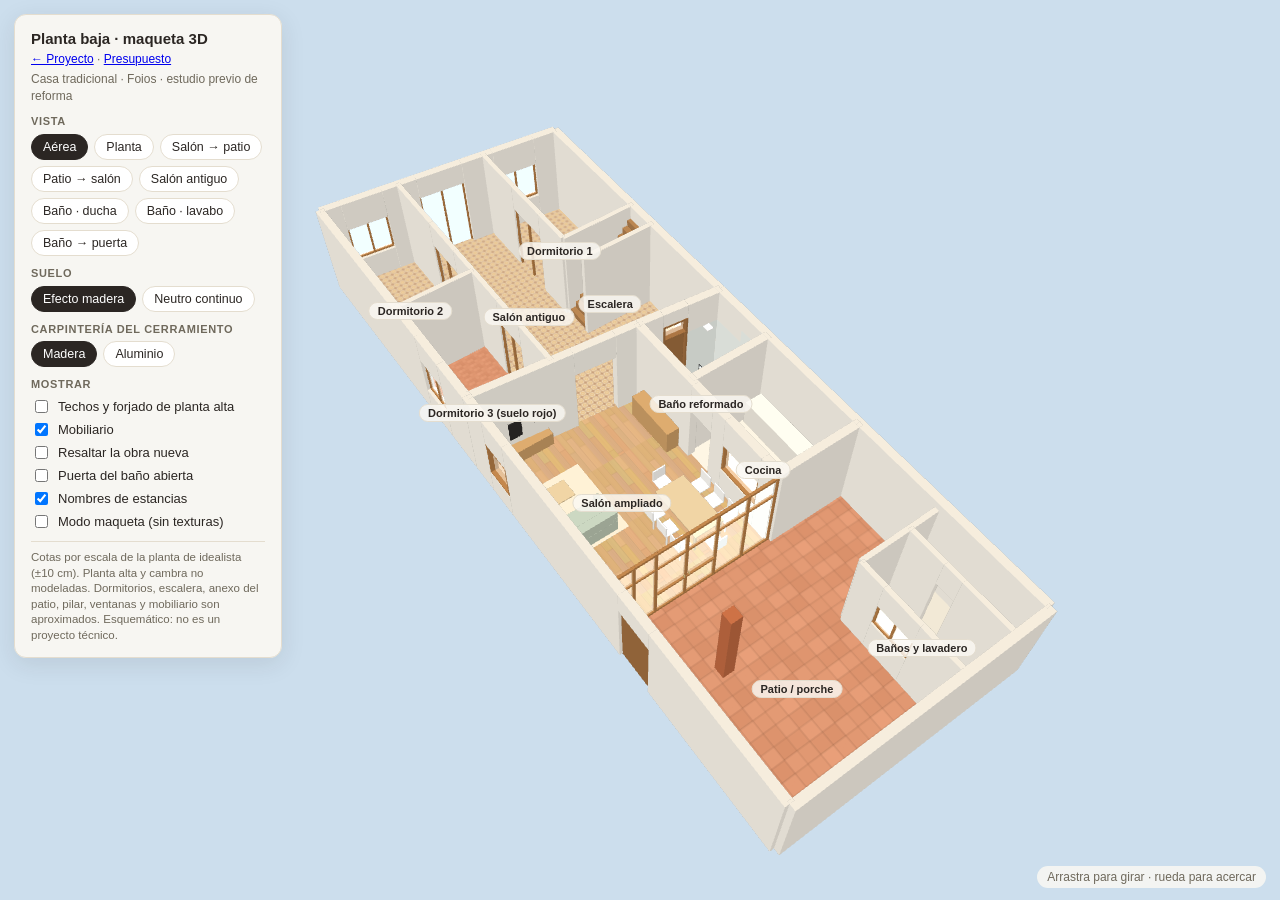
==== maqueta/index.html @ 61ee087b "Web del proyecto: memoria, maqueta 3D de la planta baja, presupuesto; calculadora a /calculadora" ====
<!DOCTYPE html>
<html lang="es">
<head>
<meta charset="utf-8">
<meta name="robots" content="noindex,nofollow">
<meta name="viewport" content="width=device-width, initial-scale=1">
<title>Casa Foios · maqueta 3D de la planta baja</title>
<style>
  :root { --ink:#2b2623; --muted:#6f695c; --paper:#faf8f3; --line:#e4ddcf; --accent:#1f6fb5; }
  * { box-sizing: border-box; }
  html, body { margin:0; height:100%; background:var(--paper); color:var(--ink);
    font-family: -apple-system, "Segoe UI", Helvetica, Arial, sans-serif; }
  .lbl { position:absolute; transform:translate(-50%,-50%); pointer-events:none; font-size:11px; font-weight:600; color:#2b2623; background:rgba(250,248,243,.82); border:1px solid #e4ddcf; border-radius:999px; padding:2px 8px; white-space:nowrap; }
  #app { position:relative; width:100%; height:100vh; min-height:560px; }
  canvas { position:absolute; inset:0; width:100%; height:100%; display:block; cursor:grab; touch-action:none; }
  canvas:active { cursor:grabbing; }
  .panel { position:absolute; top:14px; left:14px; width:268px; background:rgba(250,248,243,.94);
    border:1px solid var(--line); border-radius:12px; padding:14px 16px; font-size:13px; line-height:1.35;
    box-shadow:0 6px 24px rgba(43,38,35,.10); backdrop-filter: blur(4px); }
  .panel h1 { font-size:15px; margin:0 0 2px; }
  .panel p.sub { margin:0 0 10px; color:var(--muted); font-size:12px; }
  .grp { margin:10px 0 0; }
  .grp > b { display:block; font-size:11px; letter-spacing:.06em; text-transform:uppercase; color:var(--muted); margin-bottom:5px; }
  .row { display:flex; flex-wrap:wrap; gap:6px; }
  button.chip, label.chip { border:1px solid var(--line); background:#fff; border-radius:999px; padding:5px 11px;
    font-size:12.5px; cursor:pointer; color:var(--ink); }
  button.chip.on, label.chip.on { background:var(--ink); color:#fff; border-color:var(--ink); }
  label.chk { display:flex; align-items:center; gap:7px; margin:4px 0; cursor:pointer; }
  .note { margin-top:10px; color:var(--muted); font-size:11.5px; border-top:1px solid var(--line); padding-top:8px; }
  .hint { position:absolute; right:14px; bottom:12px; font-size:12px; color:var(--muted);
    background:rgba(250,248,243,.85); padding:4px 10px; border-radius:999px; }
  @media (max-width:640px){ .panel{ width:calc(100% - 28px); } }
</style>
</head>
<body>
<div id="app">
  <canvas id="gl"></canvas>
  <div class="panel">
    <h1>Planta baja · maqueta 3D</h1>
    <p class="sub" style="margin-bottom:4px"><a href="../">← Proyecto</a> · <a href="../presupuesto/">Presupuesto</a></p>
    <p class="sub">Casa tradicional · Foios · estudio previo de reforma</p>

    <div class="grp"><b>Vista</b>
      <div class="row" id="views">
        <button class="chip" data-v="aerea">Aérea</button>
        <button class="chip" data-v="planta">Planta</button>
        <button class="chip" data-v="interior">Salón → patio</button>
        <button class="chip" data-v="patio">Patio → salón</button>
        <button class="chip" data-v="antiguo">Salón antiguo</button>
        <button class="chip" data-v="bano">Baño · ducha</button>
        <button class="chip" data-v="bano2">Baño · lavabo</button>
        <button class="chip" data-v="bano3">Baño → puerta</button>
      </div>
    </div>

    <div class="grp"><b>Suelo</b>
      <div class="row" id="floors">
        <button class="chip" data-f="madera">Efecto madera</button>
        <button class="chip" data-f="neutro">Neutro continuo</button>
      </div>
    </div>

    <div class="grp"><b>Carpintería del cerramiento</b>
      <div class="row" id="frames">
        <button class="chip" data-c="madera">Madera</button>
        <button class="chip" data-c="aluminio">Aluminio</button>
      </div>
    </div>

    <div class="grp"><b>Mostrar</b>
      <label class="chk"><input type="checkbox" id="roof"> Techos y forjado de planta alta</label>
      <label class="chk"><input type="checkbox" id="furn" checked> Mobiliario</label>
      <label class="chk"><input type="checkbox" id="hl"> Resaltar la obra nueva</label>
      <label class="chk"><input type="checkbox" id="bdoor"> Puerta del baño abierta</label>
      <label class="chk"><input type="checkbox" id="labels" checked> Nombres de estancias</label>
      <label class="chk"><input type="checkbox" id="clay"> Modo maqueta (sin texturas)</label>
    </div>

    <div class="note">Cotas por escala de la planta de idealista (±10 cm). Planta alta y cambra no modeladas. Dormitorios, escalera, anexo del patio, pilar, ventanas y mobiliario son aproximados. Esquemático: no es un proyecto técnico.</div>
  </div>
  <div class="hint" id="hint">Arrastra para girar · rueda para acercar</div>
</div>

<script>
"use strict";
/* ============ parámetros de la obra (metros; X = este, Z = sur en planta, Y = altura) ============ */
const H = 2.98;           // altura libre del salón
const SLAB = 0.22;        // canto de forjado
const X_OLD = 4.08, X_NEW = 6.60, Z_S = 5.12, TL = 0.52;
const WT = 0.25;          // grueso de muro
const state = { floor:"madera", frame:"madera", roof:false, furn:true, hl:false, clay:false, view:"aerea", doorOpen:false, labels:true };
const wxFull = z => z>=0 ? TL*(1-z/Z_S) : TL+(0.81-TL)*(z/-2.65);   // eje del muro oblicuo central
const xL = z => -7.87-0.1166*(z+1.85);                                 // eje de la fachada principal (oeste)

/* ============ utilidades de geometría ============ */
const hex = h => [parseInt(h.slice(1,3),16)/255, parseInt(h.slice(3,5),16)/255, parseInt(h.slice(5,7),16)/255];
function sub(a,b){return [a[0]-b[0],a[1]-b[1],a[2]-b[2]];}
function cross(a,b){return [a[1]*b[2]-a[2]*b[1], a[2]*b[0]-a[0]*b[2], a[0]*b[1]-a[1]*b[0]];}
function norm(v){const l=Math.hypot(v[0],v[1],v[2])||1;return [v[0]/l,v[1]/l,v[2]/l];}

class Mesh {
  constructor(){ this.v=[]; }
  tri(p,q,r,col,uv){
    let n = norm(cross(sub(q,p),sub(r,p)));
    const u = uv||[[0,0],[0,0],[0,0]];
    [[p,u[0]],[q,u[1]],[r,u[2]]].forEach(([a,t])=>this.v.push(a[0],a[1],a[2],n[0],n[1],n[2],col[0],col[1],col[2],t[0],t[1]));
  }
  /* cuadrilátero orientado hacia 'toward' (punto exterior) */
  quad(a,b,c,d,col,toward,uvs){
    let n = cross(sub(b,a),sub(c,a));
    let cen=[(a[0]+b[0]+c[0]+d[0])/4,(a[1]+b[1]+c[1]+d[1])/4,(a[2]+b[2]+c[2]+d[2])/4];
    const flip = toward && (n[0]*(toward[0]-cen[0])+n[1]*(toward[1]-cen[1])+n[2]*(toward[2]-cen[2]))<0;
    const u = uvs||[[0,0],[1,0],[1,1],[0,1]];
    if(flip){ this.tri(a,c,b,col,[u[0],u[2],u[1]]); this.tri(a,d,c,col,[u[0],u[3],u[2]]); }
    else    { this.tri(a,b,c,col,[u[0],u[1],u[2]]); this.tri(a,c,d,col,[u[0],u[2],u[3]]); }
  }
  /* prisma sobre cuadrilátero en planta [(x,z)*4], de h0 a h1 */
  prism(P,h0,h1,side,top,bottom){
    const B=P.map(p=>[p[0],h0,p[1]]), T=P.map(p=>[p[0],h1,p[1]]);
    const c=[P.reduce((s,p)=>s+p[0],0)/P.length,(h0+h1)/2,P.reduce((s,p)=>s+p[1],0)/P.length];
    this.quad(T[0],T[1],T[2],T[3],top||side,[c[0],h1+10,c[2]]);
    this.quad(B[0],B[1],B[2],B[3],bottom||side,[c[0],h0-10,c[2]]);
    for(let i=0;i<4;i++){const j=(i+1)%4; const mx=(B[i][0]+B[j][0])/2, mz=(B[i][2]+B[j][2])/2; this.quad(B[i],B[j],T[j],T[i],side,[mx+(mx-c[0]),c[1],mz+(mz-c[2])]);}
  }
  box(x0,x1,h0,h1,z0,z1,side,top){ this.prism([[x0,z0],[x1,z0],[x1,z1],[x0,z1]],h0,h1,side,top); }
  /* tramo de muro entre dos puntos de planta con grueso t */
  wall(ax,az,bx,bz,t,h0,h1,side,top){
    const dx=bx-ax,dz=bz-az,l=Math.hypot(dx,dz)||1, nx=-dz/l*t/2, nz=dx/l*t/2;
    this.prism([[ax+nx,az+nz],[bx+nx,bz+nz],[bx-nx,bz-nz],[ax-nx,az-nz]],h0,h1,side,top);
  }
}

/* ============ construcción de la escena ============ */
function palette(){
  const c = state.clay;
  const P = {
    wall: c?"#e4e1dc":"#f1ece1", wallTop:c?"#d6d2cb":"#ddd5c6",
    roofSide:c?"#e0ddd7":"#f1ece1", roofTop:c?"#cfcac2":"#b9573f", roofTopNew:c?"#cfcac2":"#c9694d",
    brick:c?"#cbc6be":"#b9663f", door:c?"#c9c4bb":"#9a6a3d",
    tableTop:c?"#d9d6d0":"#d8bf94", chair:c?"#e8e6e1":"#f6f4ef", sofa:c?"#d6d3cc":"#b7c2ae", rug:c?"#dedbd4":"#e6d9c0",
    tv:c?"#bdb9b1":"#2c2a28", wood:c?"#d1cdc6":"#c79a64", counter:c?"#e0ddd7":"#e9e4d8",
    floorKitchen:c?"#d9d6d0":"#e4ddcd", floorBath:c?"#d9d6d0":"#d9d1c0",
  };
  if(state.hl && !c){ P.roofTopNew="#ee8a3c"; }
  const out={}; for(const k in P) out[k]=hex(P[k]); return out;
}
function frameColor(){
  if(state.clay) return hex("#8f8b84");
  if(state.hl) return hex("#1f6fb5");
  return state.frame==="madera" ? hex("#b07a45") : hex("#34343a");
}

function build(){
  const C = palette();
  const solid=new Mesh(), roofs=new Mesh(), furn=new Mesh(), floors=new Mesh(), glass=new Mesh(), oldFloor=new Mesh(), redFloor=new Mesh(), bathFloor=new Mesh();
  const TOP=H+SLAB;

  /* ---- suelos ---- */
  const salonFloor=[[0,Z_S],[TL,0],[X_NEW,0],[X_NEW,Z_S]];
  const fc = hex("#ffffff");
  floors.__parts = [];
  // salón (con textura de suelo)
  {
    const m=floors, y=0.0;
    const P=salonFloor.map(p=>[p[0],y,p[1]]);
    const uv=p=>state.floor==="madera"?[p[0]/2.0,p[2]/1.52]:[p[0]/2.0,p[2]/2.0];
    const col = state.clay? hex("#d4d0c9") : fc;
    m.quad(P[0],P[1],P[2],P[3],col,[1,10,1],P.map(uv));
  }
  const patioMesh=new Mesh();
  {
    const y=-0.012, P=[[X_NEW,y,-2.65],[13.04,y,-2.65],[13.04,y,Z_S],[X_NEW,y,Z_S]];
    const col = state.clay? hex("#cfcac2"): fc;
    patioMesh.quad(P[0],P[1],P[2],P[3],col,[1,10,1],P.map(p=>[p[0]/1.6,p[2]/1.6]));
  }
  // cocina y baño
  solid.quad([2.93,0.001,-2.65],[6.6,0.001,-2.65],[6.6,0.001,0],[2.93,0.001,0],C.floorKitchen,[1,10,1]);
  {
    const y=0.002, P=[[0.81,y,-2.65],[2.93,y,-2.65],[2.93,y,0],[TL,y,0]];
    bathFloor.quad(P[0],P[1],P[2],P[3],state.clay?hex("#d4d0c9"):fc,[1,10,1],P.map(p=>[p[0]/0.4,p[2]/0.4]));
  }

  /* ---- muros ---- */
  const wl=(ax,az,bx,bz,h0,h1)=>solid.wall(ax,az,bx,bz,WT,h0,h1,C.wall,C.wallTop);
  // oeste (oblicuo) con paso y 0.75–2.05, altura de paso 2.3
  const wx=y=>TL*(1-y/Z_S);
  wl(wx(0),0,wx(0.75),0.75,0,TOP); wl(wx(0.75),0.75,wx(2.05),2.05,2.3,TOP); wl(wx(2.05),2.05,wx(Z_S),Z_S,0,TOP);
  // sur (fachada lateral): ventana 0.93–1.95 (0.9–2.2), puerta del patio 7.08–8.3 (2.4)
  const zs=Z_S;
  wl(0,zs,0.93,zs,0,TOP);
  wl(0.93,zs,1.95,zs,0,0.9); wl(0.93,zs,1.95,zs,2.2,TOP);
  wl(1.95,zs,7.08,zs,0,TOP);
  wl(7.08,zs,8.3,zs,2.4,TOP);
  wl(8.3,zs,13.04,zs,0,TOP);
  solid.box(7.08,8.3,0,2.4,zs-0.04,zs+0.04,C.door);
  // ventana de la fachada: marco de madera
  const fw = state.clay?hex("#8f8b84"):hex("#b07a45");
  solid.box(0.93,1.95,0.9,0.96,zs-0.12,zs+0.12,fw); solid.box(0.93,1.95,2.14,2.2,zs-0.12,zs+0.12,fw);
  solid.box(0.93,0.99,0.9,2.2,zs-0.12,zs+0.12,fw); solid.box(1.89,1.95,0.9,2.2,zs-0.12,zs+0.12,fw);
  glass.quad([0.99,0.96,zs],[1.89,0.96,zs],[1.89,2.14,zs],[0.99,2.14,zs],hex("#bcd4e2"),[0,1,0]);
  // norte del salón (z=0): puerta cocina 3.15–4.05 (2.1), ventana de conexión 4.56–6.03 (1.0–2.1)
  wl(TL,0,3.15,0,0,TOP); wl(3.15,0,4.05,0,2.1,TOP); wl(4.05,0,4.56,0,0,TOP);
  wl(4.56,0,6.03,0,0,1.0); wl(4.56,0,6.03,0,2.1,TOP); wl(6.03,0,6.6,0,0,TOP);
  // marco de la ventana interior de conexión
  solid.box(4.56,6.03,1.0,1.05,-0.1,0.1,frameColor()); solid.box(4.56,6.03,2.05,2.1,-0.1,0.1,frameColor());
  solid.box(4.56,4.61,1.0,2.1,-0.1,0.1,frameColor()); solid.box(5.98,6.03,1.0,2.1,-0.1,0.1,frameColor());
  glass.quad([4.61,1.05,0],[5.98,1.05,0],[5.98,2.05,0],[4.61,2.05,0],hex("#cfe3ee"),[0,1,0]);
  // cocina / baño (contexto)
  wl(6.6,-2.65,6.6,0,0,TOP); wl(2.93,-2.65,2.93,0,0,TOP);
  wl(0.81,-2.65,6.6,-2.65,0,TOP);
  solid.box(3.1,6.4,0,0.9,-2.52,-1.95,C.counter);
  // patio: muro norte
  wl(6.6,-2.65,13.04,-2.65,0,TOP);

  /* ---- cerramiento acristalado (x = 6.6) ---- */
  const fcol=frameColor(), t=state.frame==="madera"?0.075:0.05, x0=X_NEW-t/2, x1=X_NEW+t/2;
  const bars=(z,w,h0,h1)=>solid.box(x0,x1,h0,h1,z-w/2,z+w/2,fcol);
  const w=t;
  solid.box(x0,x1,0,0.09,0,Z_S,fcol);              // zócalo
  solid.box(x0,x1,H-0.09,H,0,Z_S,fcol);            // dintel
  solid.box(x0,x1,2.2-0.03,2.2+0.03,0,Z_S,fcol);   // montante
  [0.04,0.95,1.9,2.85,3.8,4.46,Z_S-0.04].forEach(z=>bars(z,w,0,H));
  // hojas de la puerta: marcos
  solid.box(x0-0.02,x1+0.02,0.9,0.96,1.93,3.77,fcol);          // peto
  // tiradores
  solid.box(x1,x1+0.05,1.0,1.12,2.76,2.78,state.clay?hex("#6f6b65"):hex("#c9b27a"));
  solid.box(x1,x1+0.05,1.0,1.12,2.92,2.94,state.clay?hex("#6f6b65"):hex("#c9b27a"));
  glass.quad([X_NEW,0.09,0.04],[X_NEW,0.09,Z_S-0.04],[X_NEW,H-0.09,Z_S-0.04],[X_NEW,H-0.09,0.04],state.clay?hex("#cfe0ea"):hex("#bcd8e6"),[0,1,0]);

  /* ---- techos y terraza ---- */
  const roofPoly=[[-0.12,Z_S+0.13],[TL-0.06,-0.13],[X_NEW+0.12,-0.13],[X_NEW+0.12,Z_S+0.13]];
  roofs.prism(roofPoly,H,TOP,C.roofSide,C.roofTop,hex(state.clay?"#e8e6e1":"#f4f0e6"));
  // forjado nuevo que cierra el hueco (x 4.08–6.6, z 0.95–3.5)
  roofs.box(X_OLD,X_NEW+0.12,TOP,TOP+0.012,0.95,3.5,C.roofTopNew,C.roofTopNew);
  // brazos de terraza sobre el porche (norte y sur del hueco que sigue abierto)
  roofs.prism([[X_NEW+0.12,-2.65],[10.5,-2.65],[10.5,0.95],[X_NEW+0.12,0.95]],H,TOP,C.roofSide,C.roofTop,hex(state.clay?"#e8e6e1":"#f4f0e6"));
  roofs.prism([[X_NEW+0.12,3.5],[10.5,3.5],[10.5,Z_S+0.13],[X_NEW+0.12,Z_S+0.13]],H,TOP,C.roofSide,C.roofTop,hex(state.clay?"#e8e6e1":"#f4f0e6"));
  // cocina y baño: cubierta
  roofs.prism([[2.8,-2.78],[6.73,-2.78],[6.73,-0.13],[2.8,-0.13]],H,TOP,C.roofSide,C.roofTop,hex("#f4f0e6"));
  roofs.prism([[TL-0.06,-0.13],[2.8,-0.13],[2.8,-2.78],[0.87,-2.78]],H,TOP,C.roofSide,C.roofTop,hex("#f4f0e6"));
  // pilar de ladrillo (posición aproximada)
  solid.box(8.75,9.1,0,H,3.15,3.5,C.brick);


  /* ============ PLANTA BAJA COMPLETA ============ */
  const PT=0.15, fwood = state.clay?hex("#8f8b84"):hex("#b07a45");
  const wp=(ax,az,bx,bz,h0,h1)=>solid.wall(ax,az,bx,bz,PT,h0,h1,C.wall,C.wallTop);
  /* muro con huecos: ops = [{d0,d1,s,h}] (distancias desde a; s=antepecho, h=dintel) */
  function wallOps(ax,az,bx,bz,t,ops,hTop){
    const dx=bx-ax,dz=bz-az,L=Math.hypot(dx,dz),ux=dx/L,uz=dz/L, P=d=>[ax+ux*d,az+uz*d];
    const seg=(d0,d1,h0,h1)=>{ if(d1-d0<0.001||h1-h0<0.001) return; const a=P(d0),b=P(d1); solid.wall(a[0],a[1],b[0],b[1],t,h0,h1,C.wall,C.wallTop); };
    let cur=0; ops.slice().sort((p,q)=>p.d0-q.d0).forEach(o=>{ seg(cur,o.d0,0,hTop); if(o.s>0) seg(o.d0,o.d1,0,o.s); seg(o.d0,o.d1,o.h,hTop); cur=o.d1; });
    seg(cur,L,0,hTop);
  }
  /* carpintería de un hueco: marco fino + cristal */
  function frameOp(ax,az,bx,bz,o,col,withGlass){
    const dx=bx-ax,dz=bz-az,L=Math.hypot(dx,dz),ux=dx/L,uz=dz/L, P=d=>[ax+ux*d,az+uz*d], f=0.055, ft=0.07;
    const bar=(d0,d1,h0,h1)=>{ const a=P(d0),b=P(d1); solid.wall(a[0],a[1],b[0],b[1],ft,h0,h1,col,col); };
    bar(o.d0,o.d1,o.h-f,o.h);
    if(o.s>0) bar(o.d0,o.d1,o.s,o.s+f);
    bar(o.d0,o.d0+f,o.s,o.h); bar(o.d1-f,o.d1,o.s,o.h);
    if(o.d1-o.d0>1.1){ const m=(o.d0+o.d1)/2; bar(m-f/2,m+f/2,o.s,o.h); }
    if(withGlass){ const a=P(o.d0+f),b=P(o.d1-f); glass.quad([a[0],o.s+(o.s>0?f:0),a[1]],[b[0],o.s+(o.s>0?f:0),b[1]],[b[0],o.h-f,b[1]],[a[0],o.h-f,a[1]],hex("#bcd4e2"),[0,1,0]); }
  }
  const op=(d0,d1,s,h)=>({d0,d1,s,h});
  const TOPH=TOP;

  /* ---- fachada principal (oeste, calle Jutera): muro oblicuo ---- */
  {
    const ax=xL(-2.65), bx=xL(Z_S), L=Math.hypot(bx-ax, Z_S+2.65), k=L/(Z_S+2.65);
    const d=z=>(z+2.65)*k;
    const ops=[op(d(-1.85),d(-0.45),0.9,2.2), op(d(0.60),d(2.10),0,2.45), op(d(3.2),d(4.5),0.9,2.2)];
    wallOps(ax,-2.65,bx,Z_S,WT,ops,TOPH);
    ops.forEach(o=>frameOp(ax,-2.65,bx,Z_S,o,fwood,true));
  }
  /* ---- muro norte (medianera) hacia el oeste ---- */
  wl(xL(-2.65),-2.65,0.81,-2.65,0,TOPH);
  /* ---- fachada lateral (sur) tramo oeste: ventana de dormitorio 3 ---- */
  {
    const ax=xL(Z_S), L=0-ax, d=x=>x-ax;
    const o=op(d(-2.59),d(-1.38),0.9,2.2);
    wallOps(ax,Z_S,0,Z_S,WT,[o],TOPH); frameOp(ax,Z_S,0,Z_S,o,fwood,true);
  }
  /* ---- tabiques interiores de la casa antigua ---- */
  // dormitorio 1 / salón (z=-0.16), puerta de dos hojas -6.25…-4.74
  {
    const ax=xL(-0.16), d=x=>x-ax, o=op(d(-6.25),d(-4.74),0,2.3);
    wallOps(ax,-0.16,-3.48,-0.16,PT,[o],TOPH); frameOp(ax,-0.16,-3.48,-0.16,o,fwood,false);
  }
  // caja de escalera
  wp(-3.48,-2.65,-3.48,-0.16,0,TOPH); wp(-2.46,-2.65,-2.46,-0.16,0,TOPH);
  // salón antiguo / dormitorios 2 y 3 (z=2.66), dos puertas de dos hojas
  {
    const ax=xL(2.66), bx=wxFull(2.66), d=x=>x-ax;
    const o1=op(d(-6.30),d(-4.87),0,2.3), o2=op(d(-2.48),d(-1.29),0,2.3);
    wallOps(ax,2.66,bx,2.66,PT,[o1,o2],TOPH); frameOp(ax,2.66,bx,2.66,o1,fwood,false); frameOp(ax,2.66,bx,2.66,o2,fwood,false);
  }
  // medianil entre dormitorios 2 y 3
  wp(-3.87,2.66,-3.87,Z_S,0,TOPH);

  /* ---- suelos de la casa antigua ---- */
  const hydUV=p=>[p[0]/0.4,p[2]/0.4];
  const oc = state.clay?hex("#d4d0c9"):fc;
  const addQ=(m,Q,y,col)=>{ const P=Q.map(p=>[p[0],y,p[1]]); m.quad(P[0],P[1],P[2],P[3],col,[1,10,1],P.map(hydUV)); };
  addQ(oldFloor,[[xL(-2.65),-2.65],[-3.48,-2.65],[-3.48,-0.16],[xL(-0.16),-0.16]],0.001,oc);                         // dormitorio 1
  addQ(oldFloor,[[xL(-0.16),-0.16],[wxFull(-0.16),-0.16],[wxFull(2.66),2.66],[xL(2.66),2.66]],0.001,oc);             // salón antiguo
  addQ(oldFloor,[[-2.46,-2.65],[0.81,-2.65],[wxFull(-0.16),-0.16],[-2.46,-0.16]],0.001,oc);                           // salón (zona norte)
  addQ(oldFloor,[[-3.48,-2.65],[-2.46,-2.65],[-2.46,-0.16],[-3.48,-0.16]],0.001,oc);                                  // escalera
  addQ(oldFloor,[[xL(2.66),2.66],[-3.87,2.66],[-3.87,Z_S],[xL(Z_S),Z_S]],0.001,oc);                                   // dormitorio 2
  addQ(redFloor,[[-3.87,2.66],[wxFull(2.66),2.66],[wxFull(Z_S),Z_S],[-3.87,Z_S]],0.001,state.clay?hex("#d4d0c9"):fc);  // dormitorio 3 (suelo rojo)
  // escalera: peldaños
  {
    const n=13, run=(2.575-0.2)/n, rise=0.21, sc=state.clay?hex("#c9c4bb"):hex("#a8794a");
    for(let i=0;i<n;i++){ const z1=-0.2-i*run, z0=z1-run; solid.box(-3.405,-2.535,0,(i+1)*rise,z0,z1,sc); }
  }

  /* ---- losas de la planta alta (se muestran con "Techos") ---- */
  {
    const rc=C.roofSide, rt=C.roofTop, rb=hex(state.clay?"#e8e6e1":"#f4f0e6"), pad=0.13;
    roofs.prism([[xL(-2.65)-pad,-2.78],[-3.48,-2.78],[-3.48,Z_S+pad],[xL(Z_S)-pad,Z_S+pad]],H,TOP,rc,rt,rb);
    roofs.prism([[-2.46,-2.78],[0.84,-2.78],[-0.02,Z_S+pad],[-2.46,Z_S+pad]],H,TOP,rc,rt,rb);
    roofs.prism([[-3.48,-0.16],[-2.46,-0.16],[-2.46,Z_S+pad],[-3.48,Z_S+pad]],H,TOP,rc,rt,rb);
  }

  /* ---- anexo del patio: baños y lavadero (aprox.) ---- */
  {
    const XA=9.58, XE=13.1;
    wp(XA,-2.65,XA,-0.04,0,H);
    const o=op(10.43-XA,11.65-XA,1.2,2.1);
    wallOps(XA,-0.04,XE,-0.04,PT,[o],H); frameOp(XA,-0.04,XE,-0.04,o,fwood,true);
    const d=op(10.8-XA,11.4-XA,0,2.05);
    wallOps(XA,-1.63,XE,-1.63,PT,[d],H);
    roofs.prism([[XA-0.13,-2.78],[XE+0.13,-2.78],[XE+0.13,0.11],[XA-0.13,0.11]],H,TOP,C.roofSide,C.roofTop,hex(state.clay?"#e8e6e1":"#f4f0e6"));
    solid.quad([XA,0.002,-2.65],[XE,0.002,-2.65],[XE,0.002,-0.04],[XA,0.002,-0.04],C.floorBath,[1,10,1]);
  }
  /* muro este del patio */
  wl(13.1,-2.65,13.1,Z_S,0,TOPH);

  /* ============ BAÑO REFORMADO (5,16 m², sin ventana, medianera al norte) ============ */
  {
    const k=Math.hypot(0.81-TL,2.65)/2.65;               // longitud/z del muro oblicuo
    const A=[TL,0], B=[0.81,-2.65], d=z=>-z*k;
    const dO=op(d(-0.745),d(-1.54),0,2.7);               // hueco de puerta 0,80 m + montante
    // muro oblicuo con hueco
    {
      const ax=A[0],az=A[1],bx=B[0],bz=B[1], L=Math.hypot(bx-ax,bz-az), ux=(bx-ax)/L, uz=(bz-az)/L, P=q=>[ax+ux*q,az+uz*q];
      const seg=(q0,q1,h0,h1)=>{ const a=P(q0),b=P(q1); solid.wall(a[0],a[1],b[0],b[1],WT,h0,h1,C.wall,C.wallTop); };
      seg(0,dO.d0,0,TOPH); seg(dO.d0,dO.d1,dO.h,TOPH); seg(dO.d1,L,0,TOPH);
      // carpintería: jambas, travesaño (2,10) y montante de vidrio fijo para dar luz al baño
      const dc=C.door, bar=(q0,q1,h0,h1)=>{ const a=P(q0),b=P(q1); solid.wall(a[0],a[1],b[0],b[1],WT+0.03,h0,h1,dc,dc); };
      bar(dO.d0,dO.d0+0.06,0,2.7); bar(dO.d1-0.06,dO.d1,0,2.7); bar(dO.d0,dO.d1,2.10,2.16); bar(dO.d0,dO.d1,2.64,2.70);
      const g0=P(dO.d0+0.06), g1=P(dO.d1-0.06);
      glass.quad([g0[0],2.16,g0[1]],[g1[0],2.16,g1[1]],[g1[0],2.64,g1[1]],[g0[0],2.64,g0[1]],hex("#cfe3ee"),[0,1,0]);
      // hoja de la puerta (madera), abre hacia el salón antiguo
      const wS=0.76, hinge=P(dO.d1-0.06);
      // normal hacia el oeste (salón antiguo)
      let nwx=uz, nwz=-ux; if(nwx>0){ nwx=-nwx; nwz=-nwz; }
      const th=state.doorOpen?1.30:0;                    // ~75º abierta
      const dirx=Math.cos(th)*(-ux)+Math.sin(th)*nwx, dirz=Math.cos(th)*(-uz)+Math.sin(th)*nwz;
      solid.wall(hinge[0],hinge[1],hinge[0]+dirx*wS,hinge[1]+dirz*wS,0.045,0,2.08,dc,dc);
      const hx=hinge[0]+dirx*(wS-0.09), hz=hinge[1]+dirz*(wS-0.09);
      solid.wall(hx,hz,hx+dirx*0.06,hz+dirz*0.06,0.09,0.98,1.02,state.clay?hex("#6f6b65"):hex("#c9b27a"),state.clay?hex("#6f6b65"):hex("#c9b27a"));
    }
    // revestimiento: azulejo hasta 2,10 m (cal por encima)
    const tcol = state.clay?hex("#ddd9d2"):hex("#e8ede6");
    const tile=(ax,az,bx,bz,h0,h1)=>{
      const dx=bx-ax,dz=bz-az,l=Math.hypot(dx,dz); let nx=-dz/l,nz=dx/l; const cx=1.8,cz=-1.3;
      if(((cx-ax)*nx+(cz-az)*nz)<0){nx=-nx;nz=-nz;}
      const o=0.012; solid.quad([ax+nx*o,h0,az+nz*o],[bx+nx*o,h0,bz+nz*o],[bx+nx*o,h1,bz+nz*o],[ax+nx*o,h1,az+nz*o],tcol,[cx,(h0+h1)/2,cz]);
    };
    const fx=z=>wxFull(z)+0.126, zN=-2.525, zS=-0.125, xE=2.805;
    tile(fx(zN),zN,xE,zN,0,2.1);                          // norte
    tile(xE,zN,xE,zS,0,2.1);                              // este
    tile(fx(zS),zS,xE,zS,0,2.1);                          // sur
    tile(fx(-1.54),-1.54,fx(zN),zN,0,2.1);                // oeste (norte de la puerta)
    tile(fx(zS),zS,fx(-0.745),-0.745,0,2.1);              // oeste (sur de la puerta)
    // ducha a ras de suelo en la esquina NE (0,90 × 1,40)
    solid.box(1.90,xE,0,0.03,zN,-1.125,state.clay?hex("#bdb8b0"):hex("#5d625f"));
    tile(2.0,zN,xE,zN,2.1,2.6); tile(xE,zN,xE,-1.125,2.1,2.6);   // azulejo hasta 2,60 en la ducha
    glass.quad([1.90,0.03,-1.125],[xE,0.03,-1.125],[xE,2.0,-1.125],[1.90,2.0,-1.125],hex("#cfe3ee"),[0,1,0]);
    const steel = state.clay?hex("#8f8b84"):hex("#2d2d30");
    solid.box(1.895,1.915,0.03,2.0,-1.13,-1.12,steel); solid.box(1.90,xE,1.99,2.01,-1.13,-1.12,steel);
    solid.box(2.55,2.80,2.08,2.10,-1.82,-1.78,steel); solid.box(2.46,2.62,2.07,2.09,-1.89,-1.71,steel);   // lluvia
    solid.box(2.78,2.805,1.0,1.08,-1.58,-1.42,steel);                                                  // monomando
    // lavabo suspendido sobre mueble de madera + espejo (muro sur)
    solid.box(1.00,1.80,0.42,0.86,-0.55,zS,state.clay?hex("#d1cdc6"):hex("#b88b58"));
    solid.box(1.12,1.68,0.86,0.92,-0.52,zS-0.01,state.clay?hex("#ebe9e4"):hex("#f6f6f2"));
    solid.box(1.38,1.42,0.92,1.10,-0.20,-0.17,steel);
    solid.quad([1.05,1.15,zS+0.014],[1.75,1.15,zS+0.014],[1.75,2.00,zS+0.014],[1.05,2.00,zS+0.014],state.clay?hex("#cfd5d6"):hex("#c4d3d8"),[1.4,1.5,0]);
    solid.box(1.03,1.07,1.18,1.9,zS,zS+0.03,steel); solid.box(1.73,1.77,1.18,1.9,zS,zS+0.03,steel);   // apliques
    // inodoro suspendido + placa de descarga
    solid.box(2.04,2.42,0.34,0.46,-0.62,zS,state.clay?hex("#ebe9e4"):hex("#f6f6f2"));
    solid.box(2.07,2.39,0.46,0.50,-0.58,zS,state.clay?hex("#ebe9e4"):hex("#f6f6f2"));
    solid.box(2.17,2.29,0.95,1.07,zS,zS+0.012,steel);
    // toallero radiador (muro este) y extractor de techo
    solid.box(2.77,2.805,0.35,1.25,-0.85,-0.45,state.clay?hex("#bdb8b0"):hex("#e9e6df"));
    solid.box(1.50,1.72,H-0.035,H,-1.72,-1.50,state.clay?hex("#bdb8b0"):hex("#f0eee8"));
  }

  /* ---- mobiliario ---- */
  // alfombra
  furn.box(1.55,4.1,0.002,0.012,2.85,5.0,C.rug);
  // mesa de comedor y sillas
  furn.box(4.0,5.8,0.72,0.76,0.95,1.9,C.tableTop);
  [[4.08,1.0],[5.72,1.0],[4.08,1.84],[5.72,1.84]].forEach(([x,z])=>furn.box(x-0.03,x+0.03,0,0.72,z-0.03,z+0.03,C.tableTop));
  const chair=(x,z)=>{ furn.box(x,x+0.42,0.44,0.48,z,z+0.42,C.chair); furn.box(x+0.02,x+0.06,0,0.44,z+0.02,z+0.06,C.chair); furn.box(x+0.36,x+0.4,0,0.44,z+0.36,z+0.4,C.chair); };
  [0,1,2].forEach(i=>{ const x=4.18+i*0.6; chair(x,0.45); chair(x,1.98); furn.box(x,x+0.42,0.48,0.9,0.45,0.49,C.chair); furn.box(x,x+0.42,0.48,0.9,2.39,2.43,C.chair); });
  chair(3.5,1.22); chair(5.88,1.22);
  furn.box(3.5,3.54,0.48,0.9,1.22,1.64,C.chair); furn.box(6.26,6.3,0.48,0.9,1.22,1.64,C.chair);
  // sofá de 3 plazas
  furn.box(3.05,4.0,0.0,0.45,3.15,5.0,C.sofa);
  furn.box(3.75,4.0,0.45,0.85,3.15,5.0,C.sofa);
  furn.box(3.05,4.0,0.45,0.62,3.15,3.3,C.sofa); furn.box(3.05,4.0,0.45,0.62,4.85,5.0,C.sofa);
  // mesa baja
  furn.box(2.0,2.6,0.36,0.4,3.6,4.5,C.tableTop); furn.box(2.05,2.09,0,0.36,3.65,3.69,C.tableTop); furn.box(2.51,2.55,0,0.36,4.41,4.45,C.tableTop);
  // mueble de TV y televisor
  furn.box(0.16,0.56,0,0.5,3.0,4.6,C.wood);
  furn.box(0.2,0.26,0.75,1.45,3.4,4.2,C.tv);
  // aparador
  furn.box(1.0,2.7,0,0.85,0.13,0.55,C.wood);

  return {solid,roofs,furn,floors,patioMesh,glass,oldFloor,redFloor,bathFloor};
}

/* ============ texturas procedurales ============ */
function mkTex(gl, draw){
  const c=document.createElement("canvas"); c.width=c.height=512; draw(c.getContext("2d"),512);
  const t=gl.createTexture(); gl.bindTexture(gl.TEXTURE_2D,t);
  gl.pixelStorei(gl.UNPACK_FLIP_Y_WEBGL,false);
  gl.texImage2D(gl.TEXTURE_2D,0,gl.RGBA,gl.RGBA,gl.UNSIGNED_BYTE,c);
  gl.generateMipmap(gl.TEXTURE_2D);
  gl.texParameteri(gl.TEXTURE_2D,gl.TEXTURE_MIN_FILTER,gl.LINEAR_MIPMAP_LINEAR);
  gl.texParameteri(gl.TEXTURE_2D,gl.TEXTURE_MAG_FILTER,gl.LINEAR);
  gl.texParameteri(gl.TEXTURE_2D,gl.TEXTURE_WRAP_S,gl.REPEAT);
  gl.texParameteri(gl.TEXTURE_2D,gl.TEXTURE_WRAP_T,gl.REPEAT);
  return t;
}
function rnd(seed){ let s=seed; return ()=> (s=(s*16807)%2147483647)/2147483647; }
function drawWood(g,S){
  const r=rnd(7), rows=8, ph=S/rows;
  for(let i=0;i<rows;i++){
    let x=-r()*S*0.6;
    while(x<S){
      const len=S*(0.55+r()*0.45), l=Math.round(188+r()*14), a=Math.round(150+r()*14), b=Math.round(108+r()*14);
      g.fillStyle=`rgb(${l+8},${a+6},${b})`; g.fillRect(x,i*ph,len,ph);
      for(let k=0;k<14;k++){ g.strokeStyle=`rgba(120,86,50,${0.04+r()*0.07})`; g.lineWidth=1;
        g.beginPath(); const yy=i*ph+r()*ph; g.moveTo(x,yy); g.lineTo(x+len,yy+(r()-.5)*4); g.stroke(); }
      g.fillStyle="rgba(70,48,28,.35)"; g.fillRect(x,i*ph,1.5,ph);
      x+=len;
    }
    g.fillStyle="rgba(70,48,28,.35)"; g.fillRect(0,i*ph,S,1.5);
  }
}
function drawNeutral(g,S){
  g.fillStyle="#d9cfbc"; g.fillRect(0,0,S,S);
  const r=rnd(11);
  for(let i=0;i<260;i++){ const x=r()*S,y=r()*S,rad=20+r()*70, v=r()>.5?255:150;
    const gr=g.createRadialGradient(x,y,0,x,y,rad); gr.addColorStop(0,`rgba(${v},${v-8},${v-30},.06)`); gr.addColorStop(1,"rgba(0,0,0,0)");
    g.fillStyle=gr; g.fillRect(x-rad,y-rad,rad*2,rad*2); }
}
function drawTile(g,S){
  const n=4, s=S/n, r=rnd(5);
  for(let i=0;i<n;i++)for(let j=0;j<n;j++){ const k=r()*14;
    g.fillStyle=`rgb(${196+k},${130+k},${96+k})`; g.fillRect(i*s,j*s,s,s);
    g.strokeStyle="rgba(90,60,40,.55)"; g.lineWidth=2.5; g.strokeRect(i*s,j*s,s,s); }
  for(let i=0;i<900;i++){ g.fillStyle=`rgba(60,45,30,${r()*0.05})`; g.fillRect(r()*S,r()*S,2,2); }
}
function hyd(pal){ return (g,S)=>{
  const n=2, s=S/n, r=rnd(23);
  for(let i=0;i<n;i++)for(let j=0;j<n;j++){
    const x=i*s,y=j*s,c=s/2, P=(u,v)=>[x+u*s,y+v*s];
    g.fillStyle=pal[1]; g.fillRect(x,y,s,s);
    g.fillStyle=pal[0]; g.fillRect(x+s*0.06,y+s*0.06,s*0.88,s*0.88);
    g.fillStyle=pal[2]; g.beginPath(); [P(.5,.12),P(.88,.5),P(.5,.88),P(.12,.5)].forEach((p,k)=>k?g.lineTo(p[0],p[1]):g.moveTo(p[0],p[1])); g.closePath(); g.fill();
    g.fillStyle=pal[0]; g.beginPath(); [P(.5,.28),P(.72,.5),P(.5,.72),P(.28,.5)].forEach((p,k)=>k?g.lineTo(p[0],p[1]):g.moveTo(p[0],p[1])); g.closePath(); g.fill();
    g.fillStyle=pal[1]; g.beginPath(); g.arc(x+c,y+c,s*0.06,0,6.3); g.fill();
    [[.14,.14],[.86,.14],[.14,.86],[.86,.86]].forEach(([u,v])=>{ g.fillStyle=pal[2]; g.beginPath(); g.arc(x+u*s,y+v*s,s*0.045,0,6.3); g.fill(); });
  }
  for(let i=0;i<1500;i++){ g.fillStyle=`rgba(60,45,30,${r()*0.05})`; g.fillRect(r()*S,r()*S,2,2); }
}; }

/* ============ WebGL ============ */
const canvas=document.getElementById("gl");
const gl=canvas.getContext("webgl",{antialias:true,preserveDrawingBuffer:true});
const VS=`attribute vec3 aPos;attribute vec3 aNor;attribute vec3 aCol;attribute vec2 aUv;
uniform mat4 uVP;varying vec3 vN;varying vec3 vC;varying vec2 vUv;
void main(){vN=aNor;vC=aCol;vUv=aUv;gl_Position=uVP*vec4(aPos,1.0);}`;
const FS=`precision mediump float;varying vec3 vN;varying vec3 vC;varying vec2 vUv;
uniform sampler2D uTex;uniform float uUseTex;uniform float uAlpha;
void main(){
  vec3 n=normalize(vN);
  vec3 base=mix(vC,texture2D(uTex,vUv).rgb*vC,uUseTex);
  vec3 L=normalize(vec3(0.35,0.85,0.4));
  float d=max(dot(n,L),0.0);
  float f=max(dot(n,-normalize(vec3(0.5,0.2,-0.6))),0.0);
  float amb=0.74+0.12*n.y+0.16*max(-n.y,0.0);
  vec3 col=base*(amb+0.30*d+0.10*f);
  col=min(col,vec3(1.0));
  gl_FragColor=vec4(col,uAlpha);
}`;
function sh(type,src){const s=gl.createShader(type);gl.shaderSource(s,src);gl.compileShader(s);if(!gl.getShaderParameter(s,gl.COMPILE_STATUS))console.error(gl.getShaderInfoLog(s));return s;}
const prog=gl.createProgram();gl.attachShader(prog,sh(gl.VERTEX_SHADER,VS));gl.attachShader(prog,sh(gl.FRAGMENT_SHADER,FS));gl.linkProgram(prog);gl.useProgram(prog);
const loc={pos:gl.getAttribLocation(prog,"aPos"),nor:gl.getAttribLocation(prog,"aNor"),col:gl.getAttribLocation(prog,"aCol"),uv:gl.getAttribLocation(prog,"aUv"),
  vp:gl.getUniformLocation(prog,"uVP"),tex:gl.getUniformLocation(prog,"uTex"),useTex:gl.getUniformLocation(prog,"uUseTex"),alpha:gl.getUniformLocation(prog,"uAlpha")};
const TEX={madera:mkTex(gl,drawWood),neutro:mkTex(gl,drawNeutral),patio:mkTex(gl,drawTile),
  hydA:mkTex(gl,hyd(["#e8dcc0","#8c5a3b","#c79a5a"])), hydB:mkTex(gl,hyd(["#f2eee4","#2e6064","#8fb5b0"]))};

let GEO={}, BUF={};
function upload(name,mesh){
  if(!BUF[name]) BUF[name]=gl.createBuffer();
  gl.bindBuffer(gl.ARRAY_BUFFER,BUF[name]);
  gl.bufferData(gl.ARRAY_BUFFER,new Float32Array(mesh.v),gl.STATIC_DRAW);
  BUF[name].n=mesh.v.length/11;
}
function rebuild(){
  const g=build(); GEO=g;
  for(const k of ["solid","roofs","furn","floors","patioMesh","glass","oldFloor","redFloor","bathFloor"]) upload(k,g[k]);
  draw();
}
function bindMesh(name){
  gl.bindBuffer(gl.ARRAY_BUFFER,BUF[name]);
  const S=44;
  gl.enableVertexAttribArray(loc.pos);gl.vertexAttribPointer(loc.pos,3,gl.FLOAT,false,S,0);
  gl.enableVertexAttribArray(loc.nor);gl.vertexAttribPointer(loc.nor,3,gl.FLOAT,false,S,12);
  gl.enableVertexAttribArray(loc.col);gl.vertexAttribPointer(loc.col,3,gl.FLOAT,false,S,24);
  gl.enableVertexAttribArray(loc.uv);gl.vertexAttribPointer(loc.uv,2,gl.FLOAT,false,S,36);
}
function drawMesh(name,useTex,tex,alpha){
  if(!BUF[name]||!BUF[name].n) return;
  bindMesh(name);
  gl.uniform1f(loc.useTex,useTex?1:0); gl.uniform1f(loc.alpha,alpha||1);
  if(useTex){ gl.activeTexture(gl.TEXTURE0); gl.bindTexture(gl.TEXTURE_2D,tex); gl.uniform1i(loc.tex,0); }
  gl.drawArrays(gl.TRIANGLES,0,BUF[name].n);
}

/* ============ matrices y cámara ============ */
function perspective(fovy,asp,n,f){const t=1/Math.tan(fovy/2);return [t/asp,0,0,0, 0,t,0,0, 0,0,(f+n)/(n-f),-1, 0,0,2*f*n/(n-f),0];}
function lookAt(e,c,u){let z=norm(sub(e,c)),x=norm(cross(u,z)),y=cross(z,x);
  return [x[0],y[0],z[0],0, x[1],y[1],z[1],0, x[2],y[2],z[2],0, -(x[0]*e[0]+x[1]*e[1]+x[2]*e[2]),-(y[0]*e[0]+y[1]*e[1]+y[2]*e[2]),-(z[0]*e[0]+z[1]*e[1]+z[2]*e[2]),1];}
function mul(a,b){const o=new Array(16).fill(0);for(let i=0;i<4;i++)for(let j=0;j<4;j++)for(let k=0;k<4;k++)o[j*4+i]+=a[k*4+i]*b[j*4+k];return o;}

const cam={mode:"orbit", target:[5.0,0.9,1.4], dist:15, yaw:-0.55, pitch:0.7, eye:[0,0,0], fov:55*Math.PI/180};
const VIEWS={
  aerea:   {mode:"orbit", target:[2.3,0.2,1.2], dist:31, yaw:0.62, pitch:0.95, fov:45, roof:false},
  planta:  {mode:"orbit", target:[0.6,0,1.2], dist:27, yaw:1.5708, pitch:1.5, fov:40, roof:false},
  interior:{mode:"look", eye:[0.75,1.45,3.35], yaw:-0.18, pitch:0.0, fov:78, roof:true},
  patio:   {mode:"look", eye:[11.6,1.5,4.1], yaw:3.60, pitch:0.03, fov:74, roof:true},
  antiguo: {mode:"look", eye:[-6.9,1.5,1.1], yaw:0.02, pitch:0.0, fov:72, roof:true},
  bano:    {mode:"look", eye:[0.98,1.6,-0.28], yaw:-0.72, pitch:-0.10, fov:88, roof:true},
  bano2:   {mode:"look", eye:[1.1,1.6,-2.38], yaw:1.05, pitch:-0.10, fov:88, roof:true},
  bano3:   {mode:"look", eye:[2.72,1.6,-0.78], yaw:3.25, pitch:-0.05, fov:88, roof:true}
};
function setView(name){
  const v=VIEWS[name]; state.view=name;
  cam.mode=v.mode; cam.fov=v.fov*Math.PI/180; cam.yaw=v.yaw; cam.pitch=v.pitch;
  if(v.mode==="orbit"){cam.target=v.target.slice();cam.dist=v.dist;} else {cam.eye=v.eye.slice();}
  state.roof=v.roof; document.getElementById("roof").checked=v.roof;
  document.querySelectorAll("#views .chip").forEach(b=>b.classList.toggle("on",b.dataset.v===name));
  draw();
}
let lastVP=null;
function viewProj(asp){
  let e,c;
  if(cam.mode==="orbit"){
    const cp=Math.cos(cam.pitch),sp=Math.sin(cam.pitch);
    e=[cam.target[0]+cam.dist*cp*Math.cos(cam.yaw),cam.target[1]+cam.dist*sp,cam.target[2]+cam.dist*cp*Math.sin(cam.yaw)]; c=cam.target;
  } else {
    e=cam.eye; const cp=Math.cos(cam.pitch);
    c=[e[0]+cp*Math.cos(cam.yaw),e[1]+Math.sin(cam.pitch),e[2]+cp*Math.sin(cam.yaw)];
  }
  const up=(cam.mode==="orbit"&&cam.pitch>1.45)?[-Math.cos(cam.yaw),0,-Math.sin(cam.yaw)]:[0,1,0];
  lastVP=mul(perspective(cam.fov,asp,0.05,120),lookAt(e,c,up)); return lastVP;
}

function resize(){
  const r=window.devicePixelRatio||1, w=canvas.clientWidth, h=canvas.clientHeight;
  if(canvas.width!==Math.round(w*r)||canvas.height!==Math.round(h*r)){canvas.width=Math.round(w*r);canvas.height=Math.round(h*r);}
}
function draw(){
  resize();
  gl.viewport(0,0,canvas.width,canvas.height);
  const bg=state.clay?[0.93,0.92,0.90]:[0.80,0.87,0.93];
  gl.clearColor(bg[0],bg[1],bg[2],1); gl.clear(gl.COLOR_BUFFER_BIT|gl.DEPTH_BUFFER_BIT);
  gl.enable(gl.DEPTH_TEST); gl.disable(gl.BLEND); gl.disable(gl.CULL_FACE);
  gl.useProgram(prog);
  gl.uniformMatrix4fv(loc.vp,false,new Float32Array(viewProj(canvas.width/canvas.height)));
  drawMesh("solid",false);
  if(state.roof) drawMesh("roofs",false);
  if(state.furn) drawMesh("furn",false);
  drawMesh("floors",!state.clay,TEX[state.floor]);
  drawMesh("patioMesh",!state.clay,TEX.patio);
  drawMesh("oldFloor",!state.clay,TEX.hydA);
  drawMesh("redFloor",!state.clay,TEX.patio);
  drawMesh("bathFloor",!state.clay,TEX.hydB);
  gl.enable(gl.BLEND); gl.blendFunc(gl.SRC_ALPHA,gl.ONE_MINUS_SRC_ALPHA); gl.depthMask(false);
  drawMesh("glass",false,null,0.28);
  gl.depthMask(true);
  updateLabels();
}

/* ============ etiquetas de estancias ============ */
const LBL=[["Dormitorio 1",-5.9,-1.4],["Escalera",-2.97,-1.4],["Salón antiguo",-4.0,1.0],["Dormitorio 2",-6.4,3.9],["Dormitorio 3 (suelo rojo)",-1.4,3.9],
  ["Baño reformado",1.9,-1.3],["Cocina",4.8,-1.3],["Salón ampliado",3.4,2.6],["Patio / porche",10.4,2.2],["Baños y lavadero",11.4,-1.1]];
const lblEls=LBL.map(l=>{const d=document.createElement("div");d.className="lbl";d.textContent=l[0];document.getElementById("app").appendChild(d);return d;});
function updateLabels(){
  const show=state.labels&&cam.mode==="orbit"&&!window.__hideLabels&&lastVP;
  lblEls.forEach((el,i)=>{
    if(!show){el.style.display="none";return;}
    const p=[LBL[i][1],0.05,LBL[i][2],1], m=lastVP;
    const x=m[0]*p[0]+m[4]*p[1]+m[8]*p[2]+m[12], y=m[1]*p[0]+m[5]*p[1]+m[9]*p[2]+m[13], w=m[3]*p[0]+m[7]*p[1]+m[11]*p[2]+m[15];
    if(w<=0){el.style.display="none";return;}
    el.style.display="block"; el.style.left=((x/w*0.5+0.5)*canvas.clientWidth)+"px"; el.style.top=((1-(y/w*0.5+0.5))*canvas.clientHeight)+"px";
  });
}

/* ============ interacción ============ */
let drag=null;
canvas.addEventListener("pointerdown",e=>{drag={x:e.clientX,y:e.clientY};canvas.setPointerCapture(e.pointerId);});
canvas.addEventListener("pointerup",()=>drag=null);
canvas.addEventListener("pointermove",e=>{
  if(!drag) return;
  const dx=e.clientX-drag.x, dy=e.clientY-drag.y; drag={x:e.clientX,y:e.clientY};
  if(cam.mode==="orbit"){ cam.yaw-=dx*0.006; cam.pitch=Math.max(0.05,Math.min(1.5,cam.pitch+dy*0.006)); }
  else { cam.yaw+=dx*0.004; cam.pitch=Math.max(-1.2,Math.min(1.2,cam.pitch-dy*0.004)); }
  draw();
});
canvas.addEventListener("wheel",e=>{
  e.preventDefault();
  if(cam.mode==="orbit") cam.dist=Math.max(4,Math.min(60,cam.dist*(1+e.deltaY*0.001)));
  else cam.fov=Math.max(30,Math.min(100,cam.fov*180/Math.PI+e.deltaY*0.04))*Math.PI/180;
  draw();
},{passive:false});
window.addEventListener("resize",draw);

document.querySelectorAll("#views .chip").forEach(b=>b.onclick=()=>setView(b.dataset.v));
document.querySelectorAll("#floors .chip").forEach(b=>b.onclick=()=>{state.floor=b.dataset.f;sync();rebuild();});
document.querySelectorAll("#frames .chip").forEach(b=>b.onclick=()=>{state.frame=b.dataset.c;sync();rebuild();});
document.getElementById("roof").onchange=e=>{state.roof=e.target.checked;draw();};
document.getElementById("furn").onchange=e=>{state.furn=e.target.checked;draw();};
document.getElementById("hl").onchange=e=>{state.hl=e.target.checked;rebuild();};
document.getElementById("bdoor").onchange=e=>{state.doorOpen=e.target.checked;rebuild();};
document.getElementById("labels").onchange=e=>{state.labels=e.target.checked;draw();};
document.getElementById("clay").onchange=e=>{state.clay=e.target.checked;rebuild();};
function sync(){
  document.querySelectorAll("#floors .chip").forEach(b=>b.classList.toggle("on",b.dataset.f===state.floor));
  document.querySelectorAll("#frames .chip").forEach(b=>b.classList.toggle("on",b.dataset.c===state.frame));
}
/* API para exportar vistas */
window.api={hideUI:(h)=>{window.__hideLabels=h;document.querySelector('.panel').style.display=h?'none':'';document.getElementById('hint').style.display=h?'none':'';draw();}, setView, set:(o)=>{Object.assign(state,o);document.getElementById("roof").checked=state.roof;document.getElementById("clay").checked=state.clay;document.getElementById("bdoor").checked=state.doorOpen;document.getElementById("furn").checked=state.furn;sync();rebuild();}, cam, state};
sync(); setView("aerea"); rebuild();
</script>
</body>
</html>
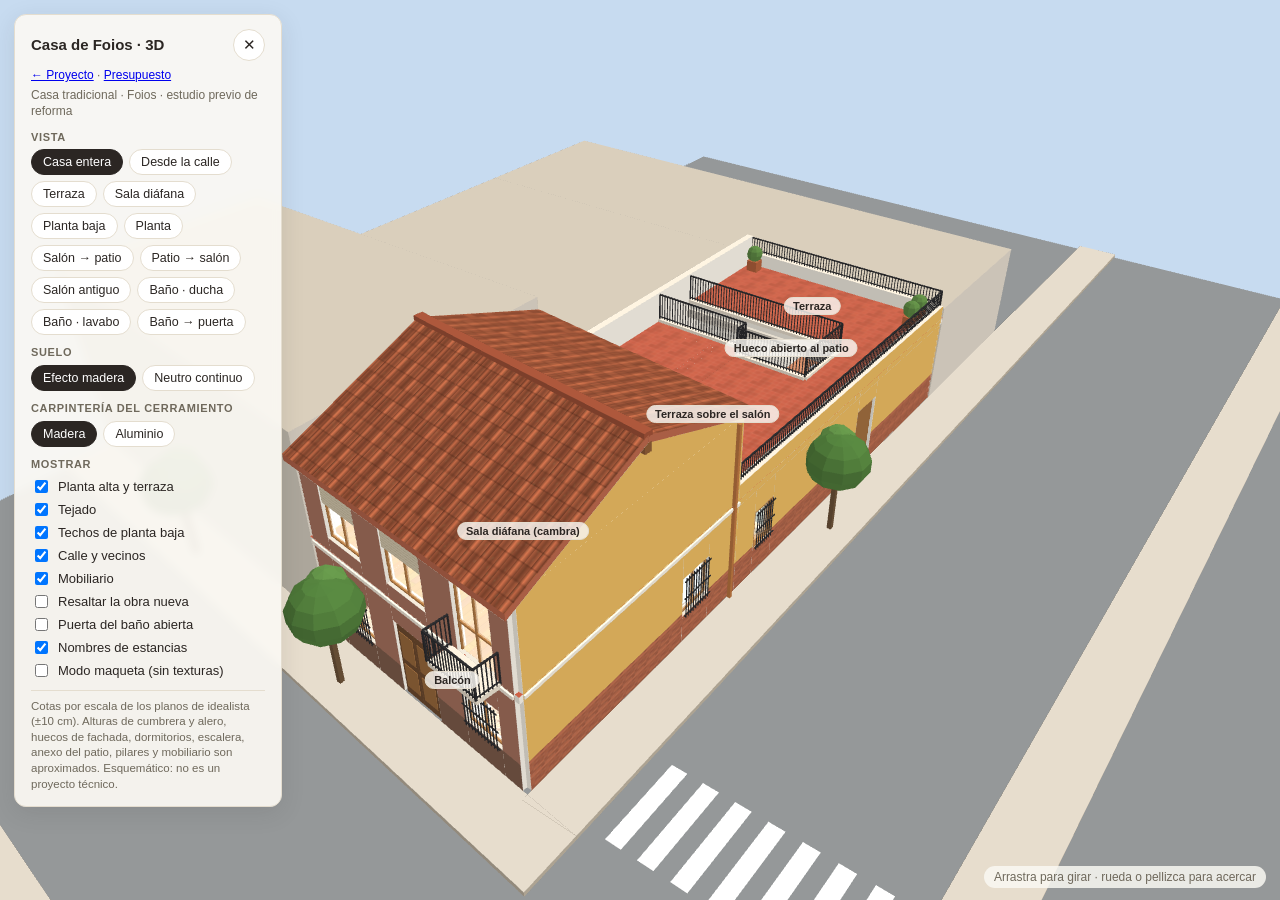
==== commit 6598368e: "Maqueta: planta alta, tejado, terraza, entorno y más detalle; panel plegable en móvil; sin tabique e" ====
--- a/maqueta/index.html
+++ b/maqueta/index.html
@@ -4,7 +4,7 @@
 <meta charset="utf-8">
 <meta name="robots" content="noindex,nofollow">
 <meta name="viewport" content="width=device-width, initial-scale=1">
-<title>Casa Foios · maqueta 3D de la planta baja</title>
+<title>Casa Foios · maqueta 3D</title>
 <style>
   :root { --ink:#2b2623; --muted:#6f695c; --paper:#faf8f3; --line:#e4ddcf; --accent:#1f6fb5; }
   * { box-sizing: border-box; }
@@ -29,20 +29,38 @@
   .note { margin-top:10px; color:var(--muted); font-size:11.5px; border-top:1px solid var(--line); padding-top:8px; }
   .hint { position:absolute; right:14px; bottom:12px; font-size:12px; color:var(--muted);
     background:rgba(250,248,243,.85); padding:4px 10px; border-radius:999px; }
-  @media (max-width:640px){ .panel{ width:calc(100% - 28px); } }
+  .panel { max-height:calc(100% - 28px); overflow:auto; z-index:5; }
+  .lbl { z-index:1; }
+  .head { display:flex; align-items:center; justify-content:space-between; gap:10px; }
+  .head h1 { margin:0; }
+  .tog { flex:none; width:32px; height:32px; border:1px solid var(--line); background:#fff; border-radius:999px; font-size:15px; cursor:pointer; color:var(--ink); }
+  .panel.closed { width:auto; padding:8px 8px 8px 14px; }
+  .panel.closed .body { display:none; }
+  .body { margin-top:6px; }
+  @media (max-width:700px){
+    .panel{ width:calc(100% - 20px); left:10px; top:10px; max-height:58vh; padding:10px 12px; }
+    .panel.closed{ width:auto; }
+    .lbl{ font-size:10px; padding:1px 6px; }
+    .hint{ font-size:11px; right:8px; bottom:8px; }
+  }
 </style>
 </head>
 <body>
 <div id="app">
   <canvas id="gl"></canvas>
-  <div class="panel">
-    <h1>Planta baja · maqueta 3D</h1>
+  <div class="panel" id="panel">
+    <div class="head"><h1>Casa de Foios · 3D</h1><button class="tog" id="tog" aria-label="Ocultar opciones">✕</button></div>
+    <div class="body">
     <p class="sub" style="margin-bottom:4px"><a href="../">← Proyecto</a> · <a href="../presupuesto/">Presupuesto</a></p>
     <p class="sub">Casa tradicional · Foios · estudio previo de reforma</p>
 
     <div class="grp"><b>Vista</b>
       <div class="row" id="views">
-        <button class="chip" data-v="aerea">Aérea</button>
+        <button class="chip" data-v="aerea">Casa entera</button>
+        <button class="chip" data-v="calle">Desde la calle</button>
+        <button class="chip" data-v="terraza">Terraza</button>
+        <button class="chip" data-v="sala">Sala diáfana</button>
+        <button class="chip" data-v="baja">Planta baja</button>
         <button class="chip" data-v="planta">Planta</button>
         <button class="chip" data-v="interior">Salón → patio</button>
         <button class="chip" data-v="patio">Patio → salón</button>
@@ -68,7 +86,10 @@
     </div>
 
     <div class="grp"><b>Mostrar</b>
-      <label class="chk"><input type="checkbox" id="roof"> Techos y forjado de planta alta</label>
+      <label class="chk"><input type="checkbox" id="upper" checked> Planta alta y terraza</label>
+      <label class="chk"><input type="checkbox" id="teja" checked> Tejado</label>
+      <label class="chk"><input type="checkbox" id="roof"> Techos de planta baja</label>
+      <label class="chk"><input type="checkbox" id="env" checked> Calle y vecinos</label>
       <label class="chk"><input type="checkbox" id="furn" checked> Mobiliario</label>
       <label class="chk"><input type="checkbox" id="hl"> Resaltar la obra nueva</label>
       <label class="chk"><input type="checkbox" id="bdoor"> Puerta del baño abierta</label>
@@ -76,9 +97,10 @@
       <label class="chk"><input type="checkbox" id="clay"> Modo maqueta (sin texturas)</label>
     </div>
 
-    <div class="note">Cotas por escala de la planta de idealista (±10 cm). Planta alta y cambra no modeladas. Dormitorios, escalera, anexo del patio, pilar, ventanas y mobiliario son aproximados. Esquemático: no es un proyecto técnico.</div>
+    <div class="note">Cotas por escala de los planos de idealista (±10 cm). Alturas de cumbrera y alero, huecos de fachada, dormitorios, escalera, anexo del patio, pilares y mobiliario son aproximados. Esquemático: no es un proyecto técnico.</div>
+    </div>
   </div>
-  <div class="hint" id="hint">Arrastra para girar · rueda para acercar</div>
+  <div class="hint" id="hint">Arrastra para girar · rueda o pellizca para acercar</div>
 </div>
 
 <script>
@@ -88,7 +110,7 @@
 const SLAB = 0.22;        // canto de forjado
 const X_OLD = 4.08, X_NEW = 6.60, Z_S = 5.12, TL = 0.52;
 const WT = 0.25;          // grueso de muro
-const state = { floor:"madera", frame:"madera", roof:false, furn:true, hl:false, clay:false, view:"aerea", doorOpen:false, labels:true };
+const state = { floor:"madera", frame:"madera", roof:true, furn:true, hl:false, clay:false, view:"aerea", doorOpen:false, labels:true, upper:true, teja:true, env:true };
 const wxFull = z => z>=0 ? TL*(1-z/Z_S) : TL+(0.81-TL)*(z/-2.65);   // eje del muro oblicuo central
 const xL = z => -7.87-0.1166*(z+1.85);                                 // eje de la fachada principal (oeste)
 
@@ -121,6 +143,23 @@
     this.quad(T[0],T[1],T[2],T[3],top||side,[c[0],h1+10,c[2]]);
     this.quad(B[0],B[1],B[2],B[3],bottom||side,[c[0],h0-10,c[2]]);
     for(let i=0;i<4;i++){const j=(i+1)%4; const mx=(B[i][0]+B[j][0])/2, mz=(B[i][2]+B[j][2])/2; this.quad(B[i],B[j],T[j],T[i],side,[mx+(mx-c[0]),c[1],mz+(mz-c[2])]);}
+  }
+  /* viga entre dos puntos: cara superior en la línea p0-p1, canto h hacia abajo */
+  beam(p0,p1,w,h,col){
+    const d=norm(sub(p1,p0)); let s=cross(d,[0,1,0]); if(Math.hypot(s[0],s[1],s[2])<1e-6) s=[1,0,0]; s=norm(s);
+    let u=norm(cross(s,d)); if(u[1]<0) u=[-u[0],-u[1],-u[2]];
+    const c=(p,a,b)=>[p[0]+s[0]*a+u[0]*b,p[1]+s[1]*a+u[1]*b,p[2]+s[2]*a+u[2]*b];
+    const A=[c(p0,-w/2,0),c(p0,w/2,0),c(p0,w/2,-h),c(p0,-w/2,-h)], B=[c(p1,-w/2,0),c(p1,w/2,0),c(p1,w/2,-h),c(p1,-w/2,-h)];
+    const all=A.concat(B), C=[0,1,2].map(k=>all.reduce((t,p)=>t+p[k],0)/8);
+    [[A[0],A[1],A[2],A[3]],[B[0],B[1],B[2],B[3]],[A[0],A[1],B[1],B[0]],[A[1],A[2],B[2],B[1]],[A[2],A[3],B[3],B[2]],[A[3],A[0],B[0],B[3]]].forEach(F=>{
+      const fc=[0,1,2].map(k=>(F[0][k]+F[1][k]+F[2][k]+F[3][k])/4); this.quad(F[0],F[1],F[2],F[3],col,[0,1,2].map(k=>fc[k]+(fc[k]-C[k])*3)); });
+  }
+  sphere(cx,cy,cz,r,col,seg,ring,sy){
+    seg=seg||10; ring=ring||7; sy=sy||1;
+    const P=(a,b)=>[cx+r*Math.cos(a)*Math.cos(b),cy+r*sy*Math.sin(a),cz+r*Math.cos(a)*Math.sin(b)];
+    for(let i=0;i<ring;i++){ const a0=Math.PI*i/ring-Math.PI/2, a1=Math.PI*(i+1)/ring-Math.PI/2;
+      for(let j=0;j<seg;j++){ const b0=2*Math.PI*j/seg, b1=2*Math.PI*(j+1)/seg, m=P((a0+a1)/2,(b0+b1)/2);
+        this.quad(P(a0,b0),P(a0,b1),P(a1,b1),P(a1,b0),col,[m[0]*2-cx,m[1]*2-cy,m[2]*2-cz]); } }
   }
   box(x0,x1,h0,h1,z0,z1,side,top){ this.prism([[x0,z0],[x1,z0],[x1,z1],[x0,z1]],h0,h1,side,top); }
   /* tramo de muro entre dos puntos de planta con grueso t */
@@ -233,13 +272,21 @@
   // forjado nuevo que cierra el hueco (x 4.08–6.6, z 0.95–3.5)
   roofs.box(X_OLD,X_NEW+0.12,TOP,TOP+0.012,0.95,3.5,C.roofTopNew,C.roofTopNew);
   // brazos de terraza sobre el porche (norte y sur del hueco que sigue abierto)
-  roofs.prism([[X_NEW+0.12,-2.65],[10.5,-2.65],[10.5,0.95],[X_NEW+0.12,0.95]],H,TOP,C.roofSide,C.roofTop,hex(state.clay?"#e8e6e1":"#f4f0e6"));
-  roofs.prism([[X_NEW+0.12,3.5],[10.5,3.5],[10.5,Z_S+0.13],[X_NEW+0.12,Z_S+0.13]],H,TOP,C.roofSide,C.roofTop,hex(state.clay?"#e8e6e1":"#f4f0e6"));
+  // forjado de la terraza sobre el patio, según la planta alta: queda abierto x 6,6–8,93 (z 0,95–3,5) y la franja norte x 7,08–8,93
+  {
+    const rbot=hex(state.clay?"#e8e6e1":"#f4f0e6"), jc=hex(state.clay?"#d6d2cb":"#cfc8bb");
+    roofs.prism([[X_NEW+0.12,-2.65],[7.08,-2.65],[7.08,0.95],[X_NEW+0.12,0.95]],H,TOP,C.roofSide,C.roofTop,rbot);
+    roofs.prism([[X_NEW+0.12,3.5],[8.93,3.5],[8.93,Z_S+0.13],[X_NEW+0.12,Z_S+0.13]],H,TOP,C.roofSide,C.roofTop,rbot);
+    roofs.prism([[8.93,-2.78],[13.23,-2.78],[13.23,Z_S+0.13],[8.93,Z_S+0.13]],H,TOP,C.roofSide,C.roofTop,rbot);
+    // jácenas de borde del hueco
+    roofs.box(8.81,9.05,H-0.32,H,-2.65,3.62,jc); roofs.box(X_NEW,9.05,H-0.32,H,3.38,3.62,jc);
+    roofs.box(6.96,7.2,H-0.32,H,-2.65,1.07,jc); roofs.box(X_NEW,7.2,H-0.32,H,0.83,1.07,jc);
+  }
   // cocina y baño: cubierta
   roofs.prism([[2.8,-2.78],[6.73,-2.78],[6.73,-0.13],[2.8,-0.13]],H,TOP,C.roofSide,C.roofTop,hex("#f4f0e6"));
   roofs.prism([[TL-0.06,-0.13],[2.8,-0.13],[2.8,-2.78],[0.87,-2.78]],H,TOP,C.roofSide,C.roofTop,hex("#f4f0e6"));
   // pilar de ladrillo (posición aproximada)
-  solid.box(8.75,9.1,0,H,3.15,3.5,C.brick);
+  solid.box(8.78,9.08,0,H-0.32,3.35,3.65,C.brick);
 
 
   /* ============ PLANTA BAJA COMPLETA ============ */
@@ -288,7 +335,7 @@
     wallOps(ax,-0.16,-3.48,-0.16,PT,[o],TOPH); frameOp(ax,-0.16,-3.48,-0.16,o,fwood,false);
   }
   // caja de escalera
-  wp(-3.48,-2.65,-3.48,-0.16,0,TOPH); wp(-2.46,-2.65,-2.46,-0.16,0,TOPH);
+  wp(-3.48,-2.65,-3.48,-0.16,0,TOPH);   // (el lado este de la escalera queda abierto)
   // salón antiguo / dormitorios 2 y 3 (z=2.66), dos puertas de dos hojas
   {
     const ax=xL(2.66), bx=wxFull(2.66), d=x=>x-ax;
@@ -310,7 +357,7 @@
   addQ(redFloor,[[-3.87,2.66],[wxFull(2.66),2.66],[wxFull(Z_S),Z_S],[-3.87,Z_S]],0.001,state.clay?hex("#d4d0c9"):fc);  // dormitorio 3 (suelo rojo)
   // escalera: peldaños
   {
-    const n=13, run=(2.575-0.2)/n, rise=0.21, sc=state.clay?hex("#c9c4bb"):hex("#a8794a");
+    const n=15, run=(2.575-0.2)/n, rise=TOP/n, sc=state.clay?hex("#c9c4bb"):hex("#a8794a");
     for(let i=0;i<n;i++){ const z1=-0.2-i*run, z0=z1-run; solid.box(-3.405,-2.535,0,(i+1)*rise,z0,z1,sc); }
   }
 
@@ -330,7 +377,6 @@
     wallOps(XA,-0.04,XE,-0.04,PT,[o],H); frameOp(XA,-0.04,XE,-0.04,o,fwood,true);
     const d=op(10.8-XA,11.4-XA,0,2.05);
     wallOps(XA,-1.63,XE,-1.63,PT,[d],H);
-    roofs.prism([[XA-0.13,-2.78],[XE+0.13,-2.78],[XE+0.13,0.11],[XA-0.13,0.11]],H,TOP,C.roofSide,C.roofTop,hex(state.clay?"#e8e6e1":"#f4f0e6"));
     solid.quad([XA,0.002,-2.65],[XE,0.002,-2.65],[XE,0.002,-0.04],[XA,0.002,-0.04],C.floorBath,[1,10,1]);
   }
   /* muro este del patio */
@@ -397,6 +443,246 @@
     solid.box(1.50,1.72,H-0.035,H,-1.72,-1.50,state.clay?hex("#bdb8b0"):hex("#f0eee8"));
   }
 
+  /* ============ DETALLE DE FACHADAS Y ESTRUCTURA ============ */
+  const upper=new Mesh(), upGlass=new Mesh(), roofM=new Mesh(), roofTiles=new Mesh(), terr=new Mesh(), upFloor=new Mesh(), brick=new Mesh(), env=new Mesh();
+  const K=(a,b)=>hex(state.clay?(b||"#dcd8d1"):a);
+  const COL={ front:K("#a8735f","#e2ded8"), frontZ:K("#7f5d4c","#cfcac2"), side:K("#e2b45e","#e6e2dc"), cornice:K("#efe7d8","#ece9e3"),
+    iron:K("#2b2b2d","#8f8b84"), copper:K("#b8743f","#a9a49c"), beam:K("#7b5232","#c9c4bb"), shutter:K("#d8cbb0","#d9d5ce"),
+    under:K("#efe6d6","#ebe8e3"), rafter:K("#8a5a35","#c9c4bb"), ridge:K("#9c4f36","#c4bfb7"), tileEdge:K("#b5654a","#cfcac2"),
+    coping:K("#e6dccb","#dedad3"), white:K("#ffffff","#d4d0c9"), doorDk:K("#6e4a2f","#c9c4bb"), stair:K("#a8794a","#c9c4bb") };
+  const E=TOP+2.75, RH=E+1.55, RT=0.2, OVW=0.45, OVE=0.35;              // alero, cumbrera, canto del tejado, vuelos
+  const xm=z=>(xL(z)+wxFull(z))/2;                                      // línea de cumbrera
+  const yU=(x,z)=>{ const xw=xL(z), xe=wxFull(z), c=xm(z); return x<=c? E+(RH-E)*(x-xw)/(c-xw) : E+(RH-E)*(xe-x)/(xe-c); };
+  const FX0=xL(-2.65), FX1=xL(Z_S), LF=Math.hypot(FX1-FX0,Z_S+2.65), kF=LF/(Z_S+2.65), dF=z=>(z+2.65)*kF, dS=x=>x-FX1;
+  const nW=[-(Z_S+2.65)/LF,(FX1-FX0)/LF];                               // normal exterior de la fachada principal
+  const OFF=WT/2+0.007;
+
+  function lineQuad(m,ax,az,bx,bz,nrm,off,d0,d1,h0,h1,col,uvs){
+    if(d1-d0<0.001||h1-h0<0.001) return;
+    const dx=bx-ax,dz=bz-az,L=Math.hypot(dx,dz),ux=dx/L,uz=dz/L,P=d=>[ax+ux*d+nrm[0]*off,az+uz*d+nrm[1]*off], p=P(d0), r=P(d1);
+    m.quad([p[0],h0,p[1]],[r[0],h0,r[1]],[r[0],h1,r[1]],[p[0],h1,p[1]],col,[p[0]+nrm[0]*5,(h0+h1)/2,p[1]+nrm[1]*5],
+      uvs?[[d0/0.5,h0/0.5],[d1/0.5,h0/0.5],[d1/0.5,h1/0.5],[d0/0.5,h1/0.5]]:undefined);
+  }
+  /* revestimiento de una cara de muro, descontando huecos */
+  function skin(m,ax,az,bx,bz,nrm,off,ops,h0,h1,col,uvs){
+    const L=Math.hypot(bx-ax,bz-az), q=(d0,d1,a,b)=>lineQuad(m,ax,az,bx,bz,nrm,off,d0,d1,a,b,col,uvs);
+    let cur=0; (ops||[]).slice().sort((p,r)=>p.d0-r.d0).forEach(o=>{ q(cur,o.d0,h0,h1); q(o.d0,o.d1,h0,Math.min(h1,o.s)); q(o.d0,o.d1,Math.max(h0,o.h),h1); cur=Math.max(cur,o.d1); });
+    q(cur,L,h0,h1);
+  }
+  function reja(m,ax,az,bx,bz,nrm,off,d0,d1,h0,h1){
+    const dx=bx-ax,dz=bz-az,L=Math.hypot(dx,dz),ux=dx/L,uz=dz/L,P=d=>[ax+ux*d+nrm[0]*off,az+uz*d+nrm[1]*off];
+    for(let d=d0+0.07; d<d1-0.04; d+=0.115){ const p=P(d); m.box(p[0]-0.011,p[0]+0.011,h0-0.04,h1+0.04,p[1]-0.011,p[1]+0.011,COL.iron); }
+    [h0+0.06,(h0+h1)/2,h1-0.06].forEach(h=>{ const a=P(d0),b=P(d1); m.wall(a[0],a[1],b[0],b[1],0.025,h-0.016,h+0.016,COL.iron,COL.iron); });
+  }
+  function rail(m,ax,az,bx,bz,h0,h1,sp,col){
+    const L=Math.hypot(bx-ax,bz-az), n=Math.max(1,Math.round(L/sp));
+    m.wall(ax,az,bx,bz,0.045,h1-0.04,h1,col,col); m.wall(ax,az,bx,bz,0.03,h0+0.06,h0+0.09,col,col);
+    for(let i=0;i<=n;i++){ const x=ax+(bx-ax)*i/n, z=az+(bz-az)*i/n, w=(i===0||i===n)?0.025:0.011; m.box(x-w,x+w,h0,h1-0.04,z-w,z+w,col); }
+  }
+  function wallOpsM(m,ax,az,bx,bz,t,ops,h0,h1){
+    const dx=bx-ax,dz=bz-az,L=Math.hypot(dx,dz),ux=dx/L,uz=dz/L,P=d=>[ax+ux*d,az+uz*d];
+    const seg=(d0,d1,a,b)=>{ if(d1-d0<0.001||b-a<0.001) return; const p=P(d0),q=P(d1); m.wall(p[0],p[1],q[0],q[1],t,a,b,C.wall,C.wallTop); };
+    let cur=0; ops.slice().sort((p,q)=>p.d0-q.d0).forEach(o=>{ seg(cur,o.d0,h0,h1); seg(o.d0,o.d1,h0,o.s); seg(o.d0,o.d1,o.h,h1); cur=o.d1; }); seg(cur,L,h0,h1);
+  }
+  function frameM(m,gm,ax,az,bx,bz,o,col,door){
+    const dx=bx-ax,dz=bz-az,L=Math.hypot(dx,dz),ux=dx/L,uz=dz/L,P=d=>[ax+ux*d,az+uz*d], f=0.055, ft=0.07;
+    const bar=(d0,d1,a,b)=>{ const p=P(d0),q=P(d1); m.wall(p[0],p[1],q[0],q[1],ft,a,b,col,col); };
+    bar(o.d0,o.d1,o.h-f,o.h); if(!door) bar(o.d0,o.d1,o.s,o.s+f);
+    bar(o.d0,o.d0+f,o.s,o.h); bar(o.d1-f,o.d1,o.s,o.h);
+    if(o.d1-o.d0>1.0){ const c=(o.d0+o.d1)/2; bar(c-f/2,c+f/2,o.s,o.h); }
+    if(door) bar(o.d0,o.d1,o.s+0.85,o.s+0.85+f);
+    const a=P(o.d0+f),b=P(o.d1-f), y0=o.s+(door?0:f);
+    gm.quad([a[0],y0,a[1]],[b[0],y0,b[1]],[b[0],o.h-f,b[1]],[a[0],o.h-f,a[1]],hex("#bcd4e2"),[0,1,0]);
+  }
+  function gableTri(m,z,xa,xb,xc,t,col){
+    const z0=z-t/2, z1=z+t/2;
+    m.quad([xa,E,z0],[xb,E,z0],[xc,RH,z0],[xc,RH,z0],col,[xc,E,z0-5]);
+    m.quad([xa,E,z1],[xb,E,z1],[xc,RH,z1],[xc,RH,z1],col,[xc,E,z1+5]);
+    m.quad([xa,E,z0],[xc,RH,z0],[xc,RH,z1],[xa,E,z1],col,[xa-5,RH+5,z]);
+    m.quad([xb,E,z0],[xc,RH,z0],[xc,RH,z1],[xb,E,z1],col,[xb+5,RH+5,z]);
+  }
+  const lq=(m,Q,y,col,uvf)=>{ const P=Q.map(p=>[p[0],y,p[1]]); m.quad(P[0],P[1],P[2],P[3],col,[1,10,1],uvf?P.map(uvf):undefined); };
+
+  /* ---- planta baja: fachadas exteriores ---- */
+  const opsF0=[op(dF(-1.85),dF(-0.45),0.9,2.2), op(dF(0.60),dF(2.10),0,2.45), op(dF(3.2),dF(4.5),0.9,2.2)];
+  const opsS0=[op(dS(-2.59),dS(-1.38),0.9,2.2), op(dS(0.93),dS(1.95),0.9,2.2), op(dS(7.08),dS(8.3),0,2.4)];
+  skin(solid,FX0,-2.65,FX1,Z_S,nW,OFF,opsF0,0,0.9,COL.frontZ);
+  skin(solid,FX0,-2.65,FX1,Z_S,nW,OFF,opsF0,0.9,TOP,COL.front);
+  skin(brick,FX1,Z_S,13.1,Z_S,[0,1],OFF,opsS0,0,1.0,COL.white,true);          // 1 m de ladrillo macizo visto (fachada lateral)
+  skin(solid,FX1,Z_S,13.1,Z_S,[0,1],OFF,opsS0,1.0,TOP,COL.side);
+  // ladrillo visto 1 m por dentro en los muros antiguos con humedad
+  skin(brick,FX0,-2.65,FX1,Z_S,[-nW[0],-nW[1]],OFF,opsF0,0,1.0,COL.white,true);
+  skin(brick,FX1,Z_S,0,Z_S,[0,-1],OFF,[opsS0[0]],0,1.0,COL.white,true);
+  skin(brick,FX0,-2.65,-3.48,-2.65,[0,1],OFF,null,0,1.0,COL.white,true);
+  // imposta entre plantas
+  { const a=[FX0+nW[0]*0.15,-2.65+nW[1]*0.15], b=[FX1+nW[0]*0.15,Z_S+nW[1]*0.15]; solid.wall(a[0],a[1],b[0],b[1],0.07,TOP-0.14,TOP-0.03,COL.cornice,COL.cornice); }
+  solid.wall(FX1,Z_S+0.15,0,Z_S+0.15,0.07,TOP-0.14,TOP-0.03,COL.cornice,COL.cornice);
+  // rejas de las ventanas de planta baja
+  reja(solid,FX0,-2.65,FX1,Z_S,nW,OFF+0.07,dF(-1.85),dF(-0.45),0.9,2.2);
+  reja(solid,FX0,-2.65,FX1,Z_S,nW,OFF+0.07,dF(3.2),dF(4.5),0.9,2.2);
+  reja(solid,FX1,Z_S,13.1,Z_S,[0,1],OFF+0.07,dS(-2.59),dS(-1.38),0.9,2.2);
+  reja(solid,FX1,Z_S,13.1,Z_S,[0,1],OFF+0.07,dS(0.93),dS(1.95),0.9,2.2);
+  // puerta de la calle: dos hojas de madera con cuarterones
+  {
+    const ux=(FX1-FX0)/LF, uz=(Z_S+2.65)/LF, PF=(d,o)=>[FX0+ux*d+nW[0]*o,-2.65+uz*d+nW[1]*o];
+    const a0=dF(0.60)+0.06, a1=dF(2.10)-0.06, mid=(a0+a1)/2;
+    [[a0,mid-0.008],[mid+0.008,a1]].forEach(([d0,d1])=>{
+      const p=PF(d0,0.06), q=PF(d1,0.06); solid.wall(p[0],p[1],q[0],q[1],0.05,0,2.39,COL.doorDk,COL.doorDk);
+      [[0.25,1.05],[1.25,2.15]].forEach(([h0,h1])=>{ const r=PF(d0+0.08,0.09), t=PF(d1-0.08,0.09); solid.wall(r[0],r[1],t[0],t[1],0.02,h0,h1,C.door,C.door); });
+    });
+  }
+  // bajante (PVC pintado en cobre) en la esquina del cuerpo alto
+  solid.box(-0.36,-0.26,0,TOP,Z_S+0.14,Z_S+0.24,COL.copper);
+  // vigas de madera vistas en el techo de la casa antigua
+  for(let z=-2.35; z<Z_S-0.1; z+=0.58){
+    const x0=xL(z)+WT/2, x1=wxFull(z)-WT/2, seg=(a,b)=>roofs.wall(a,z,b,z,0.11,H-0.17,H,COL.beam,COL.beam);
+    if(z<-0.16){ seg(x0,-3.48); seg(-2.46,x1); } else seg(x0,x1);
+  }
+
+  /* ============ PLANTA ALTA: SALA DIÁFANA ============ */
+  // fachada principal: dos ventanas y la puerta del balcón
+  const opsF1=[op(dF(-1.85),dF(-0.45),TOP+0.45,TOP+2.35), op(dF(0.60),dF(2.10),TOP+0.45,TOP+2.35), op(dF(3.2),dF(4.5),TOP,TOP+2.45)];
+  wallOpsM(upper,FX0,-2.65,FX1,Z_S,WT,opsF1,TOP,E);
+  opsF1.forEach((o,i)=>frameM(upper,upGlass,FX0,-2.65,FX1,Z_S,o,fwood,i===2));
+  skin(upper,FX0,-2.65,FX1,Z_S,nW,OFF,opsF1,TOP,E,COL.front);
+  { const a=[FX0+nW[0]*0.17,-2.65+nW[1]*0.17], b=[FX1+nW[0]*0.17,Z_S+nW[1]*0.17]; upper.wall(a[0],a[1],b[0],b[1],0.14,E-0.3,E-0.08,COL.cornice,COL.cornice); }
+  // persianas enrollables a medio bajar
+  [0,1].forEach(i=>{ const o=opsF1[i];
+    lineQuad(upper,FX0,-2.65,FX1,Z_S,nW,OFF-0.03,o.d0,o.d1,o.h-0.8,o.h,COL.shutter);
+    for(let h=o.h-0.78; h<o.h-0.02; h+=0.08) lineQuad(upper,FX0,-2.65,FX1,Z_S,nW,OFF-0.025,o.d0,o.d1,h,h+0.012,K("#b7a98d","#c9c4bb")); });
+  // balcón con barandilla de forja
+  {
+    const z0=3.0, z1=4.7, out=0.7, Pz=(z,o)=>[xL(z)+nW[0]*o, z+nW[1]*o];
+    const A=Pz(z0,OFF), B=Pz(z1,OFF), C2=Pz(z1,OFF+out), D=Pz(z0,OFF+out);
+    upper.prism([A,B,C2,D],TOP-0.1,TOP+0.05,COL.coping,COL.coping);
+    rail(upper,D[0],D[1],C2[0],C2[1],TOP+0.05,TOP+1.0,0.11,COL.iron);
+    rail(upper,A[0],A[1],D[0],D[1],TOP+0.05,TOP+1.0,0.11,COL.iron);
+    rail(upper,B[0],B[1],C2[0],C2[1],TOP+0.05,TOP+1.0,0.11,COL.iron);
+  }
+  // muro este (a la terraza): ventana, puerta y ventana
+  {
+    const kA=Math.hypot(0.81-TL,2.65)/2.65, kB=Math.hypot(TL,Z_S)/Z_S;
+    const nA=norm([2.65,0,0.81-TL]), nB=norm([Z_S,0,TL]);
+    const opsA=[op((-1.6+2.65)*kA,(-0.3+2.65)*kA,TOP+0.9,TOP+2.25)];
+    const opsB=[op(1.15*kB,2.0*kB,TOP,TOP+2.25), op(2.7*kB,3.9*kB,TOP+0.9,TOP+2.25)];
+    wallOpsM(upper,0.81,-2.65,TL,0,WT,opsA,TOP,E); wallOpsM(upper,TL,0,0,Z_S,WT,opsB,TOP,E);
+    frameM(upper,upGlass,0.81,-2.65,TL,0,opsA[0],fwood,false);
+    frameM(upper,upGlass,TL,0,0,Z_S,opsB[0],fwood,true); frameM(upper,upGlass,TL,0,0,Z_S,opsB[1],fwood,false);
+    skin(upper,0.81,-2.65,TL,0,[nA[0],nA[2]],OFF,opsA,TOP,E,COL.side);
+    skin(upper,TL,0,0,Z_S,[nB[0],nB[2]],OFF,opsB,TOP,E,COL.side);
+  }
+  // hastiales norte (medianera) y sur (fachada lateral)
+  upper.wall(FX0,-2.65,0.81,-2.65,WT,TOP,E,C.wall,C.wallTop); gableTri(upper,-2.65,FX0,0.81,xm(-2.65),WT,C.wall);
+  upper.wall(FX1,Z_S,0,Z_S,WT,TOP,E,C.wall,C.wallTop); gableTri(upper,Z_S,FX1,0,xm(Z_S),WT,C.wall);
+  lineQuad(upper,FX1,Z_S,0,Z_S,[0,1],OFF,0,-FX1,TOP,E,COL.side);
+  upper.quad([FX1,E,Z_S+OFF],[0,E,Z_S+OFF],[xm(Z_S),RH,Z_S+OFF],[xm(Z_S),RH,Z_S+OFF],COL.side,[xm(Z_S),E,Z_S+5]);
+  upper.box(-0.36,-0.26,TOP,E-0.1,Z_S+0.14,Z_S+0.24,COL.copper);
+  // suelo laminado (base aislante) y barandilla de la escalera
+  const lamUV=p=>[p[0]/2.0,p[2]/1.52], ly=TOP+0.004;
+  lq(upFloor,[[FX0,-2.65],[-3.48,-2.65],[-3.48,Z_S],[FX1,Z_S]],ly,COL.white,lamUV);
+  lq(upFloor,[[-2.46,-2.65],[0.81,-2.65],[0,Z_S],[-2.46,Z_S]],ly,COL.white,lamUV);
+  lq(upFloor,[[-3.48,-0.16],[-2.46,-0.16],[-2.46,Z_S],[-3.48,Z_S]],ly,COL.white,lamUV);
+  rail(upper,-3.48,-0.16,-2.46,-0.16,TOP,TOP+0.95,0.12,COL.stair);
+  rail(upper,-3.48,-2.6,-3.48,-0.16,TOP,TOP+0.95,0.12,COL.stair);
+  rail(upper,-2.46,-0.16,-2.46,-1.75,TOP,TOP+0.95,0.12,COL.stair);
+  // pilares de ladrillo que sostienen la cumbrera
+  [-0.56,2.39].forEach(z=>{ const x=xm(z); upper.box(x-0.15,x+0.15,TOP,RH-0.27,z-0.15,z+0.15,C.brick); });
+
+  /* ============ TEJADO A DOS AGUAS (teja árabe) ============ */
+  {
+    const ZN=-2.70, ZS=Z_S+0.3, edge=COL.tileEdge;
+    const W=z=>[xL(z)-OVW,yU(xL(z)-OVW,z),z], R=z=>[xm(z),RH,z], Ee=z=>[wxFull(z)+OVE,yU(wxFull(z)+OVE,z),z];
+    [[ZN,0],[0,ZS]].forEach(([za,zb])=>{
+      [[W,R],[R,Ee]].forEach(([f,g])=>{
+        const U=[f(za),f(zb),g(zb),g(za)], T=U.map(p=>[p[0],p[1]+RT,p[2]]);
+        const C3=[0,1,2].map(k=>U.concat(T).reduce((t,p)=>t+p[k],0)/8);
+        roofTiles.quad(T[0],T[1],T[2],T[3],COL.white,[C3[0],C3[1]+20,C3[2]], T.map(p=>[p[2]/1.6, Math.hypot(p[0]-xm(p[2]),p[1]-RT-RH)/2.4]));
+        roofM.quad(U[0],U[1],U[2],U[3],COL.under,[C3[0],C3[1]-20,C3[2]]);
+        for(let i=0;i<4;i++){ const j=(i+1)%4, mc=[0,1,2].map(k=>(U[i][k]+U[j][k])/2); roofM.quad(U[i],U[j],T[j],T[i],edge,[0,1,2].map(k=>mc[k]+(mc[k]-C3[k])*4)); }
+      });
+      roofM.beam([xm(za),RH+RT+0.1,za],[xm(zb),RH+RT+0.1,zb],0.28,0.14,COL.ridge);      // caballete
+      roofM.beam([xm(za),RH,za],[xm(zb),RH,zb],0.22,0.27,COL.rafter);                  // viga cumbrera
+    });
+    // cabios
+    for(let z=-2.35; z<Z_S-0.05; z+=0.6){
+      const xw=xL(z)+0.14, xe=wxFull(z)-0.14, c=xm(z);
+      roofM.beam([xw,yU(xw,z),z],[c-0.11,yU(c-0.11,z),z],0.08,0.14,COL.rafter);
+      roofM.beam([c+0.11,yU(c+0.11,z),z],[xe,yU(xe,z),z],0.08,0.14,COL.rafter);
+    }
+  }
+
+  /* ============ TERRAZA ============ */
+  {
+    const terUV=p=>[p[0]/0.8,p[2]/0.8], ty=TOP+0.016;
+    lq(terr,[[0.81,-2.65],[X_NEW,-2.65],[X_NEW,Z_S],[0,Z_S]],ty,COL.white,terUV);
+    lq(terr,[[X_NEW,-2.65],[7.08,-2.65],[7.08,0.95],[X_NEW,0.95]],ty,COL.white,terUV);
+    lq(terr,[[X_NEW,3.5],[8.93,3.5],[8.93,Z_S],[X_NEW,Z_S]],ty,COL.white,terUV);
+    lq(terr,[[8.93,-2.65],[13.1,-2.65],[13.1,Z_S],[8.93,Z_S]],ty,COL.white,terUV);
+    if(state.hl&&!state.clay) lq(upper,[[X_OLD,0.95],[X_NEW,0.95],[X_NEW,3.5],[X_OLD,3.5]],ty+0.004,hex("#ee8a3c"));
+    // bordillo y barandilla alrededor del hueco que sigue abierto al patio
+    [[X_NEW,0.95,7.08,0.95],[7.08,0.95,7.08,-2.52],[8.93,-2.52,8.93,3.5],[8.93,3.5,X_NEW,3.5],[X_NEW,3.5,X_NEW,0.95]].forEach(([a,b,c,d])=>{
+      upper.wall(a,b,c,d,0.15,TOP,TOP+0.12,COL.coping,COL.coping); rail(upper,a,b,c,d,TOP+0.12,TOP+1.05,0.11,COL.iron); });
+    // petos: sur (calle lateral) y este con barandilla; norte (medianera) de obra
+    upper.wall(0,Z_S,13.1,Z_S,WT,TOP,TOP+0.5,C.wall,COL.coping);
+    lineQuad(upper,0,Z_S,13.1,Z_S,[0,1],OFF,0,13.1,TOP,TOP+0.5,COL.side);
+    rail(upper,0.15,Z_S,13.1,Z_S,TOP+0.5,TOP+1.05,0.11,COL.iron);
+    upper.wall(13.1,-2.65,13.1,Z_S,WT,TOP,TOP+0.5,C.wall,COL.coping);
+    rail(upper,13.1,-2.65,13.1,Z_S,TOP+0.5,TOP+1.05,0.11,COL.iron);
+    upper.wall(0.81,-2.65,13.1,-2.65,WT,TOP,TOP+1.1,C.wall,COL.coping);
+    // macetas
+    [[11.9,4.6],[12.5,4.6],[12.6,-2.1]].forEach(([x,z])=>{ upper.box(x-0.2,x+0.2,ty,ty+0.4,z-0.2,z+0.2,K("#b0603c")); upper.sphere(x,ty+0.65,z,0.3,K("#5b8442"),8,6); });
+  }
+
+  /* ============ MOBILIARIO DE LA CASA ANTIGUA, COCINA Y PATIO ============ */
+  {
+    const wd=C.wood, sheet=K("#f2efe8","#ebe9e4"), duv=K("#c9d3d6","#e0ddd7"), pil=K("#ffffff","#efede9");
+    const bed=(x0,x1,z0,z1,head)=>{
+      furn.box(x0,x1,0,0.3,z0,z1,wd); furn.box(x0+0.03,x1-0.03,0.3,0.52,z0+0.03,z1-0.03,sheet);
+      const hb={xmin:[x0-0.05,x0,z0,z1],xmax:[x1,x1+0.05,z0,z1],zmin:[x0,x1,z0-0.05,z0],zmax:[x0,x1,z1,z1+0.05]}[head];
+      furn.box(hb[0],hb[1],0,1.05,hb[2],hb[3],wd);
+      if(head==="xmax"){ furn.box(x0+0.02,x1-0.65,0.52,0.57,z0+0.02,z1-0.02,duv); [[z0+0.1,(z0+z1)/2-0.05],[(z0+z1)/2+0.05,z1-0.1]].forEach(([a,b])=>furn.box(x1-0.5,x1-0.12,0.52,0.64,a,b,pil)); }
+      if(head==="zmin"){ furn.box(x0+0.02,x1-0.02,0.52,0.57,z0+0.65,z1-0.02,duv); [[x0+0.1,(x0+x1)/2-0.05],[(x0+x1)/2+0.05,x1-0.1]].forEach(([a,b])=>furn.box(a,b,0.52,0.64,z0+0.12,z0+0.5,pil)); }
+    };
+    bed(-5.56,-3.56,-2.2,-0.7,"xmax");  furn.box(-3.98,-3.58,0,0.5,-2.6,-2.25,wd);     // dormitorio 1
+    bed(-5.95,-3.95,3.15,4.65,"xmax");  furn.box(-4.37,-3.97,0,0.5,4.7,5.0,wd);        // dormitorio 2
+    bed(-1.98,-0.03,3.45,4.8,"xmax");                                                   // dormitorio 3
+    // salón antiguo: aparador, alfombra y dos butacas
+    furn.box(-4.6,-2.75,0,0.85,2.15,2.55,wd);
+    furn.box(-5.6,-2.2,0.002,0.012,0.35,2.0,C.rug);
+    const arm=(x,z)=>{ furn.box(x,x+0.75,0,0.42,z,z+0.72,C.sofa); furn.box(x+0.6,x+0.75,0.42,0.85,z,z+0.72,C.sofa); furn.box(x,x+0.75,0.42,0.62,z,z+0.1,C.sofa); furn.box(x,x+0.75,0.42,0.62,z+0.62,z+0.72,C.sofa); };
+    arm(-1.45,0.45); arm(-1.45,1.55);
+    // cocina: muebles altos, placa, fregadero, campana y frigorífico
+    furn.box(3.1,6.0,1.5,2.2,-2.52,-2.18,C.counter);
+    furn.box(3.45,4.05,0.9,0.915,-2.45,-2.0,K("#1f1f21","#bdb8b0")); furn.box(3.5,4.0,1.5,1.65,-2.52,-2.05,K("#9da3a6","#c9c4bb"));
+    furn.box(4.7,5.3,0.89,0.905,-2.45,-2.05,K("#a7adb0","#c9c4bb"));
+    furn.box(6.02,6.48,0,1.95,-0.75,-0.12,K("#e9e9e6","#e2dfda"));
+    // patio: mesa y sillas bajo el porche, macetas y un limonero
+    furn.box(10.8,11.9,0.72,0.76,1.5,2.4,C.tableTop);
+    [[10.85,1.55],[11.85,1.55],[10.85,2.35],[11.85,2.35]].forEach(([x,z])=>furn.box(x-0.025,x+0.025,0,0.72,z-0.025,z+0.025,C.tableTop));
+    [[10.6,1.1],[11.6,1.1],[10.6,2.5],[11.6,2.5]].forEach(([x,z])=>{ furn.box(x,x+0.42,0.44,0.48,z,z+0.42,C.chair); furn.box(x,x+0.42,0,0.44,z+0.18,z+0.24,C.chair); });
+    furn.box(7.35,7.95,0,0.55,-2.35,-1.75,K("#b0603c")); furn.box(7.6,7.7,0.55,1.3,-2.1,-2.0,K("#6b5138")); furn.sphere(7.65,1.75,-2.05,0.6,K("#4f7a3a"),10,7);
+    [[9.35,4.75],[12.6,4.7]].forEach(([x,z])=>{ furn.box(x-0.18,x+0.18,0,0.38,z-0.18,z+0.18,K("#b0603c")); furn.sphere(x,0.62,z,0.28,K("#5b8442"),8,6); });
+  }
+
+  /* ============ ENTORNO: CALLES, ACERAS, VECINOS Y ÁRBOLES ============ */
+  {
+    const asph=K("#868889","#d8d5cf"), sw=K("#cfc6b8","#e2dfd9"), sw2=K("#b9ae9c","#d9d5ce"), nb=K("#d9d1c4","#e0ddd7"), nbt=K("#c4baa9","#d3cfc8"), zeb=K("#eeeeea","#efede9");
+    env.quad([-30,-0.17,-16],[30,-0.17,-16],[30,-0.17,26],[-30,-0.17,26],asph,[0,10,0]);
+    const zA=-16, zB=Z_S+1.75, xo=z=>xL(z)-WT/2;
+    env.prism([[xo(zA)-1.75,zA],[xo(zA),zA],[xo(zB),zB],[xo(zB)-1.75,zB]],-0.17,-0.015,sw2,sw);
+    env.prism([[xo(zB),Z_S+WT/2],[30,Z_S+WT/2],[30,zB],[xo(zB),zB]],-0.17,-0.015,sw2,sw);
+    env.prism([[xo(zA)-10.5,zA],[xo(zA)-8.8,zA],[xo(26)-8.8,26],[xo(26)-10.5,26]],-0.17,-0.03,sw2,sw);
+    env.prism([[xo(zB)-1.75,zB+7.2],[30,zB+7.2],[30,zB+8.9],[xo(zB)-1.75,zB+8.9]],-0.17,-0.03,sw2,sw);
+    for(let z=zB+0.5; z<zB+6.8; z+=0.9) env.box(xo(zB)+0.4,xo(zB)+3.0,-0.17,-0.162,z,z+0.45,zeb);
+    // vecinos (volúmenes simples)
+    env.prism([[xo(zA),zA],[1.2,zA],[1.2,-2.78],[xo(-2.78),-2.78]],-0.17,6.4,nb,nbt);
+    env.prism([[1.2,zA],[13.23,zA],[13.23,-2.78],[1.2,-2.78]],-0.17,3.55,nb,nbt);
+    env.prism([[13.23,zA],[19.5,zA],[19.5,Z_S+0.13],[13.23,Z_S+0.13]],-0.17,3.55,nb,nbt);
+    // naranjos de la acera
+    const tree=(x,z)=>{ env.box(x-0.07,x+0.07,-0.015,1.9,z-0.07,z+0.07,K("#6b5138","#c9c4bb")); env.sphere(x,2.5,z,1.0,K("#4f7a3a","#cfcbc4"),10,7,0.85); env.sphere(x+0.35,2.85,z-0.25,0.6,K("#5d8a44","#d6d2cb"),8,6,0.9); };
+    tree(xo(-1.0)-0.95,-1.0); tree(xo(-8.5)-0.95,-8.5); tree(4.2,Z_S+0.95);
+  }
+
   /* ---- mobiliario ---- */
   // alfombra
   furn.box(1.55,4.1,0.002,0.012,2.85,5.0,C.rug);
@@ -419,7 +705,7 @@
   // aparador
   furn.box(1.0,2.7,0,0.85,0.13,0.55,C.wood);
 
-  return {solid,roofs,furn,floors,patioMesh,glass,oldFloor,redFloor,bathFloor};
+  return {solid,roofs,furn,floors,patioMesh,glass,oldFloor,redFloor,bathFloor,upper,upGlass,roofM,roofTiles,terr,upFloor,brick,env};
 }
 
 /* ============ texturas procedurales ============ */
@@ -464,6 +750,34 @@
     g.fillStyle=`rgb(${196+k},${130+k},${96+k})`; g.fillRect(i*s,j*s,s,s);
     g.strokeStyle="rgba(90,60,40,.55)"; g.lineWidth=2.5; g.strokeRect(i*s,j*s,s,s); }
   for(let i=0;i<900;i++){ g.fillStyle=`rgba(60,45,30,${r()*0.05})`; g.fillRect(r()*S,r()*S,2,2); }
+}
+function drawRoof(g,S){
+  const r=rnd(31), cols=8, rows=6, cw=S/cols, rh=S/rows;
+  g.fillStyle="#6e3522"; g.fillRect(0,0,S,S);
+  for(let j=0;j<rows;j++) for(let i=0;i<cols;i++){
+    const x=i*cw, y=j*rh, convex=i%2===0, k=(r()-0.5)*34, base=[178+k,96+k*0.6,64+k*0.4];
+    const c=f=>`rgb(${Math.min(255,base[0]*f)|0},${Math.min(255,base[1]*f)|0},${Math.min(255,base[2]*f)|0})`;
+    const gr=g.createLinearGradient(x,0,x+cw,0);
+    if(convex){ gr.addColorStop(0,c(0.6)); gr.addColorStop(0.42,c(1.1)); gr.addColorStop(1,c(0.62)); }
+    else { gr.addColorStop(0,c(0.86)); gr.addColorStop(0.5,c(0.66)); gr.addColorStop(1,c(0.86)); }
+    g.fillStyle=gr; g.fillRect(x,y,cw,rh);
+    g.fillStyle="rgba(40,18,8,.38)"; g.fillRect(x,y+rh-5,cw,5);
+    for(let q=0;q<7;q++){ g.fillStyle=`rgba(${110+r()*50},${105+r()*35},88,${0.08+r()*0.12})`; g.beginPath(); g.arc(x+r()*cw,y+r()*rh,2+r()*6,0,6.3); g.fill(); }
+  }
+}
+function drawTerr(g,S){
+  const n=4, s=S/n, r=rnd(17);
+  for(let i=0;i<n;i++)for(let j=0;j<n;j++){ const k=r()*18; g.fillStyle=`rgb(${172+k},${82+k*0.5},${60+k*0.4})`; g.fillRect(i*s,j*s,s,s);
+    g.strokeStyle="rgba(232,214,196,.6)"; g.lineWidth=3; g.strokeRect(i*s,j*s,s,s); }
+  for(let i=0;i<1400;i++){ g.fillStyle=`rgba(50,25,15,${r()*0.07})`; g.fillRect(r()*S,r()*S,2,2); }
+}
+function drawBrick(g,S){
+  const r=rnd(41), rows=8, rh=S/rows, bw=S/2;
+  g.fillStyle="#d8ccb6"; g.fillRect(0,0,S,S);
+  for(let j=0;j<rows;j++){ const off=(j%2)*bw/2;
+    for(let i=-1;i<3;i++){ const x=i*bw+off, k=(r()-0.5)*40;
+      g.fillStyle=`rgb(${168+k|0},${88+k*0.6|0},${60+k*0.4|0})`; g.fillRect(x+3,j*rh+3,bw-6,rh-6);
+      for(let q=0;q<10;q++){ g.fillStyle=`rgba(60,25,10,${r()*0.12})`; g.fillRect(x+3+r()*(bw-8),j*rh+3+r()*(rh-8),3,3); } } }
 }
 function hyd(pal){ return (g,S)=>{
   const n=2, s=S/n, r=rnd(23);
@@ -503,7 +817,8 @@
 const loc={pos:gl.getAttribLocation(prog,"aPos"),nor:gl.getAttribLocation(prog,"aNor"),col:gl.getAttribLocation(prog,"aCol"),uv:gl.getAttribLocation(prog,"aUv"),
   vp:gl.getUniformLocation(prog,"uVP"),tex:gl.getUniformLocation(prog,"uTex"),useTex:gl.getUniformLocation(prog,"uUseTex"),alpha:gl.getUniformLocation(prog,"uAlpha")};
 const TEX={madera:mkTex(gl,drawWood),neutro:mkTex(gl,drawNeutral),patio:mkTex(gl,drawTile),
-  hydA:mkTex(gl,hyd(["#e8dcc0","#8c5a3b","#c79a5a"])), hydB:mkTex(gl,hyd(["#f2eee4","#2e6064","#8fb5b0"]))};
+  hydA:mkTex(gl,hyd(["#e8dcc0","#8c5a3b","#c79a5a"])), hydB:mkTex(gl,hyd(["#f2eee4","#2e6064","#8fb5b0"])),
+  roof:mkTex(gl,drawRoof), terr:mkTex(gl,drawTerr), brick:mkTex(gl,drawBrick)};
 
 let GEO={}, BUF={};
 function upload(name,mesh){
@@ -514,7 +829,7 @@
 }
 function rebuild(){
   const g=build(); GEO=g;
-  for(const k of ["solid","roofs","furn","floors","patioMesh","glass","oldFloor","redFloor","bathFloor"]) upload(k,g[k]);
+  for(const k of ["solid","roofs","furn","floors","patioMesh","glass","oldFloor","redFloor","bathFloor","upper","upGlass","roofM","roofTiles","terr","upFloor","brick","env"]) upload(k,g[k]);
   draw();
 }
 function bindMesh(name){
@@ -540,21 +855,27 @@
 function mul(a,b){const o=new Array(16).fill(0);for(let i=0;i<4;i++)for(let j=0;j<4;j++)for(let k=0;k<4;k++)o[j*4+i]+=a[k*4+i]*b[j*4+k];return o;}
 
 const cam={mode:"orbit", target:[5.0,0.9,1.4], dist:15, yaw:-0.55, pitch:0.7, eye:[0,0,0], fov:55*Math.PI/180};
+const TOPV=H+SLAB;
 const VIEWS={
-  aerea:   {mode:"orbit", target:[2.3,0.2,1.2], dist:31, yaw:0.62, pitch:0.95, fov:45, roof:false},
-  planta:  {mode:"orbit", target:[0.6,0,1.2], dist:27, yaw:1.5708, pitch:1.5, fov:40, roof:false},
-  interior:{mode:"look", eye:[0.75,1.45,3.35], yaw:-0.18, pitch:0.0, fov:78, roof:true},
-  patio:   {mode:"look", eye:[11.6,1.5,4.1], yaw:3.60, pitch:0.03, fov:74, roof:true},
-  antiguo: {mode:"look", eye:[-6.9,1.5,1.1], yaw:0.02, pitch:0.0, fov:72, roof:true},
-  bano:    {mode:"look", eye:[0.98,1.6,-0.28], yaw:-0.72, pitch:-0.10, fov:88, roof:true},
-  bano2:   {mode:"look", eye:[1.1,1.6,-2.38], yaw:1.05, pitch:-0.10, fov:88, roof:true},
-  bano3:   {mode:"look", eye:[2.72,1.6,-0.78], yaw:3.25, pitch:-0.05, fov:88, roof:true}
+  aerea:   {mode:"orbit", target:[1.5,2.2,0.8], dist:33, yaw:2.5, pitch:0.6, fov:45, roof:true, upper:true, teja:true, env:true},
+  calle:   {mode:"look", eye:[-16.5,1.65,13.2], yaw:-0.80, pitch:0.15, fov:64, roof:true, upper:true, teja:true, env:true},
+  terraza: {mode:"look", eye:[12.3,TOPV+1.6,4.4], yaw:-2.86, pitch:0.06, fov:72, roof:true, upper:true, teja:true, env:true},
+  sala:    {mode:"look", eye:[-0.45,TOPV+1.6,4.55], yaw:-2.38, pitch:0.02, fov:84, roof:true, upper:true, teja:true, env:true},
+  baja:    {mode:"orbit", target:[2.3,0.2,1.2], dist:31, yaw:0.62, pitch:0.95, fov:45, roof:false, upper:false, env:false},
+  planta:  {mode:"orbit", target:[0.6,0,1.2], dist:27, yaw:1.5708, pitch:1.5, fov:40, roof:false, upper:false, env:false},
+  interior:{mode:"look", eye:[0.75,1.45,3.35], yaw:-0.18, pitch:0.0, fov:78, roof:true, upper:true},
+  patio:   {mode:"look", eye:[11.6,1.5,4.1], yaw:3.60, pitch:0.03, fov:74, roof:true, upper:true},
+  antiguo: {mode:"look", eye:[-6.9,1.5,1.1], yaw:0.02, pitch:0.0, fov:72, roof:true, upper:true},
+  bano:    {mode:"look", eye:[0.98,1.6,-0.28], yaw:-0.72, pitch:-0.10, fov:88, roof:true, upper:true},
+  bano2:   {mode:"look", eye:[1.1,1.6,-2.38], yaw:1.05, pitch:-0.10, fov:88, roof:true, upper:true},
+  bano3:   {mode:"look", eye:[2.72,1.6,-0.78], yaw:3.25, pitch:-0.05, fov:88, roof:true, upper:true}
 };
 function setView(name){
   const v=VIEWS[name]; state.view=name;
   cam.mode=v.mode; cam.fov=v.fov*Math.PI/180; cam.yaw=v.yaw; cam.pitch=v.pitch;
   if(v.mode==="orbit"){cam.target=v.target.slice();cam.dist=v.dist;} else {cam.eye=v.eye.slice();}
-  state.roof=v.roof; document.getElementById("roof").checked=v.roof;
+  ["roof","upper","teja","env"].forEach(k=>{ if(v[k]!==undefined) state[k]=v[k]; });
+  syncChecks();
   document.querySelectorAll("#views .chip").forEach(b=>b.classList.toggle("on",b.dataset.v===name));
   draw();
 }
@@ -562,8 +883,8 @@
 function viewProj(asp){
   let e,c;
   if(cam.mode==="orbit"){
-    const cp=Math.cos(cam.pitch),sp=Math.sin(cam.pitch);
-    e=[cam.target[0]+cam.dist*cp*Math.cos(cam.yaw),cam.target[1]+cam.dist*sp,cam.target[2]+cam.dist*cp*Math.sin(cam.yaw)]; c=cam.target;
+    const cp=Math.cos(cam.pitch),sp=Math.sin(cam.pitch), D=cam.dist*(asp<1?Math.min(1.9,0.75/asp+0.25):1);   // en móvil (vertical) se aleja la cámara
+    e=[cam.target[0]+D*cp*Math.cos(cam.yaw),cam.target[1]+D*sp,cam.target[2]+D*cp*Math.sin(cam.yaw)]; c=cam.target;
   } else {
     e=cam.eye; const cp=Math.cos(cam.pitch);
     c=[e[0]+cp*Math.cos(cam.yaw),e[1]+Math.sin(cam.pitch),e[2]+cp*Math.sin(cam.yaw)];
@@ -579,13 +900,20 @@
 function draw(){
   resize();
   gl.viewport(0,0,canvas.width,canvas.height);
-  const bg=state.clay?[0.93,0.92,0.90]:[0.80,0.87,0.93];
+  const bg=state.clay?[0.93,0.92,0.90]:[0.78,0.86,0.94];
   gl.clearColor(bg[0],bg[1],bg[2],1); gl.clear(gl.COLOR_BUFFER_BIT|gl.DEPTH_BUFFER_BIT);
   gl.enable(gl.DEPTH_TEST); gl.disable(gl.BLEND); gl.disable(gl.CULL_FACE);
   gl.useProgram(prog);
   gl.uniformMatrix4fv(loc.vp,false,new Float32Array(viewProj(canvas.width/canvas.height)));
+  const tx=!state.clay;
   drawMesh("solid",false);
-  if(state.roof) drawMesh("roofs",false);
+  drawMesh("brick",tx,TEX.brick);
+  if(state.env) drawMesh("env",false);
+  if(state.roof||state.upper) drawMesh("roofs",false);
+  if(state.upper){
+    drawMesh("upper",false); drawMesh("upFloor",tx,TEX.madera); drawMesh("terr",tx,TEX.terr);
+    if(state.teja){ drawMesh("roofM",false); drawMesh("roofTiles",tx,TEX.roof); }
+  }
   if(state.furn) drawMesh("furn",false);
   drawMesh("floors",!state.clay,TEX[state.floor]);
   drawMesh("patioMesh",!state.clay,TEX.patio);
@@ -594,19 +922,22 @@
   drawMesh("bathFloor",!state.clay,TEX.hydB);
   gl.enable(gl.BLEND); gl.blendFunc(gl.SRC_ALPHA,gl.ONE_MINUS_SRC_ALPHA); gl.depthMask(false);
   drawMesh("glass",false,null,0.28);
+  if(state.upper) drawMesh("upGlass",false,null,0.28);
   gl.depthMask(true);
   updateLabels();
 }
 
 /* ============ etiquetas de estancias ============ */
-const LBL=[["Dormitorio 1",-5.9,-1.4],["Escalera",-2.97,-1.4],["Salón antiguo",-4.0,1.0],["Dormitorio 2",-6.4,3.9],["Dormitorio 3 (suelo rojo)",-1.4,3.9],
-  ["Baño reformado",1.9,-1.3],["Cocina",4.8,-1.3],["Salón ampliado",3.4,2.6],["Patio / porche",10.4,2.2],["Baños y lavadero",11.4,-1.1]];
+const LBL=[["Dormitorio 1",-5.9,-1.4,0],["Escalera",-2.97,-1.4,0],["Salón antiguo",-4.0,1.0,0],["Dormitorio 2",-6.4,3.9,0],["Dormitorio 3 (suelo rojo)",-1.4,3.9,0],
+  ["Baño reformado",1.9,-1.3,0],["Cocina",4.8,-1.3,0],["Salón ampliado",3.4,2.6,0],["Patio / porche",10.4,2.2,0],["Baños y lavadero",11.4,-1.1,0],
+  ["Sala diáfana (cambra)",-4.6,1.6,1],["Terraza",11.0,1.3,1],["Terraza sobre el salón",3.0,2.4,1],["Hueco abierto al patio",7.9,2.25,1],["Balcón",-9.4,3.85,1]];
 const lblEls=LBL.map(l=>{const d=document.createElement("div");d.className="lbl";d.textContent=l[0];document.getElementById("app").appendChild(d);return d;});
 function updateLabels(){
   const show=state.labels&&cam.mode==="orbit"&&!window.__hideLabels&&lastVP;
   lblEls.forEach((el,i)=>{
     if(!show){el.style.display="none";return;}
-    const p=[LBL[i][1],0.05,LBL[i][2],1], m=lastVP;
+    if((LBL[i][3]===1)!==!!state.upper){el.style.display="none";return;}
+    const p=[LBL[i][1],LBL[i][3]?H+SLAB+0.15:0.05,LBL[i][2],1], m=lastVP;
     const x=m[0]*p[0]+m[4]*p[1]+m[8]*p[2]+m[12], y=m[1]*p[0]+m[5]*p[1]+m[9]*p[2]+m[13], w=m[3]*p[0]+m[7]*p[1]+m[11]*p[2]+m[15];
     if(w<=0){el.style.display="none";return;}
     el.style.display="block"; el.style.left=((x/w*0.5+0.5)*canvas.clientWidth)+"px"; el.style.top=((1-(y/w*0.5+0.5))*canvas.clientHeight)+"px";
@@ -614,28 +945,46 @@
 }
 
 /* ============ interacción ============ */
-let drag=null;
-canvas.addEventListener("pointerdown",e=>{drag={x:e.clientX,y:e.clientY};canvas.setPointerCapture(e.pointerId);});
-canvas.addEventListener("pointerup",()=>drag=null);
+let drag=null; const ptrs=new Map(); let pinch=0;
+const pdist=()=>{ const a=[...ptrs.values()]; return Math.hypot(a[0].x-a[1].x,a[0].y-a[1].y); };
+function zoomBy(f){
+  if(cam.mode==="orbit") cam.dist=Math.max(4,Math.min(70,cam.dist*f));
+  else cam.fov=Math.max(30,Math.min(100,cam.fov*180/Math.PI*f))*Math.PI/180;
+  draw();
+}
+canvas.addEventListener("pointerdown",e=>{
+  ptrs.set(e.pointerId,{x:e.clientX,y:e.clientY}); canvas.setPointerCapture(e.pointerId);
+  if(ptrs.size===2){ pinch=pdist(); drag=null; } else if(ptrs.size===1) drag={x:e.clientX,y:e.clientY};
+});
+const endPtr=e=>{ ptrs.delete(e.pointerId); if(ptrs.size<2) pinch=0; drag=null;
+  if(ptrs.size===1){ const q=[...ptrs.values()][0]; drag={x:q.x,y:q.y}; } };
+canvas.addEventListener("pointerup",endPtr); canvas.addEventListener("pointercancel",endPtr);
 canvas.addEventListener("pointermove",e=>{
+  if(!ptrs.has(e.pointerId)) return;
+  ptrs.set(e.pointerId,{x:e.clientX,y:e.clientY});
+  if(ptrs.size===2&&pinch){ const d=pdist(); if(d>0){ zoomBy(pinch/d); pinch=d; } return; }
   if(!drag) return;
   const dx=e.clientX-drag.x, dy=e.clientY-drag.y; drag={x:e.clientX,y:e.clientY};
   if(cam.mode==="orbit"){ cam.yaw-=dx*0.006; cam.pitch=Math.max(0.05,Math.min(1.5,cam.pitch+dy*0.006)); }
   else { cam.yaw+=dx*0.004; cam.pitch=Math.max(-1.2,Math.min(1.2,cam.pitch-dy*0.004)); }
   draw();
 });
-canvas.addEventListener("wheel",e=>{
-  e.preventDefault();
-  if(cam.mode==="orbit") cam.dist=Math.max(4,Math.min(60,cam.dist*(1+e.deltaY*0.001)));
-  else cam.fov=Math.max(30,Math.min(100,cam.fov*180/Math.PI+e.deltaY*0.04))*Math.PI/180;
-  draw();
-},{passive:false});
+canvas.addEventListener("wheel",e=>{ e.preventDefault(); zoomBy(1+e.deltaY*(cam.mode==="orbit"?0.001:0.0008)); },{passive:false});
 window.addEventListener("resize",draw);
 
-document.querySelectorAll("#views .chip").forEach(b=>b.onclick=()=>setView(b.dataset.v));
+document.querySelectorAll("#views .chip").forEach(b=>b.onclick=()=>{ setView(b.dataset.v); if(small.matches) setPanel(false); });
 document.querySelectorAll("#floors .chip").forEach(b=>b.onclick=()=>{state.floor=b.dataset.f;sync();rebuild();});
 document.querySelectorAll("#frames .chip").forEach(b=>b.onclick=()=>{state.frame=b.dataset.c;sync();rebuild();});
 document.getElementById("roof").onchange=e=>{state.roof=e.target.checked;draw();};
+document.getElementById("upper").onchange=e=>{state.upper=e.target.checked;draw();};
+document.getElementById("teja").onchange=e=>{state.teja=e.target.checked;if(state.teja&&!state.upper){state.upper=true;syncChecks();}draw();};
+document.getElementById("env").onchange=e=>{state.env=e.target.checked;draw();};
+function syncChecks(){ ["roof","upper","teja","env","furn","hl","labels","clay"].forEach(k=>{ const el=document.getElementById(k); if(el) el.checked=!!state[k]; });
+  const b=document.getElementById("bdoor"); if(b) b.checked=!!state.doorOpen; }
+const panel=document.getElementById("panel"), tog=document.getElementById("tog"), small=window.matchMedia("(max-width:700px)");
+function setPanel(open){ panel.classList.toggle("closed",!open); tog.textContent=open?"✕":"☰"; tog.setAttribute("aria-label",open?"Ocultar opciones":"Mostrar opciones"); }
+tog.onclick=()=>setPanel(panel.classList.contains("closed"));
+setPanel(!small.matches);
 document.getElementById("furn").onchange=e=>{state.furn=e.target.checked;draw();};
 document.getElementById("hl").onchange=e=>{state.hl=e.target.checked;rebuild();};
 document.getElementById("bdoor").onchange=e=>{state.doorOpen=e.target.checked;rebuild();};
@@ -646,7 +995,7 @@
   document.querySelectorAll("#frames .chip").forEach(b=>b.classList.toggle("on",b.dataset.c===state.frame));
 }
 /* API para exportar vistas */
-window.api={hideUI:(h)=>{window.__hideLabels=h;document.querySelector('.panel').style.display=h?'none':'';document.getElementById('hint').style.display=h?'none':'';draw();}, setView, set:(o)=>{Object.assign(state,o);document.getElementById("roof").checked=state.roof;document.getElementById("clay").checked=state.clay;document.getElementById("bdoor").checked=state.doorOpen;document.getElementById("furn").checked=state.furn;sync();rebuild();}, cam, state};
+window.api={hideUI:(h)=>{window.__hideLabels=h;document.querySelector('.panel').style.display=h?'none':'';document.getElementById('hint').style.display=h?'none':'';draw();}, setView, set:(o)=>{Object.assign(state,o);syncChecks();sync();rebuild();}, cam, state};
 sync(); setView("aerea"); rebuild();
 </script>
 </body>
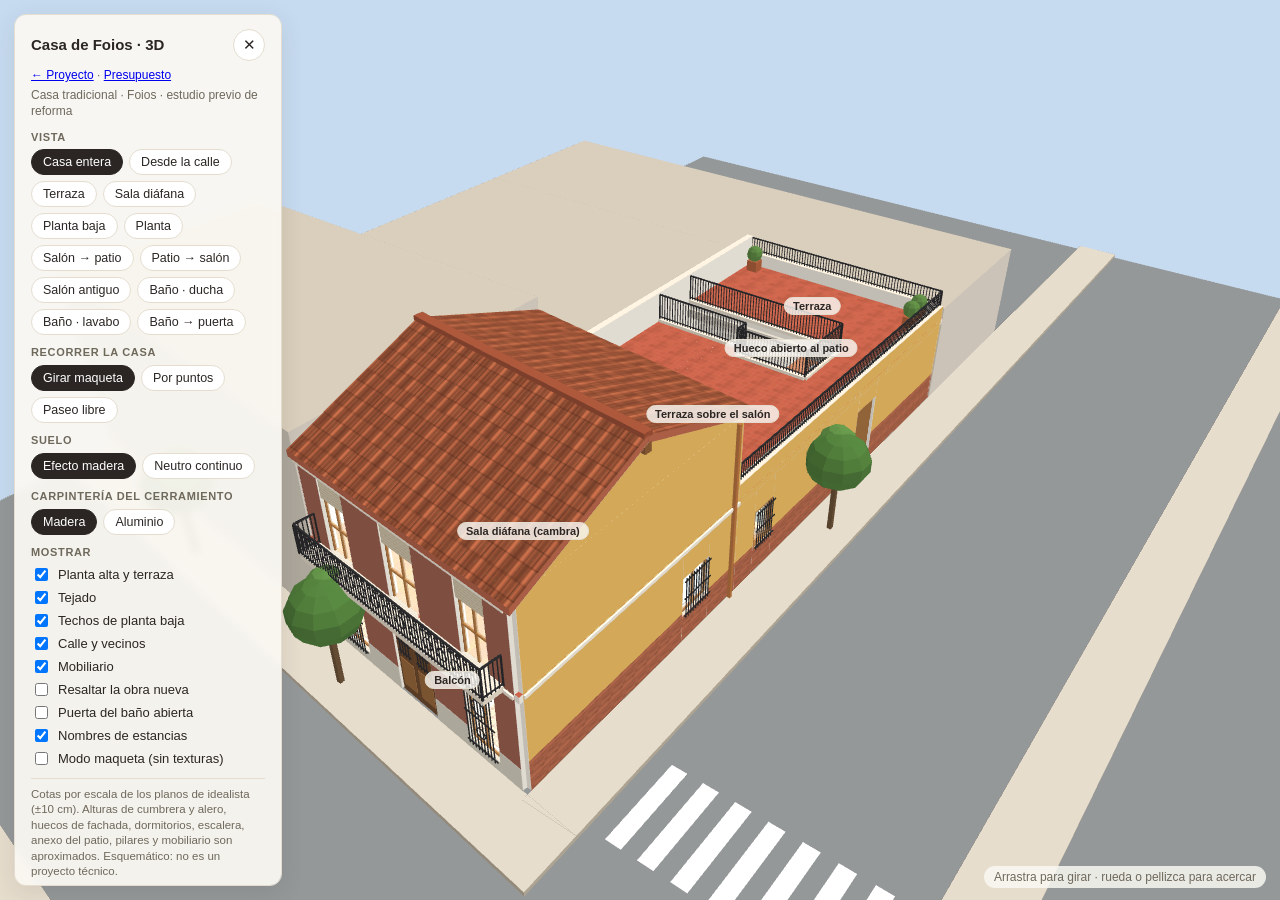
==== commit 7fc9e2eb: "Maqueta: fachada principal corregida (balcón corrido, tres balconeras, rejas y zócalo) y recorrido p" ====
--- a/maqueta/index.html
+++ b/maqueta/index.html
@@ -31,6 +31,16 @@
     background:rgba(250,248,243,.85); padding:4px 10px; border-radius:999px; }
   .panel { max-height:calc(100% - 28px); overflow:auto; z-index:5; }
   .lbl { z-index:1; }
+  .sel { font:inherit; font-size:12.5px; padding:5px 8px; border:1px solid var(--line); border-radius:8px; background:#fff; color:var(--ink); width:100%; }
+  .hot { position:absolute; display:none; flex-direction:column; align-items:center; gap:3px; background:none; border:0; padding:0; cursor:pointer; z-index:2; font:inherit; }
+  .hot i { width:30px; height:30px; border-radius:50%; background:rgba(255,255,255,.8); border:3px solid #1f6fb5; box-shadow:0 2px 8px rgba(0,0,0,.25); }
+  .hot.go i { border-color:#b9573f; }
+  .hot span { font-size:11px; font-weight:600; color:#2b2623; background:rgba(250,248,243,.9); border-radius:999px; padding:1px 7px; white-space:nowrap; }
+  .hot:hover i { background:#fff; }
+  #joy { position:absolute; left:18px; bottom:18px; width:124px; height:124px; border-radius:50%; background:rgba(250,248,243,.55); border:1px solid var(--line); display:none; touch-action:none; z-index:4; }
+  #knob { position:absolute; left:50%; top:50%; width:54px; height:54px; margin:-27px 0 0 -27px; border-radius:50%; background:rgba(43,38,35,.72); pointer-events:none; }
+  #fade { position:absolute; inset:0; background:#faf8f3; opacity:0; pointer-events:none; transition:opacity .25s; z-index:3; }
+  #fade.on { opacity:1; }
   .head { display:flex; align-items:center; justify-content:space-between; gap:10px; }
   .head h1 { margin:0; }
   .tog { flex:none; width:32px; height:32px; border:1px solid var(--line); background:#fff; border-radius:999px; font-size:15px; cursor:pointer; color:var(--ink); }
@@ -71,6 +81,15 @@
       </div>
     </div>
 
+    <div class="grp"><b>Recorrer la casa</b>
+      <div class="row" id="navs">
+        <button class="chip" data-n="vista">Girar maqueta</button>
+        <button class="chip" data-n="puntos">Por puntos</button>
+        <button class="chip" data-n="libre">Paseo libre</button>
+      </div>
+      <div class="row" id="gotoRow" style="margin-top:6px;display:none"><select id="goto" class="sel"><option value="">Ir a…</option></select></div>
+    </div>
+
     <div class="grp"><b>Suelo</b>
       <div class="row" id="floors">
         <button class="chip" data-f="madera">Efecto madera</button>
@@ -100,6 +119,9 @@
     <div class="note">Cotas por escala de los planos de idealista (±10 cm). Alturas de cumbrera y alero, huecos de fachada, dormitorios, escalera, anexo del patio, pilares y mobiliario son aproximados. Esquemático: no es un proyecto técnico.</div>
     </div>
   </div>
+  <div id="hots"></div>
+  <div id="joy"><div id="knob"></div></div>
+  <div id="fade"></div>
   <div class="hint" id="hint">Arrastra para girar · rueda o pellizca para acercar</div>
 </div>
 
@@ -110,7 +132,7 @@
 const SLAB = 0.22;        // canto de forjado
 const X_OLD = 4.08, X_NEW = 6.60, Z_S = 5.12, TL = 0.52;
 const WT = 0.25;          // grueso de muro
-const state = { floor:"madera", frame:"madera", roof:true, furn:true, hl:false, clay:false, view:"aerea", doorOpen:false, labels:true, upper:true, teja:true, env:true };
+const state = { nav:"vista", frontOpen:false, floor:"madera", frame:"madera", roof:true, furn:true, hl:false, clay:false, view:"aerea", doorOpen:false, labels:true, upper:true, teja:true, env:true };
 const wxFull = z => z>=0 ? TL*(1-z/Z_S) : TL+(0.81-TL)*(z/-2.65);   // eje del muro oblicuo central
 const xL = z => -7.87-0.1166*(z+1.85);                                 // eje de la fachada principal (oeste)
 
@@ -121,7 +143,7 @@
 function norm(v){const l=Math.hypot(v[0],v[1],v[2])||1;return [v[0]/l,v[1]/l,v[2]/l];}
 
 class Mesh {
-  constructor(){ this.v=[]; }
+  constructor(){ this.v=[]; this.coll=null; }
   tri(p,q,r,col,uv){
     let n = norm(cross(sub(q,p),sub(r,p)));
     const u = uv||[[0,0],[0,0],[0,0]];
@@ -138,6 +160,7 @@
   }
   /* prisma sobre cuadrilátero en planta [(x,z)*4], de h0 a h1 */
   prism(P,h0,h1,side,top,bottom){
+    if(this.coll) this.coll.push({P:P.map(p=>[p[0],p[1]]),h0:Math.min(h0,h1),h1:Math.max(h0,h1)});
     const B=P.map(p=>[p[0],h0,p[1]]), T=P.map(p=>[p[0],h1,p[1]]);
     const c=[P.reduce((s,p)=>s+p[0],0)/P.length,(h0+h1)/2,P.reduce((s,p)=>s+p[1],0)/P.length];
     this.quad(T[0],T[1],T[2],T[3],top||side,[c[0],h1+10,c[2]]);
@@ -192,6 +215,7 @@
 function build(){
   const C = palette();
   const solid=new Mesh(), roofs=new Mesh(), furn=new Mesh(), floors=new Mesh(), glass=new Mesh(), oldFloor=new Mesh(), redFloor=new Mesh(), bathFloor=new Mesh();
+  solid.coll=[]; furn.coll=[];
   const TOP=H+SLAB;
 
   /* ---- suelos ---- */
@@ -252,6 +276,7 @@
   wl(6.6,-2.65,13.04,-2.65,0,TOP);
 
   /* ---- cerramiento acristalado (x = 6.6) ---- */
+  const svC=solid.coll; solid.coll=null;
   const fcol=frameColor(), t=state.frame==="madera"?0.075:0.05, x0=X_NEW-t/2, x1=X_NEW+t/2;
   const bars=(z,w,h0,h1)=>solid.box(x0,x1,h0,h1,z-w/2,z+w/2,fcol);
   const w=t;
@@ -265,6 +290,8 @@
   solid.box(x1,x1+0.05,1.0,1.12,2.76,2.78,state.clay?hex("#6f6b65"):hex("#c9b27a"));
   solid.box(x1,x1+0.05,1.0,1.12,2.92,2.94,state.clay?hex("#6f6b65"):hex("#c9b27a"));
   glass.quad([X_NEW,0.09,0.04],[X_NEW,0.09,Z_S-0.04],[X_NEW,H-0.09,Z_S-0.04],[X_NEW,H-0.09,0.04],state.clay?hex("#cfe0ea"):hex("#bcd8e6"),[0,1,0]);
+  solid.coll=svC;
+  solid.coll.push({P:[[6.55,0],[6.65,0],[6.65,1.9],[6.55,1.9]],h0:0,h1:H,glass:true},{P:[[6.55,3.8],[6.65,3.8],[6.65,Z_S],[6.55,Z_S]],h0:0,h1:H,glass:true});
 
   /* ---- techos y terraza ---- */
   const roofPoly=[[-0.12,Z_S+0.13],[TL-0.06,-0.13],[X_NEW+0.12,-0.13],[X_NEW+0.12,Z_S+0.13]];
@@ -301,6 +328,7 @@
   }
   /* carpintería de un hueco: marco fino + cristal */
   function frameOp(ax,az,bx,bz,o,col,withGlass){
+    const svF=solid.coll; solid.coll=null;
     const dx=bx-ax,dz=bz-az,L=Math.hypot(dx,dz),ux=dx/L,uz=dz/L, P=d=>[ax+ux*d,az+uz*d], f=0.055, ft=0.07;
     const bar=(d0,d1,h0,h1)=>{ const a=P(d0),b=P(d1); solid.wall(a[0],a[1],b[0],b[1],ft,h0,h1,col,col); };
     bar(o.d0,o.d1,o.h-f,o.h);
@@ -308,6 +336,7 @@
     bar(o.d0,o.d0+f,o.s,o.h); bar(o.d1-f,o.d1,o.s,o.h);
     if(o.d1-o.d0>1.1){ const m=(o.d0+o.d1)/2; bar(m-f/2,m+f/2,o.s,o.h); }
     if(withGlass){ const a=P(o.d0+f),b=P(o.d1-f); glass.quad([a[0],o.s+(o.s>0?f:0),a[1]],[b[0],o.s+(o.s>0?f:0),b[1]],[b[0],o.h-f,b[1]],[a[0],o.h-f,a[1]],hex("#bcd4e2"),[0,1,0]); }
+    solid.coll=svF;
   }
   const op=(d0,d1,s,h)=>({d0,d1,s,h});
   const TOPH=TOP;
@@ -316,9 +345,9 @@
   {
     const ax=xL(-2.65), bx=xL(Z_S), L=Math.hypot(bx-ax, Z_S+2.65), k=L/(Z_S+2.65);
     const d=z=>(z+2.65)*k;
-    const ops=[op(d(-1.85),d(-0.45),0.9,2.2), op(d(0.60),d(2.10),0,2.45), op(d(3.2),d(4.5),0.9,2.2)];
+    const ops=[op(d(-1.9),d(-0.8),0.35,2.55), op(d(0.485),d(1.985),0,2.55), op(d(3.27),d(4.37),0.35,2.55)];
     wallOps(ax,-2.65,bx,Z_S,WT,ops,TOPH);
-    ops.forEach(o=>frameOp(ax,-2.65,bx,Z_S,o,fwood,true));
+    frameOp(ax,-2.65,bx,Z_S,ops[0],fwood,true); frameOp(ax,-2.65,bx,Z_S,ops[2],fwood,true);
   }
   /* ---- muro norte (medianera) hacia el oeste ---- */
   wl(xL(-2.65),-2.65,0.81,-2.65,0,TOPH);
@@ -357,8 +386,14 @@
   addQ(redFloor,[[-3.87,2.66],[wxFull(2.66),2.66],[wxFull(Z_S),Z_S],[-3.87,Z_S]],0.001,state.clay?hex("#d4d0c9"):fc);  // dormitorio 3 (suelo rojo)
   // escalera: peldaños
   {
-    const n=15, run=(2.575-0.2)/n, rise=TOP/n, sc=state.clay?hex("#c9c4bb"):hex("#a8794a");
+    const n=14, run=2.0/n, rise=TOP/n, sc=state.clay?hex("#c9c4bb"):hex("#a8794a"), svS=solid.coll; solid.coll=null;
     for(let i=0;i<n;i++){ const z1=-0.2-i*run, z0=z1-run; solid.box(-3.405,-2.535,0,(i+1)*rise,z0,z1,sc); }
+    solid.box(-3.405,-2.535,TOP-0.25,TOP,-2.65,-2.2,sc);
+    // pasamanos del lado abierto (este)
+    const hc=state.clay?hex("#bdb8b0"):hex("#7b5232");
+    solid.beam([-2.5,0.95,-0.25],[-2.5,TOP+0.95,-2.2],0.05,0.06,hc);
+    [-0.3,-1.0,-1.7].forEach(z=>{ const h=TOP*Math.max(0,Math.min(1,(-0.2-z)/2.0)); solid.box(-2.53,-2.47,h,h+0.95,z-0.03,z+0.03,hc); });
+    solid.coll=svS;
   }
 
   /* ---- losas de la planta alta (se muestran con "Techos") ---- */
@@ -445,12 +480,13 @@
 
   /* ============ DETALLE DE FACHADAS Y ESTRUCTURA ============ */
   const upper=new Mesh(), upGlass=new Mesh(), roofM=new Mesh(), roofTiles=new Mesh(), terr=new Mesh(), upFloor=new Mesh(), brick=new Mesh(), env=new Mesh();
+  upper.coll=[]; env.coll=[];
   const K=(a,b)=>hex(state.clay?(b||"#dcd8d1"):a);
-  const COL={ front:K("#a8735f","#e2ded8"), frontZ:K("#7f5d4c","#cfcac2"), side:K("#e2b45e","#e6e2dc"), cornice:K("#efe7d8","#ece9e3"),
+  const COL={ front:K("#9f6352","#e2ded8"), frontZ:K("#d9d2c3","#e6e2dc"), side:K("#e2b45e","#e6e2dc"), cornice:K("#efe7d8","#ece9e3"),
     iron:K("#2b2b2d","#8f8b84"), copper:K("#b8743f","#a9a49c"), beam:K("#7b5232","#c9c4bb"), shutter:K("#d8cbb0","#d9d5ce"),
     under:K("#efe6d6","#ebe8e3"), rafter:K("#8a5a35","#c9c4bb"), ridge:K("#9c4f36","#c4bfb7"), tileEdge:K("#b5654a","#cfcac2"),
     coping:K("#e6dccb","#dedad3"), white:K("#ffffff","#d4d0c9"), doorDk:K("#6e4a2f","#c9c4bb"), stair:K("#a8794a","#c9c4bb") };
-  const E=TOP+2.75, RH=E+1.55, RT=0.2, OVW=0.45, OVE=0.35;              // alero, cumbrera, canto del tejado, vuelos
+  const E=TOP+2.75, RH=E+1.55, RT=0.2, OVW=0.32, OVE=0.35;              // alero, cumbrera, canto del tejado, vuelos
   const xm=z=>(xL(z)+wxFull(z))/2;                                      // línea de cumbrera
   const yU=(x,z)=>{ const xw=xL(z), xe=wxFull(z), c=xm(z); return x<=c? E+(RH-E)*(x-xw)/(c-xw) : E+(RH-E)*(xe-x)/(xe-c); };
   const FX0=xL(-2.65), FX1=xL(Z_S), LF=Math.hypot(FX1-FX0,Z_S+2.65), kF=LF/(Z_S+2.65), dF=z=>(z+2.65)*kF, dS=x=>x-FX1;
@@ -485,6 +521,7 @@
     let cur=0; ops.slice().sort((p,q)=>p.d0-q.d0).forEach(o=>{ seg(cur,o.d0,h0,h1); seg(o.d0,o.d1,h0,o.s); seg(o.d0,o.d1,o.h,h1); cur=o.d1; }); seg(cur,L,h0,h1);
   }
   function frameM(m,gm,ax,az,bx,bz,o,col,door){
+    const svM=m.coll; m.coll=null;
     const dx=bx-ax,dz=bz-az,L=Math.hypot(dx,dz),ux=dx/L,uz=dz/L,P=d=>[ax+ux*d,az+uz*d], f=0.055, ft=0.07;
     const bar=(d0,d1,a,b)=>{ const p=P(d0),q=P(d1); m.wall(p[0],p[1],q[0],q[1],ft,a,b,col,col); };
     bar(o.d0,o.d1,o.h-f,o.h); if(!door) bar(o.d0,o.d1,o.s,o.s+f);
@@ -493,6 +530,7 @@
     if(door) bar(o.d0,o.d1,o.s+0.85,o.s+0.85+f);
     const a=P(o.d0+f),b=P(o.d1-f), y0=o.s+(door?0:f);
     gm.quad([a[0],y0,a[1]],[b[0],y0,b[1]],[b[0],o.h-f,b[1]],[a[0],o.h-f,a[1]],hex("#bcd4e2"),[0,1,0]);
+    m.coll=svM;
   }
   function gableTri(m,z,xa,xb,xc,t,col){
     const z0=z-t/2, z1=z+t/2;
@@ -504,10 +542,10 @@
   const lq=(m,Q,y,col,uvf)=>{ const P=Q.map(p=>[p[0],y,p[1]]); m.quad(P[0],P[1],P[2],P[3],col,[1,10,1],uvf?P.map(uvf):undefined); };
 
   /* ---- planta baja: fachadas exteriores ---- */
-  const opsF0=[op(dF(-1.85),dF(-0.45),0.9,2.2), op(dF(0.60),dF(2.10),0,2.45), op(dF(3.2),dF(4.5),0.9,2.2)];
+  const opsF0=[op(dF(-1.9),dF(-0.8),0.35,2.55), op(dF(0.485),dF(1.985),0,2.55), op(dF(3.27),dF(4.37),0.35,2.55)];
   const opsS0=[op(dS(-2.59),dS(-1.38),0.9,2.2), op(dS(0.93),dS(1.95),0.9,2.2), op(dS(7.08),dS(8.3),0,2.4)];
-  skin(solid,FX0,-2.65,FX1,Z_S,nW,OFF,opsF0,0,0.9,COL.frontZ);
-  skin(solid,FX0,-2.65,FX1,Z_S,nW,OFF,opsF0,0.9,TOP,COL.front);
+  skin(solid,FX0,-2.65,FX1,Z_S,nW,OFF+0.012,opsF0,0,0.75,COL.frontZ);      // zócalo de piedra clara
+  skin(solid,FX0,-2.65,FX1,Z_S,nW,OFF,opsF0,0.75,TOP,COL.front);
   skin(brick,FX1,Z_S,13.1,Z_S,[0,1],OFF,opsS0,0,1.0,COL.white,true);          // 1 m de ladrillo macizo visto (fachada lateral)
   skin(solid,FX1,Z_S,13.1,Z_S,[0,1],OFF,opsS0,1.0,TOP,COL.side);
   // ladrillo visto 1 m por dentro en los muros antiguos con humedad
@@ -518,18 +556,37 @@
   { const a=[FX0+nW[0]*0.15,-2.65+nW[1]*0.15], b=[FX1+nW[0]*0.15,Z_S+nW[1]*0.15]; solid.wall(a[0],a[1],b[0],b[1],0.07,TOP-0.14,TOP-0.03,COL.cornice,COL.cornice); }
   solid.wall(FX1,Z_S+0.15,0,Z_S+0.15,0.07,TOP-0.14,TOP-0.03,COL.cornice,COL.cornice);
   // rejas de las ventanas de planta baja
-  reja(solid,FX0,-2.65,FX1,Z_S,nW,OFF+0.07,dF(-1.85),dF(-0.45),0.9,2.2);
-  reja(solid,FX0,-2.65,FX1,Z_S,nW,OFF+0.07,dF(3.2),dF(4.5),0.9,2.2);
+  function ring(m,ax,az,bx,bz,nrm,off,d,h,r){
+    const dx=bx-ax,dz=bz-az,L=Math.hypot(dx,dz),ux=dx/L,uz=dz/L, P=(dd,hh)=>[ax+ux*dd+nrm[0]*off,hh,az+uz*dd+nrm[1]*off], n=10;
+    for(let i=0;i<n;i++){ const a0=2*Math.PI*i/n, a1=2*Math.PI*(i+1)/n; m.beam(P(d+r*Math.cos(a0),h+r*Math.sin(a0)),P(d+r*Math.cos(a1),h+r*Math.sin(a1)),0.022,0.022,COL.iron); }
+  }
+  [[-1.9,-0.8],[3.27,4.37]].forEach(([a,b])=>{
+    reja(solid,FX0,-2.65,FX1,Z_S,nW,OFF+0.07,dF(a),dF(b),0.35,2.55);
+    const c=(dF(a)+dF(b))/2; ring(solid,FX0,-2.65,FX1,Z_S,nW,OFF+0.07,c,1.85,0.24); ring(solid,FX0,-2.65,FX1,Z_S,nW,OFF+0.07,c,1.0,0.16);
+    ring(solid,FX0,-2.65,FX1,Z_S,nW,OFF+0.07,c,2.32,0.09);
+  });
   reja(solid,FX1,Z_S,13.1,Z_S,[0,1],OFF+0.07,dS(-2.59),dS(-1.38),0.9,2.2);
   reja(solid,FX1,Z_S,13.1,Z_S,[0,1],OFF+0.07,dS(0.93),dS(1.95),0.9,2.2);
   // puerta de la calle: dos hojas de madera con cuarterones
   {
     const ux=(FX1-FX0)/LF, uz=(Z_S+2.65)/LF, PF=(d,o)=>[FX0+ux*d+nW[0]*o,-2.65+uz*d+nW[1]*o];
-    const a0=dF(0.60)+0.06, a1=dF(2.10)-0.06, mid=(a0+a1)/2;
-    [[a0,mid-0.008],[mid+0.008,a1]].forEach(([d0,d1])=>{
-      const p=PF(d0,0.06), q=PF(d1,0.06); solid.wall(p[0],p[1],q[0],q[1],0.05,0,2.39,COL.doorDk,COL.doorDk);
-      [[0.25,1.05],[1.25,2.15]].forEach(([h0,h1])=>{ const r=PF(d0+0.08,0.09), t=PF(d1-0.08,0.09); solid.wall(r[0],r[1],t[0],t[1],0.02,h0,h1,C.door,C.door); });
-    });
+    const a0=dF(0.485)+0.04, a1=dF(1.985)-0.04, mid=(a0+a1)/2, lw=(a1-a0)/2-0.01;
+    if(state.frontOpen){
+      [[a0,1],[a1,-1]].forEach(([d,sg])=>{ const h=PF(d,-0.13), an=1.45;
+        const dx=Math.cos(an)*ux*sg-Math.sin(an)*nW[0], dz=Math.cos(an)*uz*sg-Math.sin(an)*nW[1];
+        solid.wall(h[0],h[1],h[0]+dx*lw,h[1]+dz*lw,0.05,0,2.5,COL.doorDk,COL.doorDk); });
+    } else {
+      [[a0,mid-0.008],[mid+0.008,a1]].forEach(([d0,d1])=>{
+        const p=PF(d0,0.06), q=PF(d1,0.06); solid.wall(p[0],p[1],q[0],q[1],0.05,0,2.5,COL.doorDk,COL.doorDk);
+        const r=PF(d0+0.08,0.09), t=PF(d1-0.08,0.09); solid.wall(r[0],r[1],t[0],t[1],0.02,0.25,1.2,C.door,C.door);
+        reja(solid,FX0,-2.65,FX1,Z_S,nW,0.11,d0+0.1,d1-0.1,1.42,2.25);
+      });
+    }
+    // farol sobre la puerta
+    { const zc=1.235, b0=[xL(zc)+nW[0]*0.13,zc+nW[1]*0.13], b1=[xL(zc)+nW[0]*0.42,zc+nW[1]*0.42];
+      solid.beam([b0[0],2.98,b0[1]],[b1[0],2.98,b1[1]],0.03,0.03,COL.iron);
+      solid.box(b1[0]-0.015,b1[0]+0.015,2.86,2.98,b1[1]-0.015,b1[1]+0.015,COL.iron);
+      solid.sphere(b1[0],2.76,b1[1],0.11,K("#f6f1e2","#ebe9e4"),10,7); }
   }
   // bajante (PVC pintado en cobre) en la esquina del cuerpo alto
   solid.box(-0.36,-0.26,0,TOP,Z_S+0.14,Z_S+0.24,COL.copper);
@@ -541,20 +598,26 @@
 
   /* ============ PLANTA ALTA: SALA DIÁFANA ============ */
   // fachada principal: dos ventanas y la puerta del balcón
-  const opsF1=[op(dF(-1.85),dF(-0.45),TOP+0.45,TOP+2.35), op(dF(0.60),dF(2.10),TOP+0.45,TOP+2.35), op(dF(3.2),dF(4.5),TOP,TOP+2.45)];
+  const opsF1=[op(dF(-1.85),dF(-0.85),TOP,TOP+2.5), op(dF(0.635),dF(1.835),TOP,TOP+2.5), op(dF(3.32),dF(4.32),TOP,TOP+2.5)];
   wallOpsM(upper,FX0,-2.65,FX1,Z_S,WT,opsF1,TOP,E);
-  opsF1.forEach((o,i)=>frameM(upper,upGlass,FX0,-2.65,FX1,Z_S,o,fwood,i===2));
+  opsF1.forEach(o=>frameM(upper,upGlass,FX0,-2.65,FX1,Z_S,o,fwood,true));
   skin(upper,FX0,-2.65,FX1,Z_S,nW,OFF,opsF1,TOP,E,COL.front);
   { const a=[FX0+nW[0]*0.17,-2.65+nW[1]*0.17], b=[FX1+nW[0]*0.17,Z_S+nW[1]*0.17]; upper.wall(a[0],a[1],b[0],b[1],0.14,E-0.3,E-0.08,COL.cornice,COL.cornice); }
   // persianas enrollables a medio bajar
-  [0,1].forEach(i=>{ const o=opsF1[i];
+  [0,1,2].forEach(i=>{ const o=opsF1[i];
     lineQuad(upper,FX0,-2.65,FX1,Z_S,nW,OFF-0.03,o.d0,o.d1,o.h-0.8,o.h,COL.shutter);
     for(let h=o.h-0.78; h<o.h-0.02; h+=0.08) lineQuad(upper,FX0,-2.65,FX1,Z_S,nW,OFF-0.025,o.d0,o.d1,h,h+0.012,K("#b7a98d","#c9c4bb")); });
   // balcón con barandilla de forja
   {
-    const z0=3.0, z1=4.7, out=0.7, Pz=(z,o)=>[xL(z)+nW[0]*o, z+nW[1]*o];
+    const z0=-2.3, z1=4.8, out=0.6, Pz=(z,o)=>[xL(z)+nW[0]*o, z+nW[1]*o];
     const A=Pz(z0,OFF), B=Pz(z1,OFF), C2=Pz(z1,OFF+out), D=Pz(z0,OFF+out);
-    upper.prism([A,B,C2,D],TOP-0.1,TOP+0.05,COL.coping,COL.coping);
+    upper.prism([A,B,C2,D],TOP-0.12,TOP+0.05,COL.coping,COL.coping);
+    { const sv=upper.coll; upper.coll=null;
+      upper.prism([Pz(z0+0.08,OFF),Pz(z1-0.08,OFF),Pz(z1-0.08,OFF+out-0.1),Pz(z0+0.08,OFF+out-0.1)],TOP-0.22,TOP-0.12,COL.cornice,COL.cornice);
+      const Lb=Math.hypot(C2[0]-D[0],C2[1]-D[1]);
+      for(let d=0.3; d<Lb-0.2; d+=0.5) ring(upper,D[0],D[1],C2[0],C2[1],[0,0],0,d,TOP+0.5,0.17);
+      for(let d=0.15; d<Lb-0.1; d+=0.25) ring(upper,D[0],D[1],C2[0],C2[1],[0,0],0,d,TOP+0.86,0.06);
+      upper.coll=sv; }
     rail(upper,D[0],D[1],C2[0],C2[1],TOP+0.05,TOP+1.0,0.11,COL.iron);
     rail(upper,A[0],A[1],D[0],D[1],TOP+0.05,TOP+1.0,0.11,COL.iron);
     rail(upper,B[0],B[1],C2[0],C2[1],TOP+0.05,TOP+1.0,0.11,COL.iron);
@@ -705,7 +768,9 @@
   // aparador
   furn.box(1.0,2.7,0,0.85,0.13,0.55,C.wood);
 
-  return {solid,roofs,furn,floors,patioMesh,glass,oldFloor,redFloor,bathFloor,upper,upGlass,roofM,roofTiles,terr,upFloor,brick,env};
+  furn.coll.forEach(q=>q.src="f"); env.coll.forEach(q=>q.src="e");
+  return {solid,roofs,furn,floors,patioMesh,glass,oldFloor,redFloor,bathFloor,upper,upGlass,roofM,roofTiles,terr,upFloor,brick,env,
+    coll:solid.coll.concat(upper.coll,furn.coll,env.coll)};
 }
 
 /* ============ texturas procedurales ============ */
@@ -820,7 +885,7 @@
   hydA:mkTex(gl,hyd(["#e8dcc0","#8c5a3b","#c79a5a"])), hydB:mkTex(gl,hyd(["#f2eee4","#2e6064","#8fb5b0"])),
   roof:mkTex(gl,drawRoof), terr:mkTex(gl,drawTerr), brick:mkTex(gl,drawBrick)};
 
-let GEO={}, BUF={};
+let GEO={}, BUF={}; var COLL=[];
 function upload(name,mesh){
   if(!BUF[name]) BUF[name]=gl.createBuffer();
   gl.bindBuffer(gl.ARRAY_BUFFER,BUF[name]);
@@ -828,7 +893,7 @@
   BUF[name].n=mesh.v.length/11;
 }
 function rebuild(){
-  const g=build(); GEO=g;
+  const g=build(); GEO=g; COLL=prepColl(g.coll);
   for(const k of ["solid","roofs","furn","floors","patioMesh","glass","oldFloor","redFloor","bathFloor","upper","upGlass","roofM","roofTiles","terr","upFloor","brick","env"]) upload(k,g[k]);
   draw();
 }
@@ -872,6 +937,7 @@
 };
 function setView(name){
   const v=VIEWS[name]; state.view=name;
+  if(state.nav!=="vista"){ state.nav="vista"; anim=null; if(typeof navUI==="function") navUI(); }
   cam.mode=v.mode; cam.fov=v.fov*Math.PI/180; cam.yaw=v.yaw; cam.pitch=v.pitch;
   if(v.mode==="orbit"){cam.target=v.target.slice();cam.dist=v.dist;} else {cam.eye=v.eye.slice();}
   ["roof","upper","teja","env"].forEach(k=>{ if(v[k]!==undefined) state[k]=v[k]; });
@@ -890,7 +956,8 @@
     c=[e[0]+cp*Math.cos(cam.yaw),e[1]+Math.sin(cam.pitch),e[2]+cp*Math.sin(cam.yaw)];
   }
   const up=(cam.mode==="orbit"&&cam.pitch>1.45)?[-Math.cos(cam.yaw),0,-Math.sin(cam.yaw)]:[0,1,0];
-  lastVP=mul(perspective(cam.fov,asp,0.05,120),lookAt(e,c,up)); return lastVP;
+  let fy=cam.fov; if(cam.mode==="look"&&asp<1) fy=Math.min(1.75,2*Math.atan(Math.tan(cam.fov/2)*0.85/asp));   // en vertical se abre el ángulo
+  lastVP=mul(perspective(fy,asp,0.05,120),lookAt(e,c,up)); return lastVP;
 }
 
 function resize(){
@@ -925,6 +992,7 @@
   if(state.upper) drawMesh("upGlass",false,null,0.28);
   gl.depthMask(true);
   updateLabels();
+  if(typeof updateHot==="function") updateHot();
 }
 
 /* ============ etiquetas de estancias ============ */
@@ -994,9 +1062,181 @@
   document.querySelectorAll("#floors .chip").forEach(b=>b.classList.toggle("on",b.dataset.f===state.floor));
   document.querySelectorAll("#frames .chip").forEach(b=>b.classList.toggle("on",b.dataset.c===state.frame));
 }
+/* ============ RECORRER LA CASA: por puntos y paseo libre ============ */
+const TOPF=H+SLAB, EYE=1.6, RAD=0.22;
+function prepColl(list){
+  return list.map(q=>{ const xs=q.P.map(p=>p[0]), zs=q.P.map(p=>p[1]);
+    q.minx=Math.min(...xs); q.maxx=Math.max(...xs); q.minz=Math.min(...zs); q.maxz=Math.max(...zs); return q; });
+}
+const activeQ=q=>(q.src!=="f"||state.furn)&&(q.src!=="e"||state.env);
+function inQuad(P,x,z){ let s=0; for(let i=0;i<P.length;i++){ const a=P[i],b=P[(i+1)%P.length];
+  const c=(b[0]-a[0])*(z-a[1])-(b[1]-a[1])*(x-a[0]); if(Math.abs(c)<1e-12) continue; const g=c>0?1:-1; if(!s) s=g; else if(g!==s) return false; } return true; }
+function segDist(x,z,a,b){ const dx=b[0]-a[0],dz=b[1]-a[1],L=dx*dx+dz*dz||1e-9; let t=((x-a[0])*dx+(z-a[1])*dz)/L; t=Math.max(0,Math.min(1,t)); return Math.hypot(x-a[0]-t*dx,z-a[1]-t*dz); }
+function segX(p,q,a,b){ const d=(q[0]-p[0])*(b[1]-a[1])-(q[1]-p[1])*(b[0]-a[0]); if(Math.abs(d)<1e-12) return false;
+  const t=((a[0]-p[0])*(b[1]-a[1])-(a[1]-p[1])*(b[0]-a[0]))/d, u=((a[0]-p[0])*(q[1]-p[1])-(a[1]-p[1])*(q[0]-p[0]))/d; return t>=0&&t<=1&&u>=0&&u<=1; }
+function hits(x,z,y){
+  for(const q of COLL){ if(!activeQ(q)||q.h0>=y+1.5||q.h1<=y+0.25) continue;
+    if(x<q.minx-RAD||x>q.maxx+RAD||z<q.minz-RAD||z>q.maxz+RAD) continue;
+    if(inQuad(q.P,x,z)) return true;
+    for(let i=0;i<q.P.length;i++) if(segDist(x,z,q.P[i],q.P[(i+1)%q.P.length])<RAD) return true; }
+  return false;
+}
+function sees(ax,az,bx,bz,y){
+  const yy=y+1.3, mnx=Math.min(ax,bx),mxx=Math.max(ax,bx),mnz=Math.min(az,bz),mxz=Math.max(az,bz);
+  for(const q of COLL){ if(!activeQ(q)||q.glass||q.h0>yy||q.h1<yy) continue;
+    if(q.maxx<mnx||q.minx>mxx||q.maxz<mnz||q.minz>mxz) continue;
+    for(let i=0;i<q.P.length;i++) if(segX([ax,az],[bx,bz],q.P[i],q.P[(i+1)%q.P.length])) return false; }
+  return true;
+}
+const inStair=(x,z)=>x>-3.48&&x<-2.46&&z<-0.2&&z>-2.65;
+const ramp=z=>TOPF*Math.max(0,Math.min(1,(-0.2-z)/2.0));
+const floorAt=(x,z,lv)=>inStair(x,z)?ramp(z):(lv?TOPF:0);
+
+const walker={x:-7.0,z:1.24,y:0,level:0};
+function placeCam(){ cam.mode="look"; cam.eye=[walker.x,walker.y+EYE,walker.z]; }
+
+const PTS=[
+  {id:"calle",n:"Calle",x:xL(1.235)-2.4,z:1.235,L:0,yaw:0},
+  {id:"entrada",n:"Entrada",x:-7.0,z:1.24,L:0,yaw:0},
+  {id:"antiguo",n:"Salón antiguo",x:-3.9,z:1.2,L:0},
+  {id:"dorm1",n:"Dormitorio 1",x:-6.6,z:-1.4,L:0},
+  {id:"dorm2",n:"Dormitorio 2",x:-7.1,z:3.9,L:0},
+  {id:"dorm3",n:"Dormitorio 3",x:-3.1,z:3.9,L:0},
+  {id:"pieEsc",n:"Escalera",x:-2.95,z:0.7,L:0,yaw:-1.5708},
+  {id:"subir",n:"Subir ↑",x:-2.95,z:-0.05,L:0,go:"arriba"},
+  {id:"norte",n:"Paso al baño",x:-0.9,z:-1.3,L:0},
+  {id:"bano",n:"Baño",x:1.45,z:-1.2,L:0},
+  {id:"salon",n:"Salón ampliado",x:1.6,z:2.2,L:0,yaw:0},
+  {id:"comedor",n:"Junto a la cristalera",x:5.6,z:3.1,L:0},
+  {id:"cocina",n:"Cocina",x:4.6,z:-1.1,L:0},
+  {id:"patio",n:"Patio",x:7.8,z:2.2,L:0},
+  {id:"porche",n:"Porche",x:10.2,z:3.9,L:0,yaw:3.3},
+  {id:"arriba",n:"Llegada a la sala",x:-1.95,z:-2.15,L:1,yaw:3.14},
+  {id:"bajar",n:"Bajar ↓",x:-1.9,z:-1.0,L:1,go:"pieEsc"},
+  {id:"sala",n:"Sala diáfana",x:-5.2,z:1.0,L:1},
+  {id:"salaS",n:"Sala (lado sur)",x:-2.0,z:3.8,L:1},
+  {id:"balcon",n:"Balcón",x:xL(1.235)-0.43,z:1.235,L:1,yaw:3.14},
+  {id:"terrS",n:"Terraza sobre el salón",x:2.8,z:2.6,L:1,yaw:0},
+  {id:"terrN",n:"Terraza (cocina)",x:4.5,z:-1.6,L:1},
+  {id:"terrE",n:"Terraza (fondo)",x:11.2,z:1.5,L:1,yaw:3.14}
+];
+const hotWrap=document.getElementById("hots");
+const hotEls=PTS.map(p=>{ const d=document.createElement("button"); d.className="hot"+(p.go?" go":""); d.type="button";
+  d.innerHTML=`<i></i><span>${p.n}</span>`; d.onclick=e=>{ e.stopPropagation(); goTo(p); }; hotWrap.appendChild(d); return d; });
+function updateHot(){
+  const show=state.nav==="puntos"&&!anim&&lastVP&&!window.__hideLabels;
+  PTS.forEach((p,i)=>{ const el=hotEls[i];
+    if(!show||p.L!==walker.level){ el.style.display="none"; return; }
+    const dist=Math.hypot(p.x-walker.x,p.z-walker.z);
+    if(dist<0.6||dist>14||!sees(walker.x,walker.z,p.x,p.z,walker.y)){ el.style.display="none"; return; }
+    const m=lastVP, P=[p.x,(p.L?TOPF:0)+0.03,p.z];
+    const X=m[0]*P[0]+m[4]*P[1]+m[8]*P[2]+m[12], Y=m[1]*P[0]+m[5]*P[1]+m[9]*P[2]+m[13], W=m[3]*P[0]+m[7]*P[1]+m[11]*P[2]+m[15];
+    if(W<=0.1){ el.style.display="none"; return; }
+    const sx=(X/W*0.5+0.5)*canvas.clientWidth, sy=(1-(Y/W*0.5+0.5))*canvas.clientHeight;
+    if(sx<-40||sx>canvas.clientWidth+40||sy<-40||sy>canvas.clientHeight+40){ el.style.display="none"; return; }
+    const sc=Math.max(0.6,Math.min(1.15,3.2/dist));
+    el.style.display="flex"; el.style.left=sx+"px"; el.style.top=sy+"px"; el.style.transform=`translate(-50%,-50%) scale(${sc})`;
+  });
+}
+let anim=null;
+const angDiff=(a,b)=>{ let d=a-b; while(d>Math.PI) d-=2*Math.PI; while(d<-Math.PI) d+=2*Math.PI; return d; };
+function goTo(p){
+  const t=p.go?PTS.find(q=>q.id===p.go):p, path=[{x:walker.x,z:walker.z,y:walker.y}];
+  if(t.L!==walker.level){
+    const SB={x:-2.95,z:-0.05,y:0}, ST={x:-2.95,z:-2.25,y:TOPF}, SE={x:-1.95,z:-2.15,y:TOPF};
+    (t.L>walker.level?[SB,ST,SE]:[SE,ST,SB]).forEach(w=>path.push(w));
+  }
+  path.push({x:t.x,z:t.z,y:t.L?TOPF:0});
+  const segs=[]; let tot=0;
+  for(let i=1;i<path.length;i++){ const a=path[i-1],b=path[i],len=Math.hypot(b.x-a.x,b.z-a.z,b.y-a.y); if(len<1e-3) continue; segs.push({a,b,len}); tot+=len; }
+  if(!segs.length) return;
+  anim={segs,tot,t0:performance.now(),L:t.L,yaw:t.yaw}; draw(); requestAnimationFrame(animStep);
+}
+function animStep(now){
+  if(!anim) return;
+  let d=(now-anim.t0)/1000*2.0, done=d>=anim.tot; if(done) d=anim.tot;
+  let s=anim.segs[anim.segs.length-1], k=1;
+  for(const g of anim.segs){ if(d<=g.len){ s=g; k=d/g.len; break; } d-=g.len; }
+  walker.x=s.a.x+(s.b.x-s.a.x)*k; walker.z=s.a.z+(s.b.z-s.a.z)*k; walker.y=s.a.y+(s.b.y-s.a.y)*k;
+  const hz=Math.hypot(s.b.x-s.a.x,s.b.z-s.a.z);
+  if(hz>0.25&&!done) cam.yaw+=angDiff(Math.atan2(s.b.z-s.a.z,s.b.x-s.a.x),cam.yaw)*0.08;
+  cam.pitch*=0.92;
+  if(done){ walker.level=anim.L; if(anim.yaw!==undefined) cam.yaw=anim.yaw; anim=null; }
+  placeCam(); draw();
+  if(anim) requestAnimationFrame(animStep);
+}
+const fade=document.getElementById("fade");
+function teleport(p){
+  anim=null; fade.classList.add("on");
+  setTimeout(()=>{ walker.x=p.x; walker.z=p.z; walker.level=p.L; walker.y=p.L?TOPF:0;
+    if(p.yaw!==undefined) cam.yaw=p.yaw; cam.pitch=0; placeCam(); draw(); fade.classList.remove("on"); },260);
+}
+/* paseo libre */
+const keys={}, joy={x:0,y:0,on:false}; let loopOn=false, lastT=0;
+const KEYS=["w","a","s","d","q","e","arrowup","arrowdown","arrowleft","arrowright","shift"];
+window.addEventListener("keydown",e=>{ if(state.nav!=="libre") return; const k=e.key.toLowerCase(); if(!KEYS.includes(k)) return;
+  if(document.activeElement&&document.activeElement.tagName==="SELECT") document.activeElement.blur();
+  keys[k]=true; e.preventDefault(); kick(); });
+window.addEventListener("keyup",e=>{ keys[e.key.toLowerCase()]=false; });
+window.addEventListener("blur",()=>{ for(const k in keys) keys[k]=false; });
+function kick(){ if(!loopOn){ loopOn=true; lastT=performance.now(); requestAnimationFrame(walkLoop); } }
+function walkLoop(now){
+  const dt=Math.min(0.05,(now-lastT)/1000); lastT=now;
+  const f=(keys.w||keys.arrowup?1:0)-(keys.s||keys.arrowdown?1:0)-joy.y, st=(keys.d?1:0)-(keys.a?1:0)+joy.x;
+  const turn=(keys.arrowright||keys.e?1:0)-(keys.arrowleft||keys.q?1:0);
+  if(state.nav!=="libre"||(!f&&!st&&!turn&&!joy.on)){ loopOn=false; return; }
+  cam.yaw+=turn*1.7*dt;
+  const v=(keys.shift?2.8:1.4)*dt, c=Math.cos(cam.yaw), s=Math.sin(cam.yaw);
+  let mx=(c*f-s*st)*v, mz=(s*f+c*st)*v; const m=Math.hypot(mx,mz); if(m>v){ mx*=v/m; mz*=v/m; }
+  if(m>0) move(mx,mz);
+  placeCam(); draw(); requestAnimationFrame(walkLoop);
+}
+function move(dx,dz){
+  const tryP=(x,z)=>{ let lv=walker.level; const y=floorAt(x,z,lv); if(inStair(x,z)) lv=y>TOPF/2?1:0;
+    if(Math.abs(y-walker.y)>0.45||hits(x,z,y)) return false;
+    walker.x=x; walker.z=z; walker.y=y; walker.level=lv; return true; };
+  if(!tryP(walker.x+dx,walker.z+dz)) if(!tryP(walker.x+dx,walker.z)) tryP(walker.x,walker.z+dz);
+}
+{ const J=document.getElementById("joy"), K=document.getElementById("knob");
+  const upd=e=>{ const r=J.getBoundingClientRect(); let dx=e.clientX-(r.left+r.width/2), dy=e.clientY-(r.top+r.height/2);
+    const L=Math.hypot(dx,dy), R=r.width*0.38; if(L>R){ dx*=R/L; dy*=R/L; }
+    K.style.transform=`translate(${dx}px,${dy}px)`; joy.x=dx/R; joy.y=dy/R; };
+  J.addEventListener("pointerdown",e=>{ J.setPointerCapture(e.pointerId); joy.on=true; upd(e); kick(); e.stopPropagation(); });
+  J.addEventListener("pointermove",e=>{ if(joy.on) upd(e); });
+  const end=()=>{ joy.on=false; joy.x=joy.y=0; K.style.transform=""; };
+  J.addEventListener("pointerup",end); J.addEventListener("pointercancel",end);
+}
+/* selector de modo */
+const coarse=window.matchMedia("(pointer:coarse)").matches;
+const HINT={vista:"Arrastra para girar · rueda o pellizca para acercar",
+  puntos:"Toca un círculo para ir · arrastra para mirar",
+  libre:coarse?"Joystick para andar · arrastra para mirar":"W A S D o flechas para andar · Q/E o arrastrar para girar · Mayús para correr"};
+function navUI(){
+  document.querySelectorAll("#navs .chip").forEach(b=>b.classList.toggle("on",b.dataset.n===state.nav));
+  document.getElementById("gotoRow").style.display=state.nav==="vista"?"none":"";
+  document.getElementById("joy").style.display=state.nav==="libre"?"block":"none";
+  document.getElementById("hint").textContent=HINT[state.nav];
+}
+function setNav(mode){
+  const prev=state.nav; state.nav=mode; anim=null;
+  if(mode==="vista"){ navUI(); if(state.frontOpen){ state.frontOpen=false; rebuild(); } setView("aerea"); return; }
+  const need=!state.doorOpen||!state.frontOpen; state.doorOpen=true; state.frontOpen=true;
+  Object.assign(state,{roof:true,upper:true,teja:true}); syncChecks();
+  if(prev==="vista"){ const p=PTS.find(q=>q.id==="entrada"); Object.assign(walker,{x:p.x,z:p.z,y:0,level:0}); cam.yaw=0; cam.pitch=-0.05; }
+  cam.fov=75*Math.PI/180; placeCam();
+  document.querySelectorAll("#views .chip").forEach(b=>b.classList.remove("on"));
+  navUI(); if(need) rebuild(); else draw();
+  if(small.matches) setPanel(false);
+}
+document.querySelectorAll("#navs .chip").forEach(b=>b.onclick=()=>setNav(b.dataset.n));
+{ const sel=document.getElementById("goto");
+  [["Planta baja",0],["Planta alta y terraza",1]].forEach(([lab,L])=>{ const g=document.createElement("optgroup"); g.label=lab;
+    PTS.filter(p=>p.L===L&&!p.go).forEach(p=>{ const o=document.createElement("option"); o.value=p.id; o.textContent=p.n; g.appendChild(o); }); sel.appendChild(g); });
+  sel.onchange=()=>{ const p=PTS.find(q=>q.id===sel.value); sel.value=""; if(p){ teleport(p); if(small.matches) setPanel(false); } };
+}
 /* API para exportar vistas */
-window.api={hideUI:(h)=>{window.__hideLabels=h;document.querySelector('.panel').style.display=h?'none':'';document.getElementById('hint').style.display=h?'none':'';draw();}, setView, set:(o)=>{Object.assign(state,o);syncChecks();sync();rebuild();}, cam, state};
-sync(); setView("aerea"); rebuild();
+window.api={nav:(m)=>setNav(m), go:(id)=>goTo(PTS.find(q=>q.id===id)), tp:(id)=>{const p=PTS.find(q=>q.id===id);Object.assign(walker,{x:p.x,z:p.z,level:p.L,y:p.L?TOPF:0});if(p.yaw!==undefined)cam.yaw=p.yaw;cam.pitch=0;placeCam();draw();}, walker, move:(dx,dz)=>{move(dx,dz);placeCam();draw();}, hideUI:(h)=>{window.__hideLabels=h;document.querySelector('.panel').style.display=h?'none':'';document.getElementById('hint').style.display=h?'none':'';draw();}, setView, set:(o)=>{Object.assign(state,o);syncChecks();sync();rebuild();}, cam, state};
+sync(); setView("aerea"); rebuild(); navUI();
 </script>
 </body>
 </html>
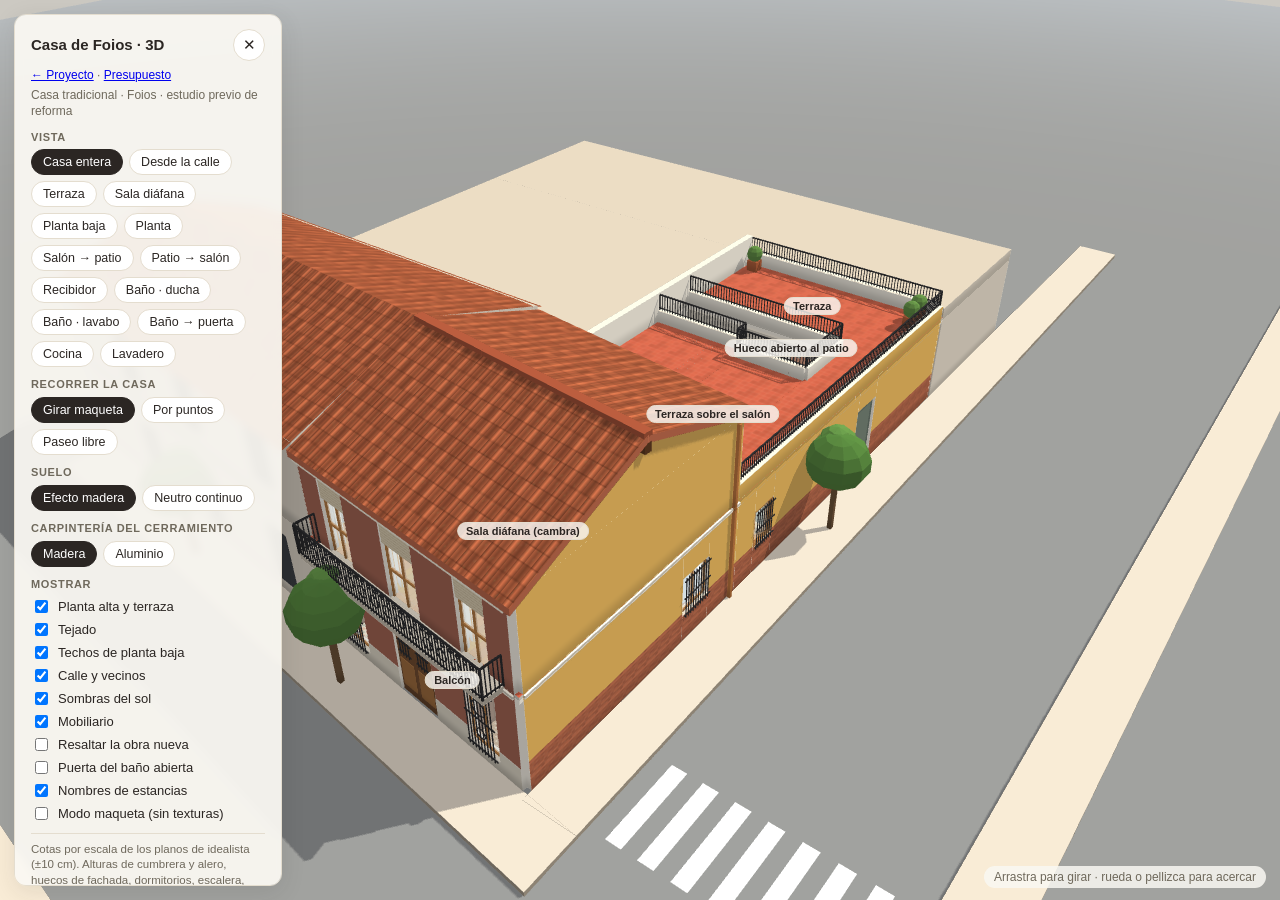
==== commit 6b2568de: "Maqueta con texturas, sombras y más detalle; presupuesto con precios de ejemplo y fuentes" ====
--- a/maqueta/index.html
+++ b/maqueta/index.html
@@ -74,10 +74,12 @@
         <button class="chip" data-v="planta">Planta</button>
         <button class="chip" data-v="interior">Salón → patio</button>
         <button class="chip" data-v="patio">Patio → salón</button>
-        <button class="chip" data-v="antiguo">Salón antiguo</button>
+        <button class="chip" data-v="antiguo">Recibidor</button>
         <button class="chip" data-v="bano">Baño · ducha</button>
         <button class="chip" data-v="bano2">Baño · lavabo</button>
         <button class="chip" data-v="bano3">Baño → puerta</button>
+        <button class="chip" data-v="cocina">Cocina</button>
+        <button class="chip" data-v="anexo">Lavadero</button>
       </div>
     </div>
 
@@ -109,6 +111,7 @@
       <label class="chk"><input type="checkbox" id="teja" checked> Tejado</label>
       <label class="chk"><input type="checkbox" id="roof"> Techos de planta baja</label>
       <label class="chk"><input type="checkbox" id="env" checked> Calle y vecinos</label>
+      <label class="chk"><input type="checkbox" id="shadows" checked> Sombras del sol</label>
       <label class="chk"><input type="checkbox" id="furn" checked> Mobiliario</label>
       <label class="chk"><input type="checkbox" id="hl"> Resaltar la obra nueva</label>
       <label class="chk"><input type="checkbox" id="bdoor"> Puerta del baño abierta</label>
@@ -132,7 +135,7 @@
 const SLAB = 0.22;        // canto de forjado
 const X_OLD = 4.08, X_NEW = 6.60, Z_S = 5.12, TL = 0.52;
 const WT = 0.25;          // grueso de muro
-const state = { nav:"vista", frontOpen:false, floor:"madera", frame:"madera", roof:true, furn:true, hl:false, clay:false, view:"aerea", doorOpen:false, labels:true, upper:true, teja:true, env:true };
+const state = { shadows:true, nav:"vista", frontOpen:false, floor:"madera", frame:"madera", roof:true, furn:true, hl:false, clay:false, view:"aerea", doorOpen:false, labels:true, upper:true, teja:true, env:true };
 const wxFull = z => z>=0 ? TL*(1-z/Z_S) : TL+(0.81-TL)*(z/-2.65);   // eje del muro oblicuo central
 const xL = z => -7.87-0.1166*(z+1.85);                                 // eje de la fachada principal (oeste)
 
@@ -217,6 +220,7 @@
   const solid=new Mesh(), roofs=new Mesh(), furn=new Mesh(), floors=new Mesh(), glass=new Mesh(), oldFloor=new Mesh(), redFloor=new Mesh(), bathFloor=new Mesh();
   solid.coll=[]; furn.coll=[];
   const TOP=H+SLAB;
+  const TMS={}, tm=(grp,tex)=>{ const g=TMS[grp]||(TMS[grp]={}); return g[tex]||(g[tex]=new Mesh()); };
 
   /* ---- suelos ---- */
   const salonFloor=[[0,Z_S],[TL,0],[X_NEW,0],[X_NEW,Z_S]];
@@ -237,17 +241,12 @@
     patioMesh.quad(P[0],P[1],P[2],P[3],col,[1,10,1],P.map(p=>[p[0]/1.6,p[2]/1.6]));
   }
   // cocina y baño
-  solid.quad([2.93,0.001,-2.65],[6.6,0.001,-2.65],[6.6,0.001,0],[2.93,0.001,0],C.floorKitchen,[1,10,1]);
-  {
-    const y=0.002, P=[[0.81,y,-2.65],[2.93,y,-2.65],[2.93,y,0],[TL,y,0]];
-    bathFloor.quad(P[0],P[1],P[2],P[3],state.clay?hex("#d4d0c9"):fc,[1,10,1],P.map(p=>[p[0]/0.4,p[2]/0.4]));
-  }
 
   /* ---- muros ---- */
   const wl=(ax,az,bx,bz,h0,h1)=>solid.wall(ax,az,bx,bz,WT,h0,h1,C.wall,C.wallTop);
   // oeste (oblicuo) con paso y 0.75–2.05, altura de paso 2.3
   const wx=y=>TL*(1-y/Z_S);
-  wl(wx(0),0,wx(0.75),0.75,0,TOP); wl(wx(0.75),0.75,wx(2.05),2.05,2.3,TOP); wl(wx(2.05),2.05,wx(Z_S),Z_S,0,TOP);
+  wl(wx(0),0,wx(0.45),0.45,0,TOP); wl(wx(0.45),0.45,wx(2.2),2.2,2.75,TOP); wl(wx(2.2),2.2,wx(Z_S),Z_S,0,TOP);
   // sur (fachada lateral): ventana 0.93–1.95 (0.9–2.2), puerta del patio 7.08–8.3 (2.4)
   const zs=Z_S;
   wl(0,zs,0.93,zs,0,TOP);
@@ -255,7 +254,8 @@
   wl(1.95,zs,7.08,zs,0,TOP);
   wl(7.08,zs,8.3,zs,2.4,TOP);
   wl(8.3,zs,13.04,zs,0,TOP);
-  solid.box(7.08,8.3,0,2.4,zs-0.04,zs+0.04,C.door);
+  solid.box(7.08,8.3,0,2.4,zs-0.04,zs+0.04,hex(state.clay?"#c9c4bb":"#6f7d72"));
+  solid.quad([7.18,1.45,zs-0.045],[8.2,1.45,zs-0.045],[8.2,2.3,zs-0.045],[7.18,2.3,zs-0.045],hex(state.clay?"#dcd8d1":"#d6ddd6"),[7.6,1.9,-5]);
   // ventana de la fachada: marco de madera
   const fw = state.clay?hex("#8f8b84"):hex("#b07a45");
   solid.box(0.93,1.95,0.9,0.96,zs-0.12,zs+0.12,fw); solid.box(0.93,1.95,2.14,2.2,zs-0.12,zs+0.12,fw);
@@ -269,9 +269,8 @@
   solid.box(4.56,4.61,1.0,2.1,-0.1,0.1,frameColor()); solid.box(5.98,6.03,1.0,2.1,-0.1,0.1,frameColor());
   glass.quad([4.61,1.05,0],[5.98,1.05,0],[5.98,2.05,0],[4.61,2.05,0],hex("#cfe3ee"),[0,1,0]);
   // cocina / baño (contexto)
-  wl(6.6,-2.65,6.6,0,0,TOP); wl(2.93,-2.65,2.93,0,0,TOP);
+  wl(6.6,-2.65,6.6,-2.0,0,TOP); wl(6.6,-2.0,6.6,-0.7,0,1.0); wl(6.6,-2.0,6.6,-0.7,2.15,TOP); wl(6.6,-0.7,6.6,0,0,TOP); wl(2.93,-2.65,2.93,0,0,TOP);
   wl(0.81,-2.65,6.6,-2.65,0,TOP);
-  solid.box(3.1,6.4,0,0.9,-2.52,-1.95,C.counter);
   // patio: muro norte
   wl(6.6,-2.65,13.04,-2.65,0,TOP);
 
@@ -360,16 +359,16 @@
   /* ---- tabiques interiores de la casa antigua ---- */
   // dormitorio 1 / salón (z=-0.16), puerta de dos hojas -6.25…-4.74
   {
-    const ax=xL(-0.16), d=x=>x-ax, o=op(d(-6.25),d(-4.74),0,2.3);
-    wallOps(ax,-0.16,-3.48,-0.16,PT,[o],TOPH); frameOp(ax,-0.16,-3.48,-0.16,o,fwood,false);
+    const ax=xL(-0.16), d=x=>x-ax, o=op(d(-6.25),d(-4.74),0,2.5);
+    wallOps(ax,-0.16,-3.48,-0.16,PT,[o],TOPH);
   }
   // caja de escalera
   wp(-3.48,-2.65,-3.48,-0.16,0,TOPH);   // (el lado este de la escalera queda abierto)
   // salón antiguo / dormitorios 2 y 3 (z=2.66), dos puertas de dos hojas
   {
     const ax=xL(2.66), bx=wxFull(2.66), d=x=>x-ax;
-    const o1=op(d(-6.30),d(-4.87),0,2.3), o2=op(d(-2.48),d(-1.29),0,2.3);
-    wallOps(ax,2.66,bx,2.66,PT,[o1,o2],TOPH); frameOp(ax,2.66,bx,2.66,o1,fwood,false); frameOp(ax,2.66,bx,2.66,o2,fwood,false);
+    const o1=op(d(-6.30),d(-4.87),0,2.5), o2=op(d(-2.48),d(-1.29),0,2.5);
+    wallOps(ax,2.66,bx,2.66,PT,[o1,o2],TOPH);
   }
   // medianil entre dormitorios 2 y 3
   wp(-3.87,2.66,-3.87,Z_S,0,TOPH);
@@ -378,24 +377,6 @@
   const hydUV=p=>[p[0]/0.4,p[2]/0.4];
   const oc = state.clay?hex("#d4d0c9"):fc;
   const addQ=(m,Q,y,col)=>{ const P=Q.map(p=>[p[0],y,p[1]]); m.quad(P[0],P[1],P[2],P[3],col,[1,10,1],P.map(hydUV)); };
-  addQ(oldFloor,[[xL(-2.65),-2.65],[-3.48,-2.65],[-3.48,-0.16],[xL(-0.16),-0.16]],0.001,oc);                         // dormitorio 1
-  addQ(oldFloor,[[xL(-0.16),-0.16],[wxFull(-0.16),-0.16],[wxFull(2.66),2.66],[xL(2.66),2.66]],0.001,oc);             // salón antiguo
-  addQ(oldFloor,[[-2.46,-2.65],[0.81,-2.65],[wxFull(-0.16),-0.16],[-2.46,-0.16]],0.001,oc);                           // salón (zona norte)
-  addQ(oldFloor,[[-3.48,-2.65],[-2.46,-2.65],[-2.46,-0.16],[-3.48,-0.16]],0.001,oc);                                  // escalera
-  addQ(oldFloor,[[xL(2.66),2.66],[-3.87,2.66],[-3.87,Z_S],[xL(Z_S),Z_S]],0.001,oc);                                   // dormitorio 2
-  addQ(redFloor,[[-3.87,2.66],[wxFull(2.66),2.66],[wxFull(Z_S),Z_S],[-3.87,Z_S]],0.001,state.clay?hex("#d4d0c9"):fc);  // dormitorio 3 (suelo rojo)
-  // escalera: peldaños
-  {
-    const n=14, run=2.0/n, rise=TOP/n, sc=state.clay?hex("#c9c4bb"):hex("#a8794a"), svS=solid.coll; solid.coll=null;
-    for(let i=0;i<n;i++){ const z1=-0.2-i*run, z0=z1-run; solid.box(-3.405,-2.535,0,(i+1)*rise,z0,z1,sc); }
-    solid.box(-3.405,-2.535,TOP-0.25,TOP,-2.65,-2.2,sc);
-    // pasamanos del lado abierto (este)
-    const hc=state.clay?hex("#bdb8b0"):hex("#7b5232");
-    solid.beam([-2.5,0.95,-0.25],[-2.5,TOP+0.95,-2.2],0.05,0.06,hc);
-    [-0.3,-1.0,-1.7].forEach(z=>{ const h=TOP*Math.max(0,Math.min(1,(-0.2-z)/2.0)); solid.box(-2.53,-2.47,h,h+0.95,z-0.03,z+0.03,hc); });
-    solid.coll=svS;
-  }
-
   /* ---- losas de la planta alta (se muestran con "Techos") ---- */
   {
     const rc=C.roofSide, rt=C.roofTop, rb=hex(state.clay?"#e8e6e1":"#f4f0e6"), pad=0.13;
@@ -404,79 +385,8 @@
     roofs.prism([[-3.48,-0.16],[-2.46,-0.16],[-2.46,Z_S+pad],[-3.48,Z_S+pad]],H,TOP,rc,rt,rb);
   }
 
-  /* ---- anexo del patio: baños y lavadero (aprox.) ---- */
-  {
-    const XA=9.58, XE=13.1;
-    wp(XA,-2.65,XA,-0.04,0,H);
-    const o=op(10.43-XA,11.65-XA,1.2,2.1);
-    wallOps(XA,-0.04,XE,-0.04,PT,[o],H); frameOp(XA,-0.04,XE,-0.04,o,fwood,true);
-    const d=op(10.8-XA,11.4-XA,0,2.05);
-    wallOps(XA,-1.63,XE,-1.63,PT,[d],H);
-    solid.quad([XA,0.002,-2.65],[XE,0.002,-2.65],[XE,0.002,-0.04],[XA,0.002,-0.04],C.floorBath,[1,10,1]);
-  }
   /* muro este del patio */
   wl(13.1,-2.65,13.1,Z_S,0,TOPH);
-
-  /* ============ BAÑO REFORMADO (5,16 m², sin ventana, medianera al norte) ============ */
-  {
-    const k=Math.hypot(0.81-TL,2.65)/2.65;               // longitud/z del muro oblicuo
-    const A=[TL,0], B=[0.81,-2.65], d=z=>-z*k;
-    const dO=op(d(-0.745),d(-1.54),0,2.7);               // hueco de puerta 0,80 m + montante
-    // muro oblicuo con hueco
-    {
-      const ax=A[0],az=A[1],bx=B[0],bz=B[1], L=Math.hypot(bx-ax,bz-az), ux=(bx-ax)/L, uz=(bz-az)/L, P=q=>[ax+ux*q,az+uz*q];
-      const seg=(q0,q1,h0,h1)=>{ const a=P(q0),b=P(q1); solid.wall(a[0],a[1],b[0],b[1],WT,h0,h1,C.wall,C.wallTop); };
-      seg(0,dO.d0,0,TOPH); seg(dO.d0,dO.d1,dO.h,TOPH); seg(dO.d1,L,0,TOPH);
-      // carpintería: jambas, travesaño (2,10) y montante de vidrio fijo para dar luz al baño
-      const dc=C.door, bar=(q0,q1,h0,h1)=>{ const a=P(q0),b=P(q1); solid.wall(a[0],a[1],b[0],b[1],WT+0.03,h0,h1,dc,dc); };
-      bar(dO.d0,dO.d0+0.06,0,2.7); bar(dO.d1-0.06,dO.d1,0,2.7); bar(dO.d0,dO.d1,2.10,2.16); bar(dO.d0,dO.d1,2.64,2.70);
-      const g0=P(dO.d0+0.06), g1=P(dO.d1-0.06);
-      glass.quad([g0[0],2.16,g0[1]],[g1[0],2.16,g1[1]],[g1[0],2.64,g1[1]],[g0[0],2.64,g0[1]],hex("#cfe3ee"),[0,1,0]);
-      // hoja de la puerta (madera), abre hacia el salón antiguo
-      const wS=0.76, hinge=P(dO.d1-0.06);
-      // normal hacia el oeste (salón antiguo)
-      let nwx=uz, nwz=-ux; if(nwx>0){ nwx=-nwx; nwz=-nwz; }
-      const th=state.doorOpen?1.30:0;                    // ~75º abierta
-      const dirx=Math.cos(th)*(-ux)+Math.sin(th)*nwx, dirz=Math.cos(th)*(-uz)+Math.sin(th)*nwz;
-      solid.wall(hinge[0],hinge[1],hinge[0]+dirx*wS,hinge[1]+dirz*wS,0.045,0,2.08,dc,dc);
-      const hx=hinge[0]+dirx*(wS-0.09), hz=hinge[1]+dirz*(wS-0.09);
-      solid.wall(hx,hz,hx+dirx*0.06,hz+dirz*0.06,0.09,0.98,1.02,state.clay?hex("#6f6b65"):hex("#c9b27a"),state.clay?hex("#6f6b65"):hex("#c9b27a"));
-    }
-    // revestimiento: azulejo hasta 2,10 m (cal por encima)
-    const tcol = state.clay?hex("#ddd9d2"):hex("#e8ede6");
-    const tile=(ax,az,bx,bz,h0,h1)=>{
-      const dx=bx-ax,dz=bz-az,l=Math.hypot(dx,dz); let nx=-dz/l,nz=dx/l; const cx=1.8,cz=-1.3;
-      if(((cx-ax)*nx+(cz-az)*nz)<0){nx=-nx;nz=-nz;}
-      const o=0.012; solid.quad([ax+nx*o,h0,az+nz*o],[bx+nx*o,h0,bz+nz*o],[bx+nx*o,h1,bz+nz*o],[ax+nx*o,h1,az+nz*o],tcol,[cx,(h0+h1)/2,cz]);
-    };
-    const fx=z=>wxFull(z)+0.126, zN=-2.525, zS=-0.125, xE=2.805;
-    tile(fx(zN),zN,xE,zN,0,2.1);                          // norte
-    tile(xE,zN,xE,zS,0,2.1);                              // este
-    tile(fx(zS),zS,xE,zS,0,2.1);                          // sur
-    tile(fx(-1.54),-1.54,fx(zN),zN,0,2.1);                // oeste (norte de la puerta)
-    tile(fx(zS),zS,fx(-0.745),-0.745,0,2.1);              // oeste (sur de la puerta)
-    // ducha a ras de suelo en la esquina NE (0,90 × 1,40)
-    solid.box(1.90,xE,0,0.03,zN,-1.125,state.clay?hex("#bdb8b0"):hex("#5d625f"));
-    tile(2.0,zN,xE,zN,2.1,2.6); tile(xE,zN,xE,-1.125,2.1,2.6);   // azulejo hasta 2,60 en la ducha
-    glass.quad([1.90,0.03,-1.125],[xE,0.03,-1.125],[xE,2.0,-1.125],[1.90,2.0,-1.125],hex("#cfe3ee"),[0,1,0]);
-    const steel = state.clay?hex("#8f8b84"):hex("#2d2d30");
-    solid.box(1.895,1.915,0.03,2.0,-1.13,-1.12,steel); solid.box(1.90,xE,1.99,2.01,-1.13,-1.12,steel);
-    solid.box(2.55,2.80,2.08,2.10,-1.82,-1.78,steel); solid.box(2.46,2.62,2.07,2.09,-1.89,-1.71,steel);   // lluvia
-    solid.box(2.78,2.805,1.0,1.08,-1.58,-1.42,steel);                                                  // monomando
-    // lavabo suspendido sobre mueble de madera + espejo (muro sur)
-    solid.box(1.00,1.80,0.42,0.86,-0.55,zS,state.clay?hex("#d1cdc6"):hex("#b88b58"));
-    solid.box(1.12,1.68,0.86,0.92,-0.52,zS-0.01,state.clay?hex("#ebe9e4"):hex("#f6f6f2"));
-    solid.box(1.38,1.42,0.92,1.10,-0.20,-0.17,steel);
-    solid.quad([1.05,1.15,zS+0.014],[1.75,1.15,zS+0.014],[1.75,2.00,zS+0.014],[1.05,2.00,zS+0.014],state.clay?hex("#cfd5d6"):hex("#c4d3d8"),[1.4,1.5,0]);
-    solid.box(1.03,1.07,1.18,1.9,zS,zS+0.03,steel); solid.box(1.73,1.77,1.18,1.9,zS,zS+0.03,steel);   // apliques
-    // inodoro suspendido + placa de descarga
-    solid.box(2.04,2.42,0.34,0.46,-0.62,zS,state.clay?hex("#ebe9e4"):hex("#f6f6f2"));
-    solid.box(2.07,2.39,0.46,0.50,-0.58,zS,state.clay?hex("#ebe9e4"):hex("#f6f6f2"));
-    solid.box(2.17,2.29,0.95,1.07,zS,zS+0.012,steel);
-    // toallero radiador (muro este) y extractor de techo
-    solid.box(2.77,2.805,0.35,1.25,-0.85,-0.45,state.clay?hex("#bdb8b0"):hex("#e9e6df"));
-    solid.box(1.50,1.72,H-0.035,H,-1.72,-1.50,state.clay?hex("#bdb8b0"):hex("#f0eee8"));
-  }
 
   /* ============ DETALLE DE FACHADAS Y ESTRUCTURA ============ */
   const upper=new Mesh(), upGlass=new Mesh(), roofM=new Mesh(), roofTiles=new Mesh(), terr=new Mesh(), upFloor=new Mesh(), brick=new Mesh(), env=new Mesh();
@@ -484,7 +394,7 @@
   const K=(a,b)=>hex(state.clay?(b||"#dcd8d1"):a);
   const COL={ front:K("#9f6352","#e2ded8"), frontZ:K("#d9d2c3","#e6e2dc"), side:K("#e2b45e","#e6e2dc"), cornice:K("#efe7d8","#ece9e3"),
     iron:K("#2b2b2d","#8f8b84"), copper:K("#b8743f","#a9a49c"), beam:K("#7b5232","#c9c4bb"), shutter:K("#d8cbb0","#d9d5ce"),
-    under:K("#efe6d6","#ebe8e3"), rafter:K("#8a5a35","#c9c4bb"), ridge:K("#9c4f36","#c4bfb7"), tileEdge:K("#b5654a","#cfcac2"),
+    under:K("#efe6d6","#ebe8e3"), rafter:K("#5a3820","#c9c4bb"), ridge:K("#9c4f36","#c4bfb7"), tileEdge:K("#b5654a","#cfcac2"),
     coping:K("#e6dccb","#dedad3"), white:K("#ffffff","#d4d0c9"), doorDk:K("#6e4a2f","#c9c4bb"), stair:K("#a8794a","#c9c4bb") };
   const E=TOP+2.75, RH=E+1.55, RT=0.2, OVW=0.32, OVE=0.35;              // alero, cumbrera, canto del tejado, vuelos
   const xm=z=>(xL(z)+wxFull(z))/2;                                      // línea de cumbrera
@@ -590,11 +500,6 @@
   }
   // bajante (PVC pintado en cobre) en la esquina del cuerpo alto
   solid.box(-0.36,-0.26,0,TOP,Z_S+0.14,Z_S+0.24,COL.copper);
-  // vigas de madera vistas en el techo de la casa antigua
-  for(let z=-2.35; z<Z_S-0.1; z+=0.58){
-    const x0=xL(z)+WT/2, x1=wxFull(z)-WT/2, seg=(a,b)=>roofs.wall(a,z,b,z,0.11,H-0.17,H,COL.beam,COL.beam);
-    if(z<-0.16){ seg(x0,-3.48); seg(-2.46,x1); } else seg(x0,x1);
-  }
 
   /* ============ PLANTA ALTA: SALA DIÁFANA ============ */
   // fachada principal: dos ventanas y la puerta del balcón
@@ -645,9 +550,9 @@
   lq(upFloor,[[FX0,-2.65],[-3.48,-2.65],[-3.48,Z_S],[FX1,Z_S]],ly,COL.white,lamUV);
   lq(upFloor,[[-2.46,-2.65],[0.81,-2.65],[0,Z_S],[-2.46,Z_S]],ly,COL.white,lamUV);
   lq(upFloor,[[-3.48,-0.16],[-2.46,-0.16],[-2.46,Z_S],[-3.48,Z_S]],ly,COL.white,lamUV);
-  rail(upper,-3.48,-0.16,-2.46,-0.16,TOP,TOP+0.95,0.12,COL.stair);
-  rail(upper,-3.48,-2.6,-3.48,-0.16,TOP,TOP+0.95,0.12,COL.stair);
-  rail(upper,-2.46,-0.16,-2.46,-1.75,TOP,TOP+0.95,0.12,COL.stair);
+  rail(upper,-3.48,-0.16,-2.46,-0.16,TOP,TOP+0.95,0.12,COL.iron);
+  rail(upper,-3.48,-2.6,-3.48,-0.16,TOP,TOP+0.95,0.12,COL.iron);
+  rail(upper,-2.46,-0.16,-2.46,-1.75,TOP,TOP+0.95,0.12,COL.iron);
   // pilares de ladrillo que sostienen la cumbrera
   [-0.56,2.39].forEach(z=>{ const x=xm(z); upper.box(x-0.15,x+0.15,TOP,RH-0.27,z-0.15,z+0.15,C.brick); });
 
@@ -660,14 +565,14 @@
         const U=[f(za),f(zb),g(zb),g(za)], T=U.map(p=>[p[0],p[1]+RT,p[2]]);
         const C3=[0,1,2].map(k=>U.concat(T).reduce((t,p)=>t+p[k],0)/8);
         roofTiles.quad(T[0],T[1],T[2],T[3],COL.white,[C3[0],C3[1]+20,C3[2]], T.map(p=>[p[2]/1.6, Math.hypot(p[0]-xm(p[2]),p[1]-RT-RH)/2.4]));
-        roofM.quad(U[0],U[1],U[2],U[3],COL.under,[C3[0],C3[1]-20,C3[2]]);
+        tm("teja","rasilla").quad(U[0],U[1],U[2],U[3],COL.white,[C3[0],C3[1]-20,C3[2]],U.map(p=>[p[2]/0.56,Math.hypot(p[0]-xm(p[2]),p[1]-RH)/0.42]));
         for(let i=0;i<4;i++){ const j=(i+1)%4, mc=[0,1,2].map(k=>(U[i][k]+U[j][k])/2); roofM.quad(U[i],U[j],T[j],T[i],edge,[0,1,2].map(k=>mc[k]+(mc[k]-C3[k])*4)); }
       });
       roofM.beam([xm(za),RH+RT+0.1,za],[xm(zb),RH+RT+0.1,zb],0.28,0.14,COL.ridge);      // caballete
       roofM.beam([xm(za),RH,za],[xm(zb),RH,zb],0.22,0.27,COL.rafter);                  // viga cumbrera
     });
     // cabios
-    for(let z=-2.35; z<Z_S-0.05; z+=0.6){
+    for(let z=-2.4; z<Z_S-0.05; z+=0.45){
       const xw=xL(z)+0.14, xe=wxFull(z)-0.14, c=xm(z);
       roofM.beam([xw,yU(xw,z),z],[c-0.11,yU(c-0.11,z),z],0.08,0.14,COL.rafter);
       roofM.beam([c+0.11,yU(c+0.11,z),z],[xe,yU(xe,z),z],0.08,0.14,COL.rafter);
@@ -684,7 +589,7 @@
     if(state.hl&&!state.clay) lq(upper,[[X_OLD,0.95],[X_NEW,0.95],[X_NEW,3.5],[X_OLD,3.5]],ty+0.004,hex("#ee8a3c"));
     // bordillo y barandilla alrededor del hueco que sigue abierto al patio
     [[X_NEW,0.95,7.08,0.95],[7.08,0.95,7.08,-2.52],[8.93,-2.52,8.93,3.5],[8.93,3.5,X_NEW,3.5],[X_NEW,3.5,X_NEW,0.95]].forEach(([a,b,c,d])=>{
-      upper.wall(a,b,c,d,0.15,TOP,TOP+0.12,COL.coping,COL.coping); rail(upper,a,b,c,d,TOP+0.12,TOP+1.05,0.11,COL.iron); });
+      upper.wall(a,b,c,d,0.2,TOP,TOP+0.45,C.wall,COL.coping); rail(upper,a,b,c,d,TOP+0.45,TOP+1.05,0.11,COL.iron); });
     // petos: sur (calle lateral) y este con barandilla; norte (medianera) de obra
     upper.wall(0,Z_S,13.1,Z_S,WT,TOP,TOP+0.5,C.wall,COL.coping);
     lineQuad(upper,0,Z_S,13.1,Z_S,[0,1],OFF,0,13.1,TOP,TOP+0.5,COL.side);
@@ -711,26 +616,19 @@
     bed(-1.98,-0.03,3.45,4.8,"xmax");                                                   // dormitorio 3
     // salón antiguo: aparador, alfombra y dos butacas
     furn.box(-4.6,-2.75,0,0.85,2.15,2.55,wd);
-    furn.box(-5.6,-2.2,0.002,0.012,0.35,2.0,C.rug);
     const arm=(x,z)=>{ furn.box(x,x+0.75,0,0.42,z,z+0.72,C.sofa); furn.box(x+0.6,x+0.75,0.42,0.85,z,z+0.72,C.sofa); furn.box(x,x+0.75,0.42,0.62,z,z+0.1,C.sofa); furn.box(x,x+0.75,0.42,0.62,z+0.62,z+0.72,C.sofa); };
-    arm(-1.45,0.45); arm(-1.45,1.55);
-    // cocina: muebles altos, placa, fregadero, campana y frigorífico
-    furn.box(3.1,6.0,1.5,2.2,-2.52,-2.18,C.counter);
-    furn.box(3.45,4.05,0.9,0.915,-2.45,-2.0,K("#1f1f21","#bdb8b0")); furn.box(3.5,4.0,1.5,1.65,-2.52,-2.05,K("#9da3a6","#c9c4bb"));
-    furn.box(4.7,5.3,0.89,0.905,-2.45,-2.05,K("#a7adb0","#c9c4bb"));
-    furn.box(6.02,6.48,0,1.95,-0.75,-0.12,K("#e9e9e6","#e2dfda"));
+    arm(-1.5,-2.35);
     // patio: mesa y sillas bajo el porche, macetas y un limonero
     furn.box(10.8,11.9,0.72,0.76,1.5,2.4,C.tableTop);
     [[10.85,1.55],[11.85,1.55],[10.85,2.35],[11.85,2.35]].forEach(([x,z])=>furn.box(x-0.025,x+0.025,0,0.72,z-0.025,z+0.025,C.tableTop));
     [[10.6,1.1],[11.6,1.1],[10.6,2.5],[11.6,2.5]].forEach(([x,z])=>{ furn.box(x,x+0.42,0.44,0.48,z,z+0.42,C.chair); furn.box(x,x+0.42,0,0.44,z+0.18,z+0.24,C.chair); });
-    furn.box(7.35,7.95,0,0.55,-2.35,-1.75,K("#b0603c")); furn.box(7.6,7.7,0.55,1.3,-2.1,-2.0,K("#6b5138")); furn.sphere(7.65,1.75,-2.05,0.6,K("#4f7a3a"),10,7);
     [[9.35,4.75],[12.6,4.7]].forEach(([x,z])=>{ furn.box(x-0.18,x+0.18,0,0.38,z-0.18,z+0.18,K("#b0603c")); furn.sphere(x,0.62,z,0.28,K("#5b8442"),8,6); });
   }
 
   /* ============ ENTORNO: CALLES, ACERAS, VECINOS Y ÁRBOLES ============ */
   {
     const asph=K("#868889","#d8d5cf"), sw=K("#cfc6b8","#e2dfd9"), sw2=K("#b9ae9c","#d9d5ce"), nb=K("#d9d1c4","#e0ddd7"), nbt=K("#c4baa9","#d3cfc8"), zeb=K("#eeeeea","#efede9");
-    env.quad([-30,-0.17,-16],[30,-0.17,-16],[30,-0.17,26],[-30,-0.17,26],asph,[0,10,0]);
+    env.quad([-90,-0.17,-80],[90,-0.17,-80],[90,-0.17,90],[-90,-0.17,90],asph,[0,10,0]);
     const zA=-16, zB=Z_S+1.75, xo=z=>xL(z)-WT/2;
     env.prism([[xo(zA)-1.75,zA],[xo(zA),zA],[xo(zB),zB],[xo(zB)-1.75,zB]],-0.17,-0.015,sw2,sw);
     env.prism([[xo(zB),Z_S+WT/2],[30,Z_S+WT/2],[30,zB],[xo(zB),zB]],-0.17,-0.015,sw2,sw);
@@ -738,7 +636,15 @@
     env.prism([[xo(zB)-1.75,zB+7.2],[30,zB+7.2],[30,zB+8.9],[xo(zB)-1.75,zB+8.9]],-0.17,-0.03,sw2,sw);
     for(let z=zB+0.5; z<zB+6.8; z+=0.9) env.box(xo(zB)+0.4,xo(zB)+3.0,-0.17,-0.162,z,z+0.45,zeb);
     // vecinos (volúmenes simples)
-    env.prism([[xo(zA),zA],[1.2,zA],[1.2,-2.78],[xo(-2.78),-2.78]],-0.17,6.4,nb,nbt);
+    env.prism([[xo(zA),zA],[1.2,zA],[1.2,-2.78],[xo(-2.78),-2.78]],-0.17,6.1,nb,nbt);
+    { const za=zA, zb=-2.78, xw=z=>xo(z)-0.3, xe=1.4, xr=z=>(xo(z)+1.2)/2, yE=6.0, yR=7.6, rt=tm("env","roof");
+      const UV=p=>[p[2]/1.6, Math.hypot(p[0]-xr(p[2]),p[1]-yR)/2.4];
+      const Q1=[[xw(za),yE,za],[xw(zb),yE,zb],[xr(zb),yR,zb],[xr(za),yR,za]], Q2=[[xr(za),yR,za],[xr(zb),yR,zb],[xe,yE,zb],[xe,yE,za]];
+      const tw=K("#ffffff","#d4d0c9"); rt.quad(Q1[0],Q1[1],Q1[2],Q1[3],tw,[xw(za)-5,yR+5,-8],Q1.map(UV)); rt.quad(Q2[0],Q2[1],Q2[2],Q2[3],tw,[xe+5,yR+5,-8],Q2.map(UV));
+      env.quad([xo(zb),6.1,zb+0.0],[1.2,6.1,zb],[xr(zb),yR,zb],[xr(zb),yR,zb],nb,[xr(zb),6.5,zb+5]);
+      // ventanas y puerta del vecino hacia la calle
+      const nwc=K("#3d4045","#bdb8b0"); [[-5.2,-4.2],[-9.0,-8.0],[-12.6,-11.6]].forEach(([a,b])=>{ const P=(z,y)=>[xo(z)-0.02,y,z];
+        env.quad(P(a,3.9),P(b,3.9),P(b,5.6),P(a,5.6),nwc,[xo(a)-5,4.7,a]); env.quad(P(a,0.4),P(b,0.4),P(b,2.4),P(a,2.4),nwc,[xo(a)-5,1.4,a]); }); }
     env.prism([[1.2,zA],[13.23,zA],[13.23,-2.78],[1.2,-2.78]],-0.17,3.55,nb,nbt);
     env.prism([[13.23,zA],[19.5,zA],[19.5,Z_S+0.13],[13.23,Z_S+0.13]],-0.17,3.55,nb,nbt);
     // naranjos de la acera
@@ -768,8 +674,406 @@
   // aparador
   furn.box(1.0,2.7,0,0.85,0.13,0.55,C.wood);
 
+  /* =====================================================================
+     DETALLE v3: suelos por estancia, techos de vigas y revoltón, puertas,
+     escalera, baño reformado, cocina, anexo del patio, cambra y mobiliario
+     ===================================================================== */
+  const TW=K("#ffffff","#d4d0c9");
+  const dAl=(ax,az,bx,bz,x,z)=>{ const L=Math.hypot(bx-ax,bz-az); return ((x-ax)*(bx-ax)+(z-az)*(bz-az))/L; };
+  function tface(grp,tex,ax,az,bx,bz,nrm,off,d0,d1,h0,h1,su,sv,col){
+    if(d1-d0<0.001||h1-h0<0.001) return;
+    const dx=bx-ax,dz=bz-az,L=Math.hypot(dx,dz),ux=dx/L,uz=dz/L,P=d=>[ax+ux*d+nrm[0]*off,az+uz*d+nrm[1]*off], p=P(d0), r=P(d1);
+    tm(grp,tex).quad([p[0],h0,p[1]],[r[0],h0,r[1]],[r[0],h1,r[1]],[p[0],h1,p[1]],col||TW,[p[0]+nrm[0]*5,(h0+h1)/2,p[1]+nrm[1]*5],
+      [[d0/su,h0/sv],[d1/su,h0/sv],[d1/su,h1/sv],[d0/su,h1/sv]]);
+  }
+  function tskin(grp,tex,ax,az,bx,bz,nrm,off,ops,h0,h1,su,sv,col){
+    const L=Math.hypot(bx-ax,bz-az), q=(d0,d1,a,b)=>tface(grp,tex,ax,az,bx,bz,nrm,off,d0,d1,a,b,su,sv,col);
+    let cur=0; (ops||[]).slice().sort((p,r)=>p.d0-r.d0).forEach(o=>{ q(cur,o.d0,h0,h1); q(o.d0,o.d1,h0,Math.min(h1,o.s)); q(o.d0,o.d1,Math.max(h0,o.h),h1); cur=Math.max(cur,o.d1); });
+    q(cur,L,h0,h1);
+  }
+  function tfloor(grp,tex,Q,y,su,sv,col){ const P=Q.map(p=>[p[0],y,p[1]]); tm(grp,tex).quad(P[0],P[1],P[2],P[3],col||TW,[P[0][0],y+10,P[0][2]],P.map(p=>[p[0]/su,p[2]/(sv||su)])); }
+  /* disco vertical en un plano z = cte (espejos, rosetones) o x = cte */
+  function discZ(m,cx,cy,z,r,col,toward){ const N=20; for(let i=0;i<N;i++){ const a0=2*Math.PI*i/N, a1=2*Math.PI*(i+1)/N;
+    m.quad([cx,cy,z],[cx+r*Math.cos(a0),cy+r*Math.sin(a0),z],[cx+r*Math.cos(a1),cy+r*Math.sin(a1),z],[cx+r*Math.cos(a1),cy+r*Math.sin(a1),z],col,[cx,cy,z+toward]); } }
+  function discY(m,cx,y,cz,r,col,toward){ const N=20; for(let i=0;i<N;i++){ const a0=2*Math.PI*i/N, a1=2*Math.PI*(i+1)/N;
+    m.quad([cx,y,cz],[cx+r*Math.cos(a0),y,cz+r*Math.sin(a0)],[cx+r*Math.cos(a1),y,cz+r*Math.sin(a1)],[cx+r*Math.cos(a1),y,cz+r*Math.sin(a1)],col,[cx,y+toward,cz]); } }
+  function cyl(m,cx,cz,y0,y1,r,col,N){ N=N||12; for(let i=0;i<N;i++){ const a0=2*Math.PI*i/N, a1=2*Math.PI*(i+1)/N, p0=[cx+r*Math.cos(a0),cz+r*Math.sin(a0)], p1=[cx+r*Math.cos(a1),cz+r*Math.sin(a1)];
+    m.quad([p0[0],y0,p0[1]],[p1[0],y0,p1[1]],[p1[0],y1,p1[1]],[p0[0],y1,p0[1]],col,[(p0[0]+p1[0])-cx,(y0+y1)/2,(p0[1]+p1[1])-cz]); }
+    discY(m,cx,y1,cz,r,col,1); discY(m,cx,y0,cz,r,col,-1); }
+  const BRASS=K("#b8955a","#a8a39b"), CHROME=K("#c9cdd0","#b5b1aa"), PORC=K("#f7f6f2","#ebe9e4"), BLACK=K("#242426","#8f8b84");
+
+  /* ---------- suelos de la casa antigua (fotos: Nolla en el zaguán, hidráulicas y mármol rojo) ---------- */
+  const FY=0.0015;
+  tfloor("g","nolla",[[xL(-0.16),-0.16],[wxFull(-0.16),-0.16],[wxFull(2.66),2.66],[xL(2.66),2.66]],FY,0.64);
+  tfloor("g","nolla",[[-2.46,-2.65],[0.81,-2.65],[wxFull(-0.16),-0.16],[-2.46,-0.16]],FY,0.64);
+  tfloor("g","nolla",[[-3.48,-2.65],[-2.46,-2.65],[-2.46,-0.16],[-3.48,-0.16]],FY,0.64);
+  tfloor("g","hydGO",[[xL(-2.65),-2.65],[-3.48,-2.65],[-3.48,-0.16],[xL(-0.16),-0.16]],FY,0.4);
+  tfloor("g","hydBR",[[xL(2.66),2.66],[-3.87,2.66],[-3.87,Z_S],[xL(Z_S),Z_S]],FY,0.4);
+  tfloor("g","redMarble",[[-3.87,2.66],[wxFull(2.66),2.66],[wxFull(Z_S),Z_S],[-3.87,Z_S]],FY,0.8);
+  // cenefa oscura del mosaico del zaguán
+  {
+    const y=FY+0.0008, bc=K("#59636e","#c9c4bb"), zN=-0.085+0.28, zS2=2.585-0.28, xa=z=>xL(z)+0.125+0.28, xb=z=>wxFull(z)-0.125-0.28, w=0.11;
+    const Q=(p,col)=>solid.quad([p[0][0],y,p[0][1]],[p[1][0],y,p[1][1]],[p[2][0],y,p[2][1]],[p[3][0],y,p[3][1]],col,[p[0][0],5,p[0][1]]);
+    Q([[xa(zN),zN],[xb(zN),zN],[xb(zN+w),zN+w],[xa(zN+w),zN+w]],bc);
+    Q([[xa(zS2-w),zS2-w],[xb(zS2-w),zS2-w],[xb(zS2),zS2],[xa(zS2),zS2]],bc);
+    Q([[xa(zN),zN],[xa(zN)+w,zN],[xa(zS2)+w,zS2],[xa(zS2),zS2]],bc);
+    Q([[xb(zN)-w,zN],[xb(zN),zN],[xb(zS2),zS2],[xb(zS2)-w,zS2]],bc);
+  }
+  // rodapié de mármol oscuro en los tabiques antiguos
+  {
+    const SK=K("#3b3c3f","#bdb8b0"), o=PT/2+0.006, h=0.12;
+    const a1=xL(-0.16), o1=[op(-6.25-a1,-4.74-a1,0,2.5)];
+    skin(solid,a1,-0.16,-3.48,-0.16,[0,-1],o,o1,0,h,SK); skin(solid,a1,-0.16,-3.48,-0.16,[0,1],o,o1,0,h,SK);
+    const a2=xL(2.66), b2=wxFull(2.66), o2=[op(-6.30-a2,-4.87-a2,0,2.5),op(-2.48-a2,-1.29-a2,0,2.5)];
+    skin(solid,a2,2.66,b2,2.66,[0,-1],o,o2,0,h,SK); skin(solid,a2,2.66,b2,2.66,[0,1],o,o2,0,h,SK);
+    skin(solid,-3.87,2.66,-3.87,Z_S,[-1,0],o,null,0,h,SK); skin(solid,-3.87,2.66,-3.87,Z_S,[1,0],o,null,0,h,SK);
+    skin(solid,-3.48,-2.65,-3.48,-0.16,[-1,0],o,null,0,h,SK);
+  }
+
+  /* ---------- techos: vigas de madera (norte–sur) y revoltón encalado ---------- */
+  {
+    const bc=K("#4f301c","#c9c4bb"), vc=K("#f5f1e9","#e8e6e1");
+    [[-2.65,-0.16],[-0.16,2.66],[2.66,Z_S]].forEach(([za,zb])=>{
+      const z0=za+0.075, z1=zb-0.075, zm=(za+zb)/2;
+      const xa=Math.max(xL(za),xL(zb))+0.3, xb=Math.min(wxFull(za),wxFull(zb))-0.28;
+      const N=Math.max(1,Math.round((xb-xa)/0.6)), sp=(xb-xa)/N, xs=[];
+      for(let i=0;i<=N;i++) xs.push(xa+i*sp);
+      const hole=(x0,x1)=>za<-1&&x1>-3.56&&x0<-2.38;
+      xs.forEach(x=>{ if(!hole(x-0.06,x+0.06)) roofs.box(x-0.065,x+0.065,H-0.21,H,z0,z1,bc); });
+      for(let i=0;i<N;i++){ const x0=xs[i]+0.065, x1=xs[i+1]-0.065; if(hole(x0,x1)) continue;
+        const seg=6, y=t=>H-0.14+0.12*Math.sin(Math.PI*t);
+        for(let k=0;k<seg;k++){ const a0=k/seg, a1=(k+1)/seg;
+          roofs.quad([x0+(x1-x0)*a0,y(a0),z0],[x0+(x1-x0)*a1,y(a1),z0],[x0+(x1-x0)*a1,y(a1),z1],[x0+(x1-x0)*a0,y(a0),z1],vc,[(x0+x1)/2,-10,zm]); }
+        roofs.quad([x0,H-0.14,z0],[x1,H-0.14,z0],[x1,H,z0],[x0,H,z0],vc,[(x0+x1)/2,H-0.07,z0+5]);
+        roofs.quad([x0,H-0.14,z1],[x1,H-0.14,z1],[x1,H,z1],[x0,H,z1],vc,[(x0+x1)/2,H-0.07,z1-5]); }
+    });
+  }
+
+  /* ---------- puertas (pino oscuro de cuarterones con arco, como en las fotos) ---------- */
+  const DC={leaf:K("#5c3720","#c9c4bb"), panel:K("#6d4329","#d1cdc6"), casing:K("#55331d","#c4bfb7"), white:K("#f3f1ec","#e6e3de"), whiteP:K("#e9e6df","#dedad3"), pine:K("#9a5a2e","#cbc6be")};
+  function doorLeaf(m,hx,hz,dx,dz,w,h,leafCol,panelCol,arch,y0){
+    y0=y0||0; const t=0.045; m.wall(hx,hz,hx+dx*w,hz+dz*w,t,y0,y0+h,leafCol,leafCol);
+    const nx=-dz, nz=dx, sv=m.coll; m.coll=null;
+    [1,-1].forEach(f=>{ const o=f*(t/2+0.007), Pp=s=>[hx+dx*s+nx*o,hz+dz*s+nz*o];
+      const pan=(s0,s1,a,b)=>{ const p=Pp(s0),q=Pp(s1); m.wall(p[0],p[1],q[0],q[1],0.014,y0+a,y0+b,panelCol,panelCol); };
+      const sm=Math.min(0.1,w*0.16);
+      pan(sm,w-sm,0.15,Math.min(0.85,h*0.35));
+      const top=arch? h-0.12-(w-2*sm)/2 : h-0.15;
+      pan(sm,w-sm,Math.min(1.0,h*0.42),top);
+      if(arch){ const r=(w-2*sm)/2, sc=w/2, N=6; for(let k=0;k<N;k++){ const s0=sm+k*(w-2*sm)/N, s1=s0+(w-2*sm)/N, mm=(s0+s1)/2; pan(s0,s1,top-0.002,top+Math.sqrt(Math.max(0,r*r-(mm-sc)*(mm-sc)))); } }
+      if(h>1.5){ const hp=Pp(w-0.07); m.box(hp[0]-0.018,hp[0]+0.018,y0+1.0,y0+1.15,hp[1]-0.018,hp[1]+0.018,BRASS); }
+    });
+    m.coll=sv;
+  }
+  function glazedLeaf(m,gm,hx,hz,dx,dz,w,h,col,panelH,rows,y0){
+    y0=y0||0; const t=0.045, P=s=>[hx+dx*s,hz+dz*s];
+    const bar=(s0,s1,a,b)=>{ const p=P(s0),q=P(s1); m.wall(p[0],p[1],q[0],q[1],t,y0+a,y0+b,col,col); };
+    bar(0,0.08,0,h); bar(w-0.08,w,0,h); bar(0.08,w-0.08,h-0.09,h); bar(0.08,w-0.08,0,panelH);
+    const sv=m.coll; m.coll=null;
+    const g0=panelH, g1=h-0.09; for(let k=1;k<rows;k++){ const y=g0+(g1-g0)*k/rows; bar(0.08,w-0.08,y-0.018,y+0.018); }
+    if(w>0.55){ const mid=w/2; bar(mid-0.018,mid+0.018,g0,g1); }
+    const a=P(0.08),b=P(w-0.08); gm.quad([a[0],y0+g0,a[1]],[b[0],y0+g0,b[1]],[b[0],y0+g1,b[1]],[a[0],y0+g1,a[1]],hex("#c4dae6"),[hx-dz,1,hz+dx]);
+    const hp=P(w-0.05); m.box(hp[0]-0.018,hp[0]+0.018,y0+1.0,y0+1.13,hp[1]-0.018,hp[1]+0.018,BRASS);
+    m.coll=sv;
+  }
+  function casing(m,ax,az,bx,bz,d0,d1,h,t,col){
+    const dx=bx-ax,dz=bz-az,L=Math.hypot(dx,dz),ux=dx/L,uz=dz/L,nx=-uz,nz=ux, sv=m.coll; m.coll=null;
+    [1,-1].forEach(f=>{ const o=f*(t/2+0.012), P=d=>[ax+ux*d+nx*o,az+uz*d+nz*o];
+      const pc=(e0,e1,y0,y1)=>{ const a=P(e0),b=P(e1); m.wall(a[0],a[1],b[0],b[1],0.024,y0,y1,col||DC.casing,col||DC.casing); };
+      pc(d0-0.09,d0,0,h+0.09); pc(d1,d1+0.09,0,h+0.09); pc(d0-0.09,d1+0.09,h,h+0.09); });
+    m.coll=sv;
+  }
+  /* geometría común: bisagra y dirección de una hoja que abre hacia 'side' */
+  function hingeDir(ax,az,bx,bz,d,t,side,ang,closedSign){
+    const dx=bx-ax,dz=bz-az,L=Math.hypot(dx,dz),ux=dx/L,uz=dz/L,nx=-uz*side,nz=ux*side, c=Math.cos(ang), s=Math.sin(ang);
+    return {hx:ax+ux*d+nx*t/2, hz:az+uz*d+nz*t/2, dx:closedSign*ux*c+nx*s, dz:closedSign*uz*c+nz*s};
+  }
+  function doubleDoor(m,ax,az,bx,bz,d0,d1,h,t,side,ang,arch){
+    casing(m,ax,az,bx,bz,d0,d1,h,t);
+    const w=(d1-d0)/2-0.006, A=hingeDir(ax,az,bx,bz,d0,t,side,ang,1), B=hingeDir(ax,az,bx,bz,d1,t,side,ang,-1);
+    doorLeaf(m,A.hx,A.hz,A.dx,A.dz,w,h-0.01,DC.leaf,DC.panel,arch); doorLeaf(m,B.hx,B.hz,B.dx,B.dz,w,h-0.01,DC.leaf,DC.panel,arch);
+  }
+  // dormitorios: puertas de dos hojas abiertas hacia dentro
+  { const a=xL(-0.16); doubleDoor(solid,a,-0.16,-3.48,-0.16,-6.25-a,-4.74-a,2.5,PT,-1,1.62,true); }
+  { const a=xL(2.66), b=wxFull(2.66); doubleDoor(solid,a,2.66,b,2.66,-6.30-a,-4.87-a,2.5,PT,1,1.62,true); doubleDoor(solid,a,2.66,b,2.66,-2.48-a,-1.29-a,2.5,PT,1,1.58,true); }
+  // cristalera original de 1900 entre el zaguán y el salón: dos hojas acristaladas plegadas hacia el zaguán y montante con reja de abanico
+  {
+    const ax=wxFull(0), az=0, bx=wxFull(Z_S), bz=Z_S, L=Math.hypot(bx-ax,bz-az), k=L/Z_S, d0=0.45*k, d1=2.2*k, t=WT;
+    casing(solid,ax,az,bx,bz,d0,d1,2.75,t,DC.pine);
+    const w=(d1-d0)/2-0.006, A=hingeDir(ax,az,bx,bz,d0,t,1,1.75,1), B=hingeDir(ax,az,bx,bz,d1,t,1,1.75,-1);
+    glazedLeaf(solid,glass,A.hx,A.hz,A.dx,A.dz,w,2.2,DC.pine,0.62,3); glazedLeaf(solid,glass,B.hx,B.hz,B.dx,B.dz,w,2.2,DC.pine,0.62,3);
+    const ux=(bx-ax)/L, uz=(bz-az)/L, P=(d,y)=>[ax+ux*d,y,az+uz*d], sv=solid.coll; solid.coll=null;
+    const pa=P(d0,0), pb=P(d1,0);
+    solid.wall(pa[0],pa[2],pb[0],pb[2],0.08,2.2,2.27,DC.pine,DC.pine);
+    glass.quad(P(d0,2.27),P(d1,2.27),P(d1,2.75),P(d0,2.75),hex("#c4dae6"),[ax-5,2.5,az]);
+    const c=(d0+d1)/2; for(let i=0;i<=8;i++){ const a=Math.PI*i/8, q=P(c+Math.cos(a)*(d1-d0)/2*0.98,2.27+Math.sin(a)*0.46); solid.beam(P(c,2.27),q,0.018,0.018,COL.iron); }
+    for(let i=0;i<10;i++){ const a0=Math.PI*i/10, a1=Math.PI*(i+1)/10, r=0.22; solid.beam(P(c+Math.cos(a0)*r,2.27+Math.sin(a0)*r),P(c+Math.cos(a1)*r,2.27+Math.sin(a1)*r),0.018,0.018,COL.iron); }
+    solid.coll=sv;
+  }
+  // cocina: puerta vidriera de pino abierta hacia la cocina
+  { casing(solid,3.15,0,4.05,0,0,0.9,2.1,WT,DC.pine); const A=hingeDir(3.15,0,4.05,0,0,WT,-1,1.62,1); glazedLeaf(solid,glass,A.hx,A.hz,A.dx,A.dz,0.89,2.09,DC.pine,0.3,4); }
+
+  /* ---------- escalera: peldaños de terrazo, zanca encalada y barandilla de forja ---------- */
+  {
+    const n=14, run=2.0/n, rise=TOP/n, sw=K("#f1ece1","#e4e1dc"), sv=solid.coll; solid.coll=null;
+    for(let i=0;i<n;i++){ const z1=-0.2-i*run, z0=z1-run, y=(i+1)*rise;
+      solid.box(-3.405,-2.535,0,y-0.03,z0,z1,sw,sw);
+      solid.box(-3.405,-2.52,y-0.03,y,z0-0.02,z1+0.02,K("#a9a397","#c9c4bb"));
+      tfloor("g","terrazo",[[-3.405,z0-0.02],[-2.52,z0-0.02],[-2.52,z1+0.02],[-3.405,z1+0.02]],y+0.001,0.6); }
+    solid.box(-3.405,-2.535,TOP-0.25,TOP,-2.65,-2.2,sw,sw);
+    tfloor("g","terrazo",[[-3.405,-2.65],[-2.535,-2.65],[-2.535,-2.2],[-3.405,-2.2]],TOP+0.001,0.6);
+    // barandilla: balaustres de forja con onda y pasamanos
+    const rz=z=>TOP*Math.max(0,Math.min(1,(-0.2-z)/2.0));
+    solid.beam([-2.5,0.95,0.05],[-2.5,TOP+0.95,-2.2],0.05,0.05,COL.iron);
+    for(let i=0;i<n;i++){ const z=-0.2-(i+0.5)*run, y=rz(z)+0.02, x=-2.5;
+      solid.box(x-0.01,x+0.01,y,y+0.93,z-0.01,z+0.01,COL.iron);
+      const yy=y+0.45; solid.beam([x,yy,z-run*0.5],[x,yy+0.12,z],0.016,0.016,COL.iron); solid.beam([x,yy+0.12,z],[x,yy,z+run*0.5],0.016,0.016,COL.iron); }
+    solid.box(-2.53,-2.47,0,1.05,0.0,0.06,COL.iron);
+    solid.coll=sv;
+  }
+
+  /* ---------- BAÑO REFORMADO (5,16 m²): ducha de obra a lo ancho, zellige verde, hidráulica, roble y latón ---------- */
+  {
+    tfloor("g","hydBath",[[0.81,-2.65],[2.93,-2.65],[2.93,0],[TL,0]],0.002,0.4);
+    const k=Math.hypot(0.81-TL,2.65)/2.65, A=[TL,0], B=[0.81,-2.65], d=z=>-z*k;
+    const dO=op(d(-0.745),d(-1.54),0,2.7);
+    // muro con hueco de puerta y montante de vidrio
+    {
+      const ax=A[0],az=A[1],bx=B[0],bz=B[1], L=Math.hypot(bx-ax,bz-az), ux=(bx-ax)/L, uz=(bz-az)/L, P=q=>[ax+ux*q,az+uz*q];
+      const seg=(q0,q1,h0,h1)=>{ const a=P(q0),b=P(q1); solid.wall(a[0],a[1],b[0],b[1],WT,h0,h1,C.wall,C.wallTop); };
+      seg(0,dO.d0,0,TOPH); seg(dO.d0,dO.d1,dO.h,TOPH); seg(dO.d1,L,0,TOPH);
+      casing(solid,ax,az,bx,bz,dO.d0,dO.d1,2.7,WT);
+      const sv=solid.coll; solid.coll=null; const a=P(dO.d0),b=P(dO.d1);
+      solid.wall(a[0],a[1],b[0],b[1],0.09,2.12,2.18,DC.casing,DC.casing);
+      const g0=P(dO.d0+0.02), g1=P(dO.d1-0.02); glass.quad([g0[0],2.18,g0[1]],[g1[0],2.18,g1[1]],[g1[0],2.68,g1[1]],[g0[0],2.68,g0[1]],hex("#e6eef2"),[0,1,0]);
+      solid.coll=sv;
+      const Hd=hingeDir(ax,az,bx,bz,dO.d1,WT,-1,state.doorOpen?1.35:0,-1);
+      doorLeaf(solid,Hd.hx,Hd.hz,Hd.dx,Hd.dz,dO.d1-dO.d0-0.01,2.11,DC.leaf,DC.panel,true);
+    }
+    // caras interiores de los muros
+    const fx=z=>wxFull(z)+0.126, zN=-2.525, zS=-0.125, xE=2.805, ZD=-1.6, o=0.006;
+    const W0=[fx(zS),zS], W1=[fx(zN),zN];                                   // muro oeste (oblicuo), de sur a norte
+    const nIn=(()=>{ const dx=W1[0]-W0[0], dz=W1[1]-W0[1], L=Math.hypot(dx,dz); let n=[-dz/L,dx/L]; if(n[0]<0) n=[-n[0],-n[1]]; return n; })();
+    const dWd=z=>dAl(W0[0],W0[1],W1[0],W1[1],fx(z),z);
+    // ducha (norte): zellige hasta el techo en los tres paños
+    tface("g","zellige",W1[0],zN,xE,zN,[0,1],o,0,xE-W1[0],0,H,0.52,0.6);
+    tface("g","zellige",xE,ZD,xE,zN,[-1,0],o,0,ZD-zN,0,H,0.52,0.6);
+    tface("g","zellige",W0[0],W0[1],W1[0],W1[1],nIn,o,dWd(ZD),dWd(zN),0,H,0.52,0.6);
+    // resto: azulejo metro crema hasta 1,20 con remate de latón; cal por encima
+    const doorOps=[op(dWd(-0.745),dWd(-1.54),0,2.7)];
+    tskin("g","metro",W0[0],W0[1],W1[0],W1[1],nIn,o,doorOps.concat([op(dWd(ZD),dWd(zN)+0.01,0,9)]),0,1.2,0.6,0.6);
+    tskin("g","lime",W0[0],W0[1],W1[0],W1[1],nIn,o,doorOps.concat([op(dWd(ZD),dWd(zN)+0.01,0,9)]),1.2,H,1.5,1.5);
+    tface("g","metro",xE,ZD,xE,zS,[-1,0],o,0,zS-ZD,0,1.2,0.6,0.6);
+    tface("g","lime",xE,ZD,xE,zS,[-1,0],o,0,zS-ZD,1.2,H,1.5,1.5);
+    tface("g","metro",W0[0],zS,xE,zS,[0,-1],o,0,xE-W0[0],0,1.2,0.6,0.6);
+    tface("g","lime",W0[0],zS,xE,zS,[0,-1],o,0,xE-W0[0],1.2,H,1.5,1.5);
+    // remates de latón a 1,20
+    lineQuad(solid,xE,ZD,xE,zS,[-1,0],o+0.004,0,zS-ZD,1.2,1.215,BRASS);
+    lineQuad(solid,W0[0],zS,xE,zS,[0,-1],o+0.004,0,xE-W0[0],1.2,1.215,BRASS);
+    skin(solid,W0[0],W0[1],W1[0],W1[1],nIn,o+0.004,doorOps.concat([op(dWd(ZD),dWd(zN)+0.01,0,9)]),1.2,1.215,BRASS);
+    // ducha: canaleta lineal, mampara fija con perfil negro, rociador de techo, teleducha, termostática y hornacina iluminada
+    solid.box(1.0,2.7,0.002,0.006,-2.47,-2.43,CHROME);
+    { const xg0=fx(ZD)+0.01, xg1=1.85, sv=solid.coll; solid.coll=null;
+      glass.quad([xg0,0.01,ZD],[xg1,0.01,ZD],[xg1,2.05,ZD],[xg0,2.05,ZD],hex("#d8e8ee"),[1.3,1,0]);
+      solid.box(xg0,xg1,2.03,2.06,ZD-0.012,ZD+0.012,BLACK); solid.box(xg1-0.02,xg1,0.01,2.06,ZD-0.012,ZD+0.012,BLACK);
+      solid.beam([xg1-0.01,2.045,ZD],[xg1-0.01,2.045,zN],0.02,0.02,BLACK);
+      solid.coll=sv;
+      solid.coll.push({P:[[xg0,ZD-0.02],[xg1,ZD-0.02],[xg1,ZD+0.02],[xg0,ZD+0.02]],h0:0,h1:2.05,glass:true}); }
+    solid.box(2.29,2.31,H-0.06,H,-2.11,-2.09,BRASS); discY(solid,2.3,H-0.06,-2.1,0.15,BRASS,-1); discY(solid,2.3,H-0.061,-2.1,0.13,K("#9c7b47","#a8a39b"),-1);
+    solid.box(2.28,2.32,1.0,2.2,zN,zN+0.025,BRASS);                                       // barra de la teleducha
+    solid.beam([2.3,1.75,zN+0.05],[2.3,1.95,zN+0.08],0.04,0.04,BRASS);
+    discZ(solid,1.9,1.15,zN+0.012,0.08,BRASS,1); solid.box(1.885,1.915,1.05,1.25,zN+0.012,zN+0.05,BRASS);
+    { const nx0=1.15, nx1=1.75, ny0=1.0, ny1=1.32;                                          // hornacina 60×32
+      solid.quad([nx0,ny0,zN+0.013],[nx1,ny0,zN+0.013],[nx1,ny1,zN+0.013],[nx0,ny1,zN+0.013],K("#5f7a69","#c9c4bb"),[1.4,1.1,0]);
+      solid.box(nx0,nx1,ny0,ny0+0.02,zN,zN+0.1,K("#e8e2d6","#e6e3de")); solid.box(nx0,nx1,ny1-0.012,ny1,zN,zN+0.1,K("#fff4d6","#efede9"));
+      furn.box(nx0+0.08,nx0+0.15,ny0+0.02,ny0+0.2,zN+0.02,zN+0.08,K("#d9c7a2")); furn.box(nx0+0.22,nx0+0.3,ny0+0.02,ny0+0.22,zN+0.02,zN+0.08,K("#8fa596")); }
+    // lavabo: mueble suspendido de roble con dos cajones, encimera de cuarzo, lavabo sobre encimera, grifo de pared de latón
+    const oak=K("#b58552","#d1cdc6");
+    solid.box(0.88,1.88,0.42,0.86,-0.6,zS,oak);
+    solid.box(0.9,1.86,0.635,0.645,-0.602,-0.598,K("#8a6238","#c4bfb7"));
+    [1.25,1.51].forEach(x=>solid.box(x,x+0.12,0.74,0.76,-0.61,-0.6,BRASS));
+    solid.box(0.86,1.9,0.86,0.89,-0.62,zS,K("#ece9e2","#e6e3de"));
+    cyl(solid,1.38,-0.37,0.89,1.03,0.2,PORC,16); discY(solid,1.38,1.031,-0.37,0.17,K("#e4e2dc","#e0ddd7"),1);
+    solid.beam([1.38,1.24,zS],[1.38,1.24,-0.3],0.025,0.025,BRASS); solid.box(1.33,1.43,1.27,1.3,zS,zS+0.02,BRASS);
+    // espejo redondo con marco de latón y apliques
+    discZ(solid,1.38,1.72,zS-0.01,0.36,BRASS,-1); discZ(solid,1.38,1.72,zS-0.016,0.335,K("#c9d8dd","#d8dcdd"),-1);
+    [0.82,1.94].forEach(x=>{ solid.box(x-0.015,x+0.015,1.68,1.82,zS-0.04,zS,BRASS); solid.sphere(x,1.88,zS-0.07,0.06,K("#fff7e2","#efede9"),10,6); });
+    // inodoro suspendido con cisterna empotrada y pulsador de latón
+    solid.box(2.12,2.56,0,1.15,zS-0.2,zS,C.wall); tface("g","metro",2.12,zS-0.2,2.56,zS-0.2,[0,-1],0.004,0,0.44,0,1.15,0.6,0.6);
+    solid.box(2.12,2.56,1.15,1.17,zS-0.21,zS,K("#ece9e2","#e6e3de"));
+    solid.box(2.2,2.48,0.34,0.43,-0.78,zS-0.2,PORC); solid.sphere(2.34,0.385,-0.78,0.14,PORC,12,6,0.33);
+    solid.box(2.19,2.49,0.43,0.45,-0.86,zS-0.2,PORC);
+    solid.box(2.28,2.4,0.95,1.05,zS-0.205,zS-0.2,BRASS);
+    // toallero radiador negro en el muro este y toallas
+    { const x=xE-0.03; [0.35,0.6,0.85,1.1,1.35].forEach(y=>solid.box(x-0.015,x+0.015,y,y+0.025,-1.3,-0.8,BLACK)); solid.box(x-0.02,x+0.02,0.3,1.45,-1.32,-1.29,BLACK); solid.box(x-0.02,x+0.02,0.3,1.45,-0.81,-0.78,BLACK);
+      furn.box(x-0.06,x+0.01,0.9,1.3,-1.25,-0.85,K("#e9e1d2","#ebe9e4")); }
+    // alfombrilla, taburete de teca y planta
+    furn.box(1.9,2.55,0.002,0.012,-1.55,-1.15,K("#d8cbb4","#e0ddd7"));
+    furn.box(2.45,2.75,0.0,0.45,-2.35,-2.05,K("#a0703f","#c9c4bb"));
+    furn.box(0.9,1.1,0.89,1.0,-0.6,-0.45,K("#c9b48a")); furn.sphere(1.0,1.1,-0.52,0.12,K("#5b8442"),8,6);
+    // techo: tubo solar (luz natural cenital desde la terraza), downlights y extracción en la ducha
+    discY(solid,1.55,H-0.006,-0.95,0.18,K("#fbfaf4","#f0eee9"),-1); discY(solid,1.55,H-0.007,-0.95,0.2,K("#d9d4c8","#e0ddd7"),-1);
+    [[1.0,-1.25],[2.2,-0.8],[1.4,-2.1]].forEach(([x,z])=>discY(solid,x,H-0.006,z,0.05,K("#fffbe9","#efede9"),-1));
+    solid.box(2.55,2.7,H-0.008,H,-2.42,-2.27,K("#e7e4dd","#e0ddd7"));
+  }
+
+  /* ---------- COCINA: en L, muebles blancos, encimera clara, placa, horno, campana y ventana al patio ---------- */
+  {
+    tfloor("g","porc",[[2.93,-2.65],[6.6,-2.65],[6.6,0],[2.93,0]],0.001,1.2);
+    const wc=K("#f4f3ef","#ebe9e4"), top=K("#dedad2","#e0ddd7"), ln=K("#b9b6ae","#c9c4bb");
+    solid.box(3.055,3.7,0,2.05,-2.525,-1.9,wc); solid.box(3.62,3.64,0.9,1.6,-1.9,-1.88,CHROME);           // frigorífico columna
+    solid.box(3.7,6.475,0.1,0.86,-2.525,-1.925,wc); solid.box(3.72,6.475,0,0.1,-2.5,-1.96,K("#9b978f"));
+    solid.box(5.875,6.475,0.1,0.86,-1.925,-0.95,wc); solid.box(5.9,6.45,0,0.1,-1.9,-0.97,K("#9b978f"));
+    solid.box(3.7,6.5,0.86,0.9,-2.55,-1.9,top); solid.box(5.85,6.5,0.86,0.9,-1.9,-0.95,top);
+    for(let x=4.3; x<5.9; x+=0.6) solid.box(x-0.003,x+0.003,0.1,0.86,-1.927,-1.92,ln);
+    [-1.6,-1.25].forEach(z=>solid.box(5.868,5.875,0.1,0.86,z-0.003,z+0.003,ln));
+    for(let x=3.8; x<5.9; x+=0.6) if(x<4.25||x>4.95) solid.box(x+0.15,x+0.45,0.78,0.8,-1.93,-1.92,CHROME);
+    // horno y placa de inducción
+    solid.box(4.32,4.9,0.15,0.75,-1.93,-1.92,K("#262628","#bdb8b0")); solid.box(4.36,4.86,0.62,0.66,-1.94,-1.93,CHROME);
+    solid.box(4.3,4.9,0.9,0.906,-2.45,-2.0,K("#18181a","#bdb8b0"));
+    [[4.45,-2.32],[4.75,-2.32],[4.45,-2.1],[4.75,-2.1]].forEach(([x,z])=>discY(solid,x,0.907,z,0.085,K("#3a3a3d","#c9c4bb"),1));
+    // fregadero bajo la ventana y grifo
+    solid.box(5.97,6.38,0.901,0.905,-1.62,-1.18,K("#8e9396","#c9c4bb"));
+    solid.beam([6.42,0.9,-1.4],[6.42,1.22,-1.4],0.03,0.03,CHROME); solid.beam([6.42,1.22,-1.4],[6.2,1.2,-1.4],0.025,0.025,CHROME);
+    // campana y muebles altos
+    solid.box(4.3,4.9,1.6,1.7,-2.525,-2.02,CHROME); solid.box(4.48,4.72,1.7,H,-2.525,-2.3,CHROME);
+    solid.box(3.7,4.25,1.45,2.2,-2.525,-2.19,wc); solid.box(4.95,5.85,1.45,2.2,-2.525,-2.19,wc);
+    solid.box(4.95,5.85,1.45,1.455,-2.19,-2.18,ln); solid.box(5.395,5.405,1.45,2.2,-2.19,-2.185,ln);
+    // frente de azulejo blanco
+    tface("g","whiteTile",2.93,-2.525,6.6,-2.525,[0,1],0.006,3.7-2.93,6.475-2.93,0.9,1.45,0.6,0.6);
+    tskin("g","whiteTile",6.475,-2.525,6.475,-0.95,[-1,0],0.006,[op(0.525,1.825,1.0,2.15)],0.9,1.5,0.6,0.6);
+    // ventana al patio con reja (carpintería nueva de madera)
+    frameOp(6.6,-2.65,6.6,0,op(0.65,1.95,1.0,2.15),fwood,true);
+    reja(solid,6.6,-2.65,6.6,0,[1,0],OFF+0.07,0.65,1.95,1.0,2.15);
+    discY(solid,4.8,H-0.006,-1.3,0.22,K("#fffbe9","#efede9"),-1);
+  }
+
+  /* ---------- ANEXO DEL PATIO: lavadero bajo arco y baño ---------- */
+  {
+    const XA=9.58, XE=13.1, ZA=-2.65, ZB=-0.04, XP=11.35;
+    const wOps=[op(0.4,1.05,1.0,2.0),op(1.3,1.95,1.0,2.0)];
+    wallOps(XA,ZA,XA,ZB,PT,wOps,H); wOps.forEach(o=>frameOp(XA,ZA,XA,ZB,o,fwood,true));
+    wOps.forEach(o=>{ const g=(a,b,c,dd)=>tface("g","brick",XA,ZA,XA,ZB,[-1,0],PT/2+0.008,a,b,c,dd,0.5,0.5);
+      g(o.d0-0.12,o.d0,o.s-0.06,o.h+0.12); g(o.d1,o.d1+0.12,o.s-0.06,o.h+0.12); g(o.d0,o.d1,o.h,o.h+0.12); g(o.d0,o.d1,o.s-0.06,o.s); });
+    const sOps=[op(9.95-XA,10.95-XA,0,2.5), op(12.05-XA,12.8-XA,0,2.05)];
+    wallOps(XA,ZB,XE,ZB,PT,sOps,H);
+    { const c=10.45, r=0.5; for(let i=0;i<10;i++){ const x0=9.95+i*0.1, x1=x0+0.1, xmm=(x0+x1)/2, y=2.0+Math.sqrt(Math.max(0,r*r-(xmm-c)*(xmm-c))); solid.box(x0,x1,y,2.5,ZB-PT/2,ZB+PT/2,C.wall,C.wall); } }
+    wp(XP,ZA,XP,ZB,0,H);
+    tfloor("g","patio",[[XA,ZA],[XE,ZA],[XE,ZB],[XA,ZB]],0.002,1.6);
+    // puerta blanca del baño, entreabierta hacia dentro
+    casing(solid,XA,ZB,XE,ZB,12.05-XA,12.8-XA,2.05,PT,DC.white);
+    { const Hd=hingeDir(XA,ZB,XE,ZB,12.8-XA,PT,-1,1.1,-1); doorLeaf(solid,Hd.hx,Hd.hz,Hd.dx,Hd.dz,0.74,2.04,DC.white,DC.whiteP,false); }
+    // lavadero: encimera con pila bajo las ventanas, lavadora y estantería
+    solid.box(9.655,10.25,0,0.86,-2.5,-0.6,K("#f1efe9","#ebe9e4")); solid.box(9.64,10.27,0.86,0.9,-2.52,-0.58,K("#dcd8cf","#e0ddd7"));
+    solid.box(9.72,10.18,0.85,0.902,-2.0,-1.35,K("#f7f6f2")); solid.box(9.75,10.15,0.86,0.903,-1.97,-1.38,K("#c9cdcf","#d6d2cb"));
+    solid.box(10.25,10.27,0.06,0.82,-1.25,-0.68,K("#fafafa","#efede9"));
+    { const sx=10.275; for(let a=0;a<12;a++){ const a0=2*Math.PI*a/12, a1=2*Math.PI*(a+1)/12; solid.quad([sx,0.45,-0.965],[sx,0.45+0.2*Math.sin(a0),-0.965+0.2*Math.cos(a0)],[sx,0.45+0.2*Math.sin(a1),-0.965+0.2*Math.cos(a1)],[sx,0.45+0.2*Math.sin(a1),-0.965+0.2*Math.cos(a1)],K("#3d4246","#bdb8b0"),[sx+1,0.45,-0.965]); } }
+    solid.beam([9.68,0.9,-1.67],[9.68,1.15,-1.67],0.03,0.03,CHROME); solid.beam([9.68,1.15,-1.67],[9.85,1.12,-1.67],0.025,0.025,CHROME);
+    [0.3,0.75,1.2,1.65].forEach(y=>furn.box(11.0,11.275,y,y+0.025,-2.4,-1.4,K("#d7d2c8","#e0ddd7")));
+    [[11.05,0.33,-2.3],[11.05,0.78,-1.9],[11.05,1.23,-2.2]].forEach(([x,y,z])=>furn.box(x,x+0.18,y,y+0.22,z,z+0.3,K("#c9b48a","#d6d2cb")));
+    // baño del patio: alicatado beige con cenefa, plato de ducha con mampara, inodoro, lavabo y espejo
+    const bx0=XP+0.075, bx1=XE-0.125, bz0=ZA+0.125, bz1=ZB-PT/2;
+    tface("g","beige",bx0,bz0,bx1,bz0,[0,1],0.006,0,bx1-bx0,0,2.1,0.5,0.5);
+    tface("g","beige",bx1,bz0,bx1,bz1,[-1,0],0.006,0,bz1-bz0,0,2.1,0.5,0.5);
+    tface("g","beige",bx0,bz0,bx0,bz1,[1,0],0.006,0,bz1-bz0,0,2.1,0.5,0.5);
+    tskin("g","beige",bx0,bz1,bx1,bz1,[0,-1],0.006,[op(12.05-bx0,12.8-bx0,0,2.05)],0,2.1,0.5,0.5);
+    [[bx0,bz0,bx1,bz0,[0,1]],[bx1,bz0,bx1,bz1,[-1,0]],[bx0,bz0,bx0,bz1,[1,0]]].forEach(([a,b,c,dd,n])=>lineQuad(solid,a,b,c,dd,n,0.009,0,Math.hypot(c-a,dd-b),1.45,1.5,K("#c08a5e","#c9c4bb")));
+    solid.box(12.2,bx1,0,0.06,bz0,-1.75,PORC);
+    glass.quad([12.2,0.06,-1.75],[bx1,0.06,-1.75],[bx1,2.0,-1.75],[12.2,2.0,-1.75],hex("#d8e8ee"),[12.6,1,0]);
+    glass.quad([12.2,0.06,bz0],[12.2,0.06,-1.75],[12.2,2.0,-1.75],[12.2,2.0,bz0],hex("#d8e8ee"),[13,1,-2]);
+    solid.box(12.19,12.21,0.06,2.0,-1.76,-1.74,CHROME); solid.box(12.55,12.58,1.0,2.15,bz0,bz0+0.02,CHROME); discY(solid,12.565,2.15,bz0+0.15,0.1,CHROME,-1);
+    solid.coll.push({P:[[12.18,-2.6],[bx1,-2.6],[bx1,-1.73],[12.18,-1.73]],h0:0,h1:2.0,glass:true});
+    solid.box(12.8,bx1,0.42,0.8,-1.42,-1.05,PORC); solid.box(12.4,12.82,0.0,0.42,-1.4,-1.07,PORC); solid.box(12.4,12.8,0.42,0.45,-1.42,-1.05,PORC);
+    solid.box(bx0,11.95,0.82,0.86,-2.35,-1.45,K("#ece9e2","#e6e3de")); cyl(solid,11.68,-1.9,0.76,0.86,0.18,PORC,14);
+    solid.box(bx0,11.85,0,0.8,-1.4,-1.05,K("#fafafa","#efede9")); [0.2,0.4,0.6].forEach(y=>solid.box(11.85,11.855,y,y+0.005,-1.4,-1.05,K("#c9c4bb")));
+    tface("g","lime",bx0,-2.3,bx0,-1.5,[1,0],0.009,0,0.8,1.2,2.0,1.5,1.5,K("#cfdce0","#d8dcdd"));
+    lineQuad(solid,bx0,-2.3,bx0,-1.5,[1,0],0.007,-0.03,0.83,1.17,2.03,K("#e8e6e1"));
+    solid.beam([bx0,1.0,-1.9],[11.6,1.0,-1.9],0.02,0.02,CHROME);
+  }
+
+  /* ---------- PATIO: barro rosado con verdín, arriate con el árbol, poyos escalonados, pilar de ladrillo visto ---------- */
+  {
+    tfloor("g","patioMoss",[[X_NEW,0.95],[8.93,0.95],[8.93,3.5],[X_NEW,3.5]],-0.0105,1.6);
+    tfloor("g","patioMoss",[[7.08,-2.65],[8.93,-2.65],[8.93,0.95],[7.08,0.95]],-0.0105,1.6);
+    // pilar de ladrillo caravista
+    [[8.78,3.35,9.08,3.35,[0,-1]],[9.08,3.35,9.08,3.65,[1,0]],[9.08,3.65,8.78,3.65,[0,1]],[8.78,3.65,8.78,3.35,[-1,0]]].forEach(([a,b,c,dd,n])=>tface("g","brick",a,b,c,dd,n,0.004,0,0.3,0,H-0.32,0.5,0.5));
+    // arriate con el árbol desnudo
+    const pw=K("#f1ece1","#e6e3de"), pt=K("#c48a6c","#cfcac2");
+    [[7.35,1.75,8.35,1.85],[7.35,2.75,8.35,2.85],[7.35,1.85,7.45,2.75],[8.25,1.85,8.35,2.75]].forEach(([x0,z0,x1,z1])=>solid.box(x0,x1,0,0.2,z0,z1,pw,pt));
+    solid.box(7.45,8.25,0,0.12,1.85,2.75,K("#5f7d43","#d6d2cb"));
+    { const tr=K("#6b6258","#c4bfb7"), b=[7.85,0.12,2.3], t1=[7.9,1.6,2.25];
+      solid.beam(b,t1,0.12,0.12,tr);
+      [[[8.6,2.6,2.0],0.06],[[7.2,2.7,2.6],0.06],[[8.1,3.0,2.9],0.05],[[7.5,2.9,1.7],0.05],[[8.4,2.3,2.9],0.04]].forEach(([p,w])=>{ solid.beam(t1,p,w,w,tr);
+        solid.beam(p,[p[0]+(p[0]-t1[0])*0.4,p[1]+0.4,p[2]+(p[2]-t1[2])*0.4],w*0.6,w*0.6,tr); }); }
+    // poyos escalonados junto al pilar
+    solid.box(8.15,9.05,0,0.45,3.7,4.05,pw,pt); solid.box(8.5,9.4,0,0.3,4.05,4.6,pw,pt);
+    solid.box(6.75,7.6,0,0.42,0.1,0.45,pw,pt);
+    // lámparas de globo del porche
+    [[11.2,1.6],[10.3,0.6],[11.6,3.9]].forEach(([x,z])=>{ solid.box(x-0.005,x+0.005,2.55,H,z-0.005,z+0.005,BLACK); solid.sphere(x,2.45,z,0.14,K("#fbf8ef","#efede9"),12,7); });
+  }
+
+  /* ---------- CAMBRA (sala diáfana): ladrillo pintado de blanco, hastiales de ladrillo, pilares, apliques y cortinas ---------- */
+  {
+    const nI=[-nW[0],-nW[1]];
+    tskin("up","whiteBrick",FX0,-2.65,FX1,Z_S,nI,OFF,opsF1,TOP,E,0.5,0.5);
+    const kA=Math.hypot(0.81-TL,2.65)/2.65, kB=Math.hypot(TL,Z_S)/Z_S;
+    const nA=norm([2.65,0,0.81-TL]), nB=norm([Z_S,0,TL]);
+    tskin("up","whiteBrick",0.81,-2.65,TL,0,[-nA[0],-nA[2]],OFF,[op((-1.6+2.65)*kA,(-0.3+2.65)*kA,TOP+0.9,TOP+2.25)],TOP,E,0.5,0.5);
+    tskin("up","whiteBrick",TL,0,0,Z_S,[-nB[0],-nB[2]],OFF,[op(1.15*kB,2.0*kB,TOP,TOP+2.25),op(2.7*kB,3.9*kB,TOP+0.9,TOP+2.25)],TOP,E,0.5,0.5);
+    [[-2.65,1],[Z_S,-1]].forEach(([z,sg])=>{ const zz=z+sg*(WT/2+0.007), xa=xL(z)+0.13, xb=wxFull(z)-0.13;
+      tface("up","whiteBrick",xa,zz,xb,zz,[0,sg],0,0,xb-xa,TOP,E,0.5,0.5);
+      tm("up","brick").quad([xa,E,zz],[xb,E,zz],[xm(z),RH,zz],[xm(z),RH,zz],TW,[xm(z),E,zz+sg*5],[[0,E/0.5],[(xb-xa)/0.5,E/0.5],[(xm(z)-xa)/0.5,RH/0.5],[(xm(z)-xa)/0.5,RH/0.5]]); });
+    [-0.56,2.39].forEach(z=>{ const x=xm(z), a=x-0.15, b=x+0.15, c=z-0.15, e=z+0.15;
+      [[a,c,b,c,[0,-1]],[b,c,b,e,[1,0]],[b,e,a,e,[0,1]],[a,e,a,c,[-1,0]]].forEach(([p,q,r,s2,n])=>{ tface("up","whiteBrick",p,q,r,s2,n,0.004,0,0.3,TOP,TOP+2.4,0.5,0.5); tface("up","brick",p,q,r,s2,n,0.004,0,0.3,TOP+2.4,RH-0.27,0.5,0.5); }); });
+    // apliques de pared
+    const sc=(x,z,nx,nz)=>{ upper.box(x-0.04,x+0.04,TOP+2.05,TOP+2.2,z-0.04,z+0.04,BRASS); upper.sphere(x+nx*0.09,TOP+2.15,z+nz*0.09,0.07,K("#fff3d0","#efede9"),10,6); };
+    [-2.25,-0.1,2.58,4.72].forEach(z=>sc(xL(z)+0.16,z,1,0));
+    sc(wxFull(-2.0)-0.16,-2.0,-1,0); sc(wxFull(4.4)-0.16,4.4,-1,0);
+    // cortinas blancas en las balconeras
+    const cc=K("#f4f0e6","#ebe9e4");
+    opsF1.forEach(o=>{ [[o.d0-0.38,o.d0+0.06],[o.d1-0.06,o.d1+0.38]].forEach(([a,b])=>{ for(let k=0;k<4;k++){ const s0=a+(b-a)*k/4, s1=a+(b-a)*(k+1)/4;
+        lineQuad(upper,FX0,-2.65,FX1,Z_S,nI,OFF+0.14+(k%2?0.035:0),s0,s1,TOP+0.03,TOP+2.72,cc); } });
+      lineQuad(upper,FX0,-2.65,FX1,Z_S,nI,OFF+0.12,o.d0-0.45,o.d1+0.45,TOP+2.74,TOP+2.76,BLACK); });
+    // tubo solar sobre el baño (cúpula en la terraza)
+    upper.box(1.3,1.8,TOP+0.016,TOP+0.1,-1.2,-0.7,K("#d8d2c6","#e0ddd7")); upper.sphere(1.55,TOP+0.1,-0.95,0.2,K("#e3eef3","#efede9"),12,5,0.6);
+  }
+
+  /* ---------- zaguán, dormitorios y salón: mobiliario y luces ---------- */
+  {
+    const wdD=K("#7a4a26","#d1cdc6"), wh=K("#f6f4ef","#ebe9e4");
+    // aparador antiguo con espejo en el zaguán (pared norte)
+    furn.box(-7.75,-6.45,0.08,0.86,-0.085,0.4,wdD); furn.box(-7.78,-6.42,0.86,0.9,-0.09,0.43,wdD);
+    [0.3,0.55].forEach(y=>furn.box(-7.7,-6.5,y,y+0.01,0.4,0.405,K("#4a2c17")));
+    furn.box(-7.45,-6.75,0.9,1.85,-0.06,-0.02,wdD); furn.quad([-7.39,0.98,-0.015],[-6.81,0.98,-0.015],[-6.81,1.78,-0.015],[-7.39,1.78,-0.015],K("#c9d8dd","#d8dcdd"),[-7,1.3,5]);
+    // lámparas de globo de papel y farol de la entrada
+    [[-5.3,1.25],[-2.2,1.25],[3.4,-1.2]].forEach(([x,z],i)=>{ const yb=i<2?H-0.2:H; furn.box(x-0.005,x+0.005,2.42,yb,z-0.005,z+0.005,BLACK); furn.sphere(x,2.22,z,0.22,K("#fbf8ef","#efede9"),12,8); });
+    furn.box(-7.25,-7.15,2.05,2.4,1.19,1.29,K("#e8e0c4","#ebe9e4")); furn.box(-7.27,-7.13,2.4,2.44,1.17,1.31,BLACK); furn.box(-7.205,-7.195,2.44,H-0.2,1.235,1.245,BLACK);
+    // radiadores de aluminio blanco
+    const rad=(x0,x1,z0,z1)=>{ furn.box(x0,x1,0.15,0.75,z0,z1,wh); const along=(x1-x0)>(z1-z0);
+      for(let t=0;t<1;t+=0.08){ if(along){ const x=x0+(x1-x0)*t; furn.box(x,x+0.006,0.17,0.73,z1,z1+0.004,K("#d9d6cf")); } else { const z=z0+(z1-z0)*t; furn.box(x1,x1+0.004,0.17,0.73,z,z+0.006,K("#d9d6cf")); } } };
+    rad(-4.5,-3.75,-0.075,0.0); rad(-6.4,-5.6,-2.525,-2.45); rad(-6.6,-5.8,4.92,4.995); rad(-3.795,-3.72,3.0,3.7);
+    // contraventanas interiores de los balcones de la calle (abiertas)
+    [[-1.9,-0.8],[3.27,4.37]].forEach(([za,zb])=>{ const iO=-(WT/2), P=(z,o)=>[xL(z)+nW[0]*o, z+nW[1]*o];
+      [[za,1],[zb,-1]].forEach(([z,sg])=>{ const h=P(z,iO); const w=(zb-za)/2-0.01; const dir=[-nW[0],-nW[1]];
+        solid.wall(h[0],h[1],h[0]+dir[0]*w,h[1]+dir[1]*w,0.035,0.35,2.55,DC.leaf,DC.leaf);
+        const n2=[-dir[1],dir[0]]; [1,-1].forEach(f=>{ const o=f*0.024; const a=[h[0]+dir[0]*0.07+n2[0]*o,h[1]+dir[1]*0.07+n2[1]*o], b=[h[0]+dir[0]*(w-0.07)+n2[0]*o,h[1]+dir[1]*(w-0.07)+n2[1]*o];
+          solid.wall(a[0],a[1],b[0],b[1],0.012,0.5,1.25,DC.panel,DC.panel); solid.wall(a[0],a[1],b[0],b[1],0.012,1.4,2.4,DC.panel,DC.panel); }); }); });
+    // mesillas y silla
+    furn.box(-3.98,-3.58,0,0.5,-0.68,-0.3,wdD); furn.box(-4.37,-3.97,0,0.5,3.1,3.5,wdD); furn.box(-0.42,-0.05,0,0.5,4.85,4.99,wdD);
+    // salón ampliado: lámpara de ratán sobre la mesa y plantas
+    furn.box(4.895,4.905,1.95,H,1.415,1.425,BLACK); furn.sphere(4.9,1.85,1.42,0.28,K("#c8a26a","#d6d2cb"),14,8,0.65);
+    [[6.25,4.75],[0.85,0.85]].forEach(([x,z])=>{ furn.box(x-0.17,x+0.17,0,0.42,z-0.17,z+0.17,K("#d9d2c3")); furn.sphere(x,0.85,z,0.35,K("#4f7a3a","#cfcbc4"),10,7,1.2); });
+  }
+
+  /* ---------- cielo ---------- */
+  const sky=new Mesh();
+  { const R=100, c=[0,0,0], zen=[0.50,0.66,0.86], hor=[0.86,0.90,0.94], gnd=[0.80,0.79,0.76];
+    const col=a=>{ if(a<0) return gnd; const t=Math.pow(Math.min(1,a/1.2),0.6); return [hor[0]+(zen[0]-hor[0])*t,hor[1]+(zen[1]-hor[1])*t,hor[2]+(zen[2]-hor[2])*t]; };
+    for(let i=0;i<10;i++){ const a0=-0.3+i*(Math.PI/2+0.3)/10, a1=-0.3+(i+1)*(Math.PI/2+0.3)/10;
+      for(let j=0;j<24;j++){ const b0=2*Math.PI*j/24, b1=2*Math.PI*(j+1)/24, P=(a,b)=>[c[0]+R*Math.cos(a)*Math.cos(b),c[1]+R*Math.sin(a),c[2]+R*Math.cos(a)*Math.sin(b)];
+        [[P(a0,b0),a0],[P(a0,b1),a0],[P(a1,b1),a1],[P(a0,b0),a0],[P(a1,b1),a1],[P(a1,b0),a1]].forEach(([p,a])=>{ const k=col(a); sky.v.push(p[0],p[1],p[2],0,1,0,k[0],k[1],k[2],0,0); }); } } }
   furn.coll.forEach(q=>q.src="f"); env.coll.forEach(q=>q.src="e");
-  return {solid,roofs,furn,floors,patioMesh,glass,oldFloor,redFloor,bathFloor,upper,upGlass,roofM,roofTiles,terr,upFloor,brick,env,
+  return {solid,roofs,furn,floors,patioMesh,glass,oldFloor,redFloor,bathFloor,upper,upGlass,roofM,roofTiles,terr,upFloor,brick,env,sky,tms:TMS,
     coll:solid.coll.concat(upper.coll,furn.coll,env.coll)};
 }
 
@@ -858,34 +1162,209 @@
   for(let i=0;i<1500;i++){ g.fillStyle=`rgba(60,45,30,${r()*0.05})`; g.fillRect(r()*S,r()*S,2,2); }
 }; }
 
+/* ---- texturas v3 ---- */
+function grout(g,x,y,w,h,c,lw){ g.strokeStyle=c; g.lineWidth=lw; g.strokeRect(x+lw/2,y+lw/2,w-lw,h-lw); }
+function speck(g,S,r,n,rgba){ for(let i=0;i<n;i++){ g.fillStyle=rgba(r()); g.fillRect(r()*S,r()*S,1+r()*2,1+r()*2); } }
+/* mosaico Nolla del zaguán: teselas de 2 cm, crucetas azules con centro rojo y crucecitas grises */
+function drawNolla(g,S){
+  const n=32, s=S/n, r=rnd(91);
+  for(let i=0;i<n;i++)for(let j=0;j<n;j++){
+    const a=((i%16)+16)%16-8, b=((j%16)+16)%16-8, m=Math.abs(a)+Math.abs(b);
+    const a2=(((i+8)%16)+16)%16-8, b2=(((j+8)%16)+16)%16-8;
+    let c=null;
+    if(m===0) c="#a3442f"; else if(m===1||m===4) c="#5b7fb0"; else if(m===2&&(a===0||b===0)) c="#5b7fb0";
+    else if((a2===0&&Math.abs(b2)<=1)||(b2===0&&Math.abs(a2)<=1)) c=(a2===0&&b2===0)?"#a3442f":"#8b8d90";
+    if(!c){ const k=(r()*14)|0; c=`rgb(${236-k},${229-k},${214-k})`; }
+    g.fillStyle=c; g.fillRect(i*s,j*s,s,s);
+    g.fillStyle="rgba(150,140,125,.55)"; g.fillRect(i*s,j*s,s,1); g.fillRect(i*s,j*s,1,s);
+  }
+  speck(g,S,r,800,v=>`rgba(60,50,40,${v*0.05})`);
+}
+/* baldosa hidráulica con estrella, cuartos de círculo y orla */
+function hydStar(pal,seed){ return (g,S)=>{
+  const n=2, s=S/n, r=rnd(seed||5);
+  for(let i=0;i<n;i++)for(let j=0;j<n;j++){
+    const x=i*s, y=j*s, c=s/2, P=(u,v)=>[x+u*s,y+v*s], poly=(pts,col)=>{ g.fillStyle=col; g.beginPath(); pts.forEach((p,k)=>k?g.lineTo(p[0],p[1]):g.moveTo(p[0],p[1])); g.closePath(); g.fill(); };
+    g.fillStyle=pal[0]; g.fillRect(x,y,s,s);
+    [[0,0],[1,0],[0,1],[1,1]].forEach(([u,v])=>{ g.fillStyle=pal[1]; g.beginPath(); g.moveTo(x+u*s,y+v*s); g.arc(x+u*s,y+v*s,s*0.3,0,6.3); g.fill();
+      g.fillStyle=pal[0]; g.beginPath(); g.arc(x+u*s,y+v*s,s*0.2,0,6.3); g.fill(); g.fillStyle=pal[3]; g.beginPath(); g.arc(x+u*s,y+v*s,s*0.1,0,6.3); g.fill(); });
+    const st=[]; for(let k=0;k<16;k++){ const a=k*Math.PI/8, rr=k%2?0.14:0.3; st.push(P(0.5+Math.cos(a)*rr,0.5+Math.sin(a)*rr)); } poly(st,pal[2]);
+    poly([P(.5,.38),P(.62,.5),P(.5,.62),P(.38,.5)],pal[3]);
+    g.fillStyle=pal[0]; g.beginPath(); g.arc(x+c,y+c,s*0.04,0,6.3); g.fill();
+    g.strokeStyle=pal[1]; g.lineWidth=s*0.025; g.strokeRect(x+s*0.04,y+s*0.04,s*0.92,s*0.92);
+    g.fillStyle="rgba(90,75,60,.5)"; g.fillRect(x,y,s,2); g.fillRect(x,y,2,s);
+  }
+  speck(g,S,r,1600,v=>`rgba(60,45,30,${v*0.06})`);
+}; }
+/* hidráulica de círculos entrelazados (dormitorio 2) */
+function hydCircles(pal,seed){ return (g,S)=>{
+  const n=2, s=S/n, r=rnd(seed||7);
+  for(let i=0;i<n;i++)for(let j=0;j<n;j++){
+    const x=i*s, y=j*s;
+    g.fillStyle=pal[0]; g.fillRect(x,y,s,s);
+    g.save(); g.beginPath(); g.rect(x,y,s,s); g.clip();
+    [[0,0],[1,0],[0,1],[1,1],[0.5,0.5]].forEach(([u,v],k)=>{ const cx=x+u*s, cy=y+v*s;
+      g.fillStyle=pal[1]; g.beginPath(); g.arc(cx,cy,s*0.34,0,6.3); g.fill();
+      g.fillStyle=pal[2]; g.beginPath(); g.arc(cx,cy,s*0.27,0,6.3); g.fill();
+      g.fillStyle=pal[0]; g.beginPath(); g.arc(cx,cy,s*0.2,0,6.3); g.fill();
+      for(let q=0;q<8;q++){ const a=q*Math.PI/4; g.fillStyle=pal[3]; g.beginPath(); g.arc(cx+Math.cos(a)*s*0.12,cy+Math.sin(a)*s*0.12,s*0.04,0,6.3); g.fill(); }
+      g.fillStyle=pal[1]; g.beginPath(); g.arc(cx,cy,s*0.05,0,6.3); g.fill(); });
+    g.restore();
+    g.fillStyle="rgba(70,50,35,.5)"; g.fillRect(x,y,s,2); g.fillRect(x,y,2,s);
+  }
+  speck(g,S,r,1600,v=>`rgba(50,35,20,${v*0.07})`);
+}; }
+/* mármol rojo (dormitorio 3) */
+function drawRedMarble(g,S){
+  const n=2, s=S/n, r=rnd(13);
+  for(let i=0;i<n;i++)for(let j=0;j<n;j++){ const k=(r()-0.5)*20; g.fillStyle=`rgb(${140+k|0},${56+k*0.4|0},${44+k*0.3|0})`; g.fillRect(i*s,j*s,s,s);
+    for(let q=0;q<60;q++){ const gr=g.createRadialGradient(0,0,0,0,0,1); const x=i*s+r()*s,y=j*s+r()*s,rad=8+r()*40;
+      g.fillStyle=`rgba(${r()>.5?90:180},${r()>.5?30:90},${r()>.5?25:70},${0.12+r()*0.15})`; g.beginPath(); g.arc(x,y,rad,0,6.3); g.fill(); }
+    for(let q=0;q<9;q++){ g.strokeStyle=`rgba(235,205,190,${0.25+r()*0.35})`; g.lineWidth=0.6+r()*1.6; g.beginPath(); let x=i*s+r()*s,y=j*s+r()*s; g.moveTo(x,y);
+      for(let t=0;t<8;t++){ x+=(r()-0.4)*40; y+=(r()-0.5)*40; g.lineTo(x,y); } g.stroke(); }
+    g.fillStyle="rgba(40,15,10,.6)"; g.fillRect(i*s,j*s,s,2); g.fillRect(i*s,j*s,2,s); }
+}
+/* barro rosado del patio (40×40) con o sin verdín */
+function drawPatio(moss){ return (g,S)=>{
+  const n=4, s=S/n, r=rnd(moss?27:5);
+  for(let i=0;i<n;i++)for(let j=0;j<n;j++){ const k=(r()-0.5)*24; g.fillStyle=`rgb(${202+k|0},${148+k*0.8|0},${126+k*0.7|0})`; g.fillRect(i*s,j*s,s,s);
+    for(let q=0;q<5;q++){ g.fillStyle=`rgba(${150+r()*60},${90+r()*40},${70},${0.08+r()*0.08})`; g.beginPath(); g.arc(i*s+r()*s,j*s+r()*s,10+r()*30,0,6.3); g.fill(); }
+    g.fillStyle="rgba(120,90,75,.75)"; g.fillRect(i*s,j*s,s,3); g.fillRect(i*s,j*s,3,s); }
+  if(moss) for(let q=0;q<90;q++){ g.fillStyle=`rgba(${70+r()*40},${105+r()*40},${45+r()*20},${0.12+r()*0.25})`; g.beginPath(); g.arc(r()*S,r()*S,6+r()*40,0,6.3); g.fill(); }
+  speck(g,S,r,1500,v=>`rgba(60,40,30,${v*0.07})`);
+}; }
+/* zellige verde salvia (ducha) */
+function drawZellige(g,S){
+  const cols=8, rows=3, w=S/cols, h=S/rows, r=rnd(61);
+  g.fillStyle="#e8e2d6"; g.fillRect(0,0,S,S);
+  for(let j=0;j<rows;j++)for(let i=0;i<cols;i++){ const k=(r()-0.5)*26, x=i*w, y=j*h;
+    const gr=g.createLinearGradient(x,y,x+w,y+h); gr.addColorStop(0,`rgb(${120+k|0},${150+k|0},${132+k|0})`); gr.addColorStop(0.5,`rgb(${142+k|0},${170+k|0},${150+k|0})`); gr.addColorStop(1,`rgb(${112+k|0},${142+k|0},${124+k|0})`);
+    g.fillStyle=gr; g.fillRect(x+2,y+2,w-4,h-4);
+    g.fillStyle="rgba(255,255,255,.18)"; g.fillRect(x+4,y+4,w*0.25,h-8); }
+}
+/* azulejo metro crema 7,5×15 */
+function drawMetro(g,S){
+  const rows=8, cols=4, h=S/rows, w=S/cols, r=rnd(63);
+  g.fillStyle="#d9d1c2"; g.fillRect(0,0,S,S);
+  for(let j=0;j<rows;j++){ const off=(j%2)*w/2; for(let i=-1;i<=cols;i++){ const k=(r()-0.5)*10, x=i*w+off;
+    g.fillStyle=`rgb(${242+k|0},${236+k|0},${222+k|0})`; g.fillRect(x+2,j*h+2,w-4,h-4); g.fillStyle="rgba(255,255,255,.35)"; g.fillRect(x+4,j*h+4,w-8,3); } }
+}
+/* revestimiento de cal / tadelakt cálido */
+function drawLime(g,S){
+  g.fillStyle="#f3eee5"; g.fillRect(0,0,S,S); const r=rnd(71);
+  for(let i=0;i<5000;i++){ const v=r(); g.fillStyle=v>.5?"rgba(255,255,255,.18)":"rgba(190,178,158,.10)"; g.fillRect(r()*S,r()*S,1+r()*2,1+r()*2); }
+}
+/* gres porcelánico claro 60×60 (cocina) y azulejo blanco 30×60 */
+function drawPorc(g,S){ const n=2,s=S/n,r=rnd(81); for(let i=0;i<n;i++)for(let j=0;j<n;j++){ const k=(r()-0.5)*6; g.fillStyle=`rgb(${224+k|0},${221+k|0},${215+k|0})`; g.fillRect(i*s,j*s,s,s);
+  for(let q=0;q<900;q++){ g.fillStyle=r()>.5?"rgba(255,255,255,.22)":"rgba(160,155,148,.12)"; g.fillRect(i*s+r()*s,j*s+r()*s,1+r()*2,1+r()*2); }
+  g.fillStyle="rgba(150,145,135,.7)"; g.fillRect(i*s,j*s,s,2); g.fillRect(i*s,j*s,2,s); } }
+function drawWhiteTile(g,S){ const rows=2,cols=1,h=S/rows; g.fillStyle="#cfcac0"; g.fillRect(0,0,S,S);
+  for(let j=0;j<rows;j++){ g.fillStyle="#f6f4ef"; g.fillRect(2,j*h+2,S-4,h-4); g.fillStyle="rgba(255,255,255,.5)"; g.fillRect(6,j*h+6,S-12,4); } }
+/* azulejo beige con cenefa (baño del patio) */
+function drawBeige(g,S){ const n=2,s=S/n; g.fillStyle="#cbbfa8"; g.fillRect(0,0,S,S);
+  for(let i=0;i<n;i++)for(let j=0;j<n;j++){ g.fillStyle="#efe5d3"; g.fillRect(i*s+2,j*s+2,s-4,s-4); } }
+/* ladrillo pintado de blanco gastado (cambra) */
+function drawWhiteBrick(g,S){
+  const r=rnd(43), rows=8, rh=S/rows, bw=S/2;
+  g.fillStyle="#c9c0b2"; g.fillRect(0,0,S,S);
+  for(let j=0;j<rows;j++){ const off=(j%2)*bw/2;
+    for(let i=-1;i<3;i++){ const x=i*bw+off, k=(r()-0.5)*16;
+      g.fillStyle=`rgb(${236+k|0},${231+k|0},${222+k|0})`; g.fillRect(x+3,j*rh+3,bw-6,rh-6);
+      if(r()<0.1){ g.fillStyle=`rgba(${170+r()*30},${100+r()*20},${70},${0.12+r()*0.18})`; g.fillRect(x+3+r()*bw*0.5,j*rh+3,bw*0.3*r()+8,rh-6); } } }
+  speck(g,S,r,700,v=>`rgba(80,60,40,${v*0.08})`);
+}
+/* rasilla roja entre cabios (cara inferior del tejado) */
+function drawRasilla(g,S){
+  const r=rnd(47), rows=6, rh=S/rows, bw=S/2;
+  g.fillStyle="#7a4a35"; g.fillRect(0,0,S,S);
+  for(let j=0;j<rows;j++){ for(let i=0;i<2;i++){ const x=i*bw, k=(r()-0.5)*36;
+    g.fillStyle=`rgb(${160+k|0},${82+k*0.6|0},${55+k*0.4|0})`; g.fillRect(x+2,j*rh+2,bw-4,rh-4);
+    for(let q=0;q<12;q++){ g.fillStyle=`rgba(50,20,10,${r()*0.15})`; g.fillRect(x+2+r()*(bw-6),j*rh+2+r()*(rh-6),3,3); } } }
+}
+/* terrazo de la escalera */
+function drawTerrazo(g,S){ g.fillStyle="#b9b3a8"; g.fillRect(0,0,S,S); const r=rnd(53);
+  for(let i=0;i<5000;i++){ const v=r(); g.fillStyle=v<0.4?"rgba(240,236,228,.8)":v<0.7?"rgba(90,85,80,.7)":v<0.85?"rgba(160,120,90,.6)":"rgba(200,190,175,.8)"; const s=1+r()*4; g.fillRect(r()*S,r()*S,s,s); } }
+
 /* ============ WebGL ============ */
 const canvas=document.getElementById("gl");
 const gl=canvas.getContext("webgl",{antialias:true,preserveDrawingBuffer:true});
+/* ============ matrices y cámara ============ */
+function perspective(fovy,asp,n,f){const t=1/Math.tan(fovy/2);return [t/asp,0,0,0, 0,t,0,0, 0,0,(f+n)/(n-f),-1, 0,0,2*f*n/(n-f),0];}
+function lookAt(e,c,u){let z=norm(sub(e,c)),x=norm(cross(u,z)),y=cross(z,x);
+  return [x[0],y[0],z[0],0, x[1],y[1],z[1],0, x[2],y[2],z[2],0, -(x[0]*e[0]+x[1]*e[1]+x[2]*e[2]),-(y[0]*e[0]+y[1]*e[1]+y[2]*e[2]),-(z[0]*e[0]+z[1]*e[1]+z[2]*e[2]),1];}
+function mul(a,b){const o=new Array(16).fill(0);for(let i=0;i<4;i++)for(let j=0;j<4;j++)for(let k=0;k<4;k++)o[j*4+i]+=a[k*4+i]*b[j*4+k];return o;}
+
+const HP="#ifdef GL_FRAGMENT_PRECISION_HIGH\nprecision highp float;\n#else\nprecision mediump float;\n#endif\n";
 const VS=`attribute vec3 aPos;attribute vec3 aNor;attribute vec3 aCol;attribute vec2 aUv;
-uniform mat4 uVP;varying vec3 vN;varying vec3 vC;varying vec2 vUv;
-void main(){vN=aNor;vC=aCol;vUv=aUv;gl_Position=uVP*vec4(aPos,1.0);}`;
-const FS=`precision mediump float;varying vec3 vN;varying vec3 vC;varying vec2 vUv;
-uniform sampler2D uTex;uniform float uUseTex;uniform float uAlpha;
+uniform mat4 uVP;uniform mat4 uLVP;varying vec3 vN;varying vec3 vC;varying vec2 vUv;varying vec4 vL;varying vec3 vW;
+void main(){vN=aNor;vC=aCol;vUv=aUv;vW=aPos;vL=uLVP*vec4(aPos,1.0);gl_Position=uVP*vec4(aPos,1.0);}`;
+const FS=HP+`varying vec3 vN;varying vec3 vC;varying vec2 vUv;varying vec4 vL;varying vec3 vW;
+uniform sampler2D uTex;uniform sampler2D uShadow;uniform float uUseTex;uniform float uAlpha;uniform float uUnlit;uniform float uShOn;
+uniform vec3 uSun;uniform vec3 uEye;uniform vec3 uSky;uniform float uTexel;
+float unpack(vec4 c){return dot(c,vec4(1.0,1.0/255.0,1.0/65025.0,1.0/16581375.0));}
+float shadowF(float nl){
+  vec3 p=vL.xyz/vL.w*0.5+0.5;
+  if(p.x<0.0||p.x>1.0||p.y<0.0||p.y>1.0||p.z>1.0) return 1.0;
+  float bias=0.0006+0.0022*(1.0-nl), s=0.0;
+  for(int i=-1;i<=1;i++) for(int j=-1;j<=1;j++){ float d=unpack(texture2D(uShadow,p.xy+vec2(float(i),float(j))*uTexel*1.2)); s+=(p.z-bias>d)?0.0:1.0; }
+  return s/9.0;
+}
 void main(){
+  if(uUnlit>0.5){ gl_FragColor=vec4(vC,1.0); return; }
   vec3 n=normalize(vN);
   vec3 base=mix(vC,texture2D(uTex,vUv).rgb*vC,uUseTex);
-  vec3 L=normalize(vec3(0.35,0.85,0.4));
-  float d=max(dot(n,L),0.0);
-  float f=max(dot(n,-normalize(vec3(0.5,0.2,-0.6))),0.0);
-  float amb=0.74+0.12*n.y+0.16*max(-n.y,0.0);
-  vec3 col=base*(amb+0.30*d+0.10*f);
+  float nl=max(dot(n,uSun),0.0);
+  float sh=(uShOn>0.5&&nl>0.0)?shadowF(nl):1.0;
+  float f=max(dot(n,normalize(vec3(0.5,0.25,-0.55))),0.0);
+  float amb=0.70+0.12*n.y+0.10*max(-n.y,0.0);
+  float hh=vW.y<3.1?vW.y:vW.y-3.2;
+  float ao=abs(n.y)<0.5?mix(0.84,1.0,smoothstep(0.0,0.5,hh)):1.0;
+  vec3 sun=vec3(1.0,0.96,0.88);
+  vec3 col=base*(amb*ao+0.46*nl*sh*sun+0.08*f);
   col=min(col,vec3(1.0));
+  float dist=length(vW-uEye);
+  col=mix(col,uSky,smoothstep(55.0,140.0,dist)*0.55);
   gl_FragColor=vec4(col,uAlpha);
 }`;
+const DVS=`attribute vec3 aPos;uniform mat4 uLVP;void main(){gl_Position=uLVP*vec4(aPos,1.0);}`;
+const DFS=HP+`vec4 pack(float d){vec4 e=vec4(1.0,255.0,65025.0,16581375.0)*d;e=fract(e);e-=e.yzww*vec4(1.0/255.0,1.0/255.0,1.0/255.0,0.0);return e;}
+void main(){gl_FragColor=pack(gl_FragCoord.z);}`;
 function sh(type,src){const s=gl.createShader(type);gl.shaderSource(s,src);gl.compileShader(s);if(!gl.getShaderParameter(s,gl.COMPILE_STATUS))console.error(gl.getShaderInfoLog(s));return s;}
-const prog=gl.createProgram();gl.attachShader(prog,sh(gl.VERTEX_SHADER,VS));gl.attachShader(prog,sh(gl.FRAGMENT_SHADER,FS));gl.linkProgram(prog);gl.useProgram(prog);
+function mkProg(v,f){const p=gl.createProgram();gl.attachShader(p,sh(gl.VERTEX_SHADER,v));gl.attachShader(p,sh(gl.FRAGMENT_SHADER,f));gl.linkProgram(p);if(!gl.getProgramParameter(p,gl.LINK_STATUS))console.error(gl.getProgramInfoLog(p));return p;}
+const prog=mkProg(VS,FS), dprog=mkProg(DVS,DFS); gl.useProgram(prog);
+const U=n=>gl.getUniformLocation(prog,n);
 const loc={pos:gl.getAttribLocation(prog,"aPos"),nor:gl.getAttribLocation(prog,"aNor"),col:gl.getAttribLocation(prog,"aCol"),uv:gl.getAttribLocation(prog,"aUv"),
-  vp:gl.getUniformLocation(prog,"uVP"),tex:gl.getUniformLocation(prog,"uTex"),useTex:gl.getUniformLocation(prog,"uUseTex"),alpha:gl.getUniformLocation(prog,"uAlpha")};
-const TEX={madera:mkTex(gl,drawWood),neutro:mkTex(gl,drawNeutral),patio:mkTex(gl,drawTile),
-  hydA:mkTex(gl,hyd(["#e8dcc0","#8c5a3b","#c79a5a"])), hydB:mkTex(gl,hyd(["#f2eee4","#2e6064","#8fb5b0"])),
-  roof:mkTex(gl,drawRoof), terr:mkTex(gl,drawTerr), brick:mkTex(gl,drawBrick)};
+  vp:U("uVP"),lvp:U("uLVP"),tex:U("uTex"),shadow:U("uShadow"),useTex:U("uUseTex"),alpha:U("uAlpha"),unlit:U("uUnlit"),shOn:U("uShOn"),sun:U("uSun"),eye:U("uEye"),sky:U("uSky"),texel:U("uTexel")};
+const dloc={pos:gl.getAttribLocation(dprog,"aPos"),lvp:gl.getUniformLocation(dprog,"uLVP")};
+const TEX={madera:mkTex(gl,drawWood),neutro:mkTex(gl,drawNeutral),patio:mkTex(gl,drawPatio(false)),patioMoss:mkTex(gl,drawPatio(true)),
+  roof:mkTex(gl,drawRoof), terr:mkTex(gl,drawTerr), brick:mkTex(gl,drawBrick),
+  nolla:mkTex(gl,drawNolla), hydGO:mkTex(gl,hydStar(["#e9dcc0","#c4703c","#4f7c5a","#a33c2c"],5)), hydBR:mkTex(gl,hydCircles(["#dcc8a6","#6e4126","#b88a50","#3e2a1e"],7)),
+  redMarble:mkTex(gl,drawRedMarble), hydBath:mkTex(gl,hydStar(["#eee8db","#8fa596","#c9d4c9","#4c534f"],9)),
+  zellige:mkTex(gl,drawZellige), metro:mkTex(gl,drawMetro), lime:mkTex(gl,drawLime), porc:mkTex(gl,drawPorc), whiteTile:mkTex(gl,drawWhiteTile),
+  beige:mkTex(gl,drawBeige), whiteBrick:mkTex(gl,drawWhiteBrick), rasilla:mkTex(gl,drawRasilla), terrazo:mkTex(gl,drawTerrazo)};
+TEX.hydA=TEX.hydBR; TEX.hydB=TEX.hydBath;
+
+/* ---- mapa de sombras del sol ---- */
+const SUN=norm([0.5,0.78,0.38]);   // sol de mañana desde el sureste
+const SHS=Math.min(gl.getParameter(gl.MAX_TEXTURE_SIZE), window.matchMedia("(pointer:coarse)").matches?2048:4096);
+const shTex=gl.createTexture(); gl.bindTexture(gl.TEXTURE_2D,shTex);
+gl.texImage2D(gl.TEXTURE_2D,0,gl.RGBA,SHS,SHS,0,gl.RGBA,gl.UNSIGNED_BYTE,null);
+gl.texParameteri(gl.TEXTURE_2D,gl.TEXTURE_MIN_FILTER,gl.NEAREST); gl.texParameteri(gl.TEXTURE_2D,gl.TEXTURE_MAG_FILTER,gl.NEAREST);
+gl.texParameteri(gl.TEXTURE_2D,gl.TEXTURE_WRAP_S,gl.CLAMP_TO_EDGE); gl.texParameteri(gl.TEXTURE_2D,gl.TEXTURE_WRAP_T,gl.CLAMP_TO_EDGE);
+const shFB=gl.createFramebuffer(), shRB=gl.createRenderbuffer();
+gl.bindRenderbuffer(gl.RENDERBUFFER,shRB); gl.renderbufferStorage(gl.RENDERBUFFER,gl.DEPTH_COMPONENT16,SHS,SHS);
+gl.bindFramebuffer(gl.FRAMEBUFFER,shFB); gl.framebufferTexture2D(gl.FRAMEBUFFER,gl.COLOR_ATTACHMENT0,gl.TEXTURE_2D,shTex,0);
+gl.framebufferRenderbuffer(gl.FRAMEBUFFER,gl.DEPTH_ATTACHMENT,gl.RENDERBUFFER,shRB);
+const SH_OK=gl.checkFramebufferStatus(gl.FRAMEBUFFER)===gl.FRAMEBUFFER_COMPLETE;
+gl.bindFramebuffer(gl.FRAMEBUFFER,null);
+function ortho(l,r,b,t,n,f){ return [2/(r-l),0,0,0, 0,2/(t-b),0,0, 0,0,-2/(f-n),0, -(r+l)/(r-l),-(t+b)/(t-b),-(f+n)/(f-n),1]; }
+const SHC=[2.0,2.0,0.5], SHR=27;
+const LVP=mul(ortho(-SHR,SHR,-SHR,SHR,5,110),lookAt([SHC[0]+SUN[0]*60,SHC[1]+SUN[1]*60,SHC[2]+SUN[2]*60],SHC,[0,1,0]));
+let shKey="";
 
 let GEO={}, BUF={}; var COLL=[];
+const MESHES=["solid","roofs","furn","floors","patioMesh","glass","oldFloor","redFloor","bathFloor","upper","upGlass","roofM","roofTiles","terr","upFloor","brick","env","sky"];
+const GRPV={g:()=>true, roofs:()=>state.roof||state.upper, up:()=>state.upper, teja:()=>state.upper&&state.teja, furn:()=>state.furn, env:()=>state.env};
 function upload(name,mesh){
   if(!BUF[name]) BUF[name]=gl.createBuffer();
   gl.bindBuffer(gl.ARRAY_BUFFER,BUF[name]);
@@ -894,8 +1373,10 @@
 }
 function rebuild(){
   const g=build(); GEO=g; COLL=prepColl(g.coll);
-  for(const k of ["solid","roofs","furn","floors","patioMesh","glass","oldFloor","redFloor","bathFloor","upper","upGlass","roofM","roofTiles","terr","upFloor","brick","env"]) upload(k,g[k]);
-  draw();
+  for(const k of MESHES) if(g[k]) upload(k,g[k]);
+  for(const k in BUF) if(k.startsWith("tm|")) BUF[k].n=0;
+  for(const grp in g.tms) for(const t in g.tms[grp]) upload("tm|"+grp+"|"+t,g.tms[grp][t]);
+  shKey=""; draw();
 }
 function bindMesh(name){
   gl.bindBuffer(gl.ARRAY_BUFFER,BUF[name]);
@@ -912,12 +1393,31 @@
   if(useTex){ gl.activeTexture(gl.TEXTURE0); gl.bindTexture(gl.TEXTURE_2D,tex); gl.uniform1i(loc.tex,0); }
   gl.drawArrays(gl.TRIANGLES,0,BUF[name].n);
 }
-
-/* ============ matrices y cámara ============ */
-function perspective(fovy,asp,n,f){const t=1/Math.tan(fovy/2);return [t/asp,0,0,0, 0,t,0,0, 0,0,(f+n)/(n-f),-1, 0,0,2*f*n/(n-f),0];}
-function lookAt(e,c,u){let z=norm(sub(e,c)),x=norm(cross(u,z)),y=cross(z,x);
-  return [x[0],y[0],z[0],0, x[1],y[1],z[1],0, x[2],y[2],z[2],0, -(x[0]*e[0]+x[1]*e[1]+x[2]*e[2]),-(y[0]*e[0]+y[1]*e[1]+y[2]*e[2]),-(z[0]*e[0]+z[1]*e[1]+z[2]*e[2]),1];}
-function mul(a,b){const o=new Array(16).fill(0);for(let i=0;i<4;i++)for(let j=0;j<4;j++)for(let k=0;k<4;k++)o[j*4+i]+=a[k*4+i]*b[j*4+k];return o;}
+/* lista de mallas opacas visibles (para la vista y para las sombras) */
+function opaqueList(){
+  const L=[["solid"],["brick","brick"]];
+  if(state.env) L.push(["env"]);
+  if(state.roof||state.upper) L.push(["roofs"]);
+  if(state.upper){ L.push(["upper"],["upFloor","madera"],["terr","terr"]); if(state.teja){ L.push(["roofM"],["roofTiles","roof"]); } }
+  if(state.furn) L.push(["furn"]);
+  L.push(["floors",state.floor],["patioMesh","patio"],["oldFloor","hydA"],["redFloor","patio"],["bathFloor","hydB"]);
+  if(GEO.tms) for(const grp in GEO.tms) if(GRPV[grp]&&GRPV[grp]()) for(const t in GEO.tms[grp]) L.push(["tm|"+grp+"|"+t,t]);
+  return L;
+}
+function renderShadow(){
+  const key=[state.env,state.roof,state.upper,state.teja,state.furn,state.doorOpen,state.frontOpen].join();
+  if(!SH_OK||key===shKey) return; shKey=key;
+  gl.activeTexture(gl.TEXTURE1); gl.bindTexture(gl.TEXTURE_2D,null);
+  gl.bindFramebuffer(gl.FRAMEBUFFER,shFB); gl.viewport(0,0,SHS,SHS);
+  gl.clearColor(1,1,1,1); gl.clear(gl.COLOR_BUFFER_BIT|gl.DEPTH_BUFFER_BIT);
+  gl.enable(gl.DEPTH_TEST); gl.disable(gl.BLEND); gl.useProgram(dprog);
+  gl.uniformMatrix4fv(dloc.lvp,false,new Float32Array(LVP));
+  for(let i=1;i<4;i++) gl.disableVertexAttribArray(i);
+  for(const [name] of opaqueList()){ if(!BUF[name]||!BUF[name].n) continue;
+    gl.bindBuffer(gl.ARRAY_BUFFER,BUF[name]); gl.enableVertexAttribArray(dloc.pos); gl.vertexAttribPointer(dloc.pos,3,gl.FLOAT,false,44,0);
+    gl.drawArrays(gl.TRIANGLES,0,BUF[name].n); }
+  gl.bindFramebuffer(gl.FRAMEBUFFER,null); gl.useProgram(prog);
+}
 
 const cam={mode:"orbit", target:[5.0,0.9,1.4], dist:15, yaw:-0.55, pitch:0.7, eye:[0,0,0], fov:55*Math.PI/180};
 const TOPV=H+SLAB;
@@ -932,7 +1432,9 @@
   patio:   {mode:"look", eye:[11.6,1.5,4.1], yaw:3.60, pitch:0.03, fov:74, roof:true, upper:true},
   antiguo: {mode:"look", eye:[-6.9,1.5,1.1], yaw:0.02, pitch:0.0, fov:72, roof:true, upper:true},
   bano:    {mode:"look", eye:[0.98,1.6,-0.28], yaw:-0.72, pitch:-0.10, fov:88, roof:true, upper:true},
-  bano2:   {mode:"look", eye:[1.1,1.6,-2.38], yaw:1.05, pitch:-0.10, fov:88, roof:true, upper:true},
+  bano2:   {mode:"look", eye:[2.55,1.6,-1.4], yaw:2.55, pitch:-0.12, fov:86, roof:true, upper:true},
+  cocina:  {mode:"look", eye:[3.5,1.6,-0.5], yaw:-0.75, pitch:-0.12, fov:84, roof:true, upper:true},
+  anexo:   {mode:"look", eye:[10.45,1.6,0.9], yaw:-1.75, pitch:-0.08, fov:84, roof:true, upper:true},
   bano3:   {mode:"look", eye:[2.72,1.6,-0.78], yaw:3.25, pitch:-0.05, fov:88, roof:true, upper:true}
 };
 function setView(name){
@@ -945,7 +1447,7 @@
   document.querySelectorAll("#views .chip").forEach(b=>b.classList.toggle("on",b.dataset.v===name));
   draw();
 }
-let lastVP=null;
+let lastVP=null, lastEye=[0,0,0];
 function viewProj(asp){
   let e,c;
   if(cam.mode==="orbit"){
@@ -957,7 +1459,7 @@
   }
   const up=(cam.mode==="orbit"&&cam.pitch>1.45)?[-Math.cos(cam.yaw),0,-Math.sin(cam.yaw)]:[0,1,0];
   let fy=cam.fov; if(cam.mode==="look"&&asp<1) fy=Math.min(1.75,2*Math.atan(Math.tan(cam.fov/2)*0.85/asp));   // en vertical se abre el ángulo
-  lastVP=mul(perspective(fy,asp,0.05,120),lookAt(e,c,up)); return lastVP;
+  lastEye=e; lastVP=mul(perspective(fy,asp,0.05,160),lookAt(e,c,up)); return lastVP;
 }
 
 function resize(){
@@ -966,27 +1468,25 @@
 }
 function draw(){
   resize();
+  renderShadow();
   gl.viewport(0,0,canvas.width,canvas.height);
-  const bg=state.clay?[0.93,0.92,0.90]:[0.78,0.86,0.94];
+  const bg=state.clay?[0.93,0.92,0.90]:[0.86,0.90,0.94];
   gl.clearColor(bg[0],bg[1],bg[2],1); gl.clear(gl.COLOR_BUFFER_BIT|gl.DEPTH_BUFFER_BIT);
   gl.enable(gl.DEPTH_TEST); gl.disable(gl.BLEND); gl.disable(gl.CULL_FACE);
   gl.useProgram(prog);
-  gl.uniformMatrix4fv(loc.vp,false,new Float32Array(viewProj(canvas.width/canvas.height)));
+  const VPm=viewProj(canvas.width/canvas.height);
+  gl.uniformMatrix4fv(loc.vp,false,new Float32Array(VPm));
+  gl.uniformMatrix4fv(loc.lvp,false,new Float32Array(LVP));
+  gl.uniform3fv(loc.sun,SUN); gl.uniform3fv(loc.sky,bg); gl.uniform1f(loc.texel,1/SHS);
+  gl.uniform3fv(loc.eye,lastEye);
+  gl.uniform1f(loc.shOn,(SH_OK&&state.shadows)?1:0);
+  gl.activeTexture(gl.TEXTURE1); gl.bindTexture(gl.TEXTURE_2D,shTex); gl.uniform1i(loc.shadow,1);
+  if(!state.clay){ gl.uniform1f(loc.unlit,1); gl.depthMask(false);
+    gl.uniformMatrix4fv(loc.vp,false,new Float32Array(mul(VPm,[1,0,0,0,0,1,0,0,0,0,1,0,lastEye[0],lastEye[1],lastEye[2],1])));
+    drawMesh("sky",false); gl.depthMask(true); gl.uniformMatrix4fv(loc.vp,false,new Float32Array(VPm)); }
+  gl.uniform1f(loc.unlit,0);
   const tx=!state.clay;
-  drawMesh("solid",false);
-  drawMesh("brick",tx,TEX.brick);
-  if(state.env) drawMesh("env",false);
-  if(state.roof||state.upper) drawMesh("roofs",false);
-  if(state.upper){
-    drawMesh("upper",false); drawMesh("upFloor",tx,TEX.madera); drawMesh("terr",tx,TEX.terr);
-    if(state.teja){ drawMesh("roofM",false); drawMesh("roofTiles",tx,TEX.roof); }
-  }
-  if(state.furn) drawMesh("furn",false);
-  drawMesh("floors",!state.clay,TEX[state.floor]);
-  drawMesh("patioMesh",!state.clay,TEX.patio);
-  drawMesh("oldFloor",!state.clay,TEX.hydA);
-  drawMesh("redFloor",!state.clay,TEX.patio);
-  drawMesh("bathFloor",!state.clay,TEX.hydB);
+  for(const [name,t] of opaqueList()) drawMesh(name,tx&&!!t,t?TEX[t]:null);
   gl.enable(gl.BLEND); gl.blendFunc(gl.SRC_ALPHA,gl.ONE_MINUS_SRC_ALPHA); gl.depthMask(false);
   drawMesh("glass",false,null,0.28);
   if(state.upper) drawMesh("upGlass",false,null,0.28);
@@ -996,8 +1496,8 @@
 }
 
 /* ============ etiquetas de estancias ============ */
-const LBL=[["Dormitorio 1",-5.9,-1.4,0],["Escalera",-2.97,-1.4,0],["Salón antiguo",-4.0,1.0,0],["Dormitorio 2",-6.4,3.9,0],["Dormitorio 3 (suelo rojo)",-1.4,3.9,0],
-  ["Baño reformado",1.9,-1.3,0],["Cocina",4.8,-1.3,0],["Salón ampliado",3.4,2.6,0],["Patio / porche",10.4,2.2,0],["Baños y lavadero",11.4,-1.1,0],
+const LBL=[["Dormitorio 1",-5.9,-1.4,0],["Escalera",-2.97,-1.4,0],["Recibidor (zaguán)",-4.0,1.0,0],["Dormitorio 2",-6.4,3.9,0],["Dormitorio 3 (suelo rojo)",-1.4,3.9,0],
+  ["Baño reformado",1.9,-1.3,0],["Cocina",4.8,-1.3,0],["Salón ampliado",3.4,2.6,0],["Patio / porche",10.4,2.2,0],["Lavadero",10.4,-1.4,0],["Baño del patio",12.2,-1.3,0],
   ["Sala diáfana (cambra)",-4.6,1.6,1],["Terraza",11.0,1.3,1],["Terraza sobre el salón",3.0,2.4,1],["Hueco abierto al patio",7.9,2.25,1],["Balcón",-9.4,3.85,1]];
 const lblEls=LBL.map(l=>{const d=document.createElement("div");d.className="lbl";d.textContent=l[0];document.getElementById("app").appendChild(d);return d;});
 function updateLabels(){
@@ -1034,7 +1534,7 @@
   if(!drag) return;
   const dx=e.clientX-drag.x, dy=e.clientY-drag.y; drag={x:e.clientX,y:e.clientY};
   if(cam.mode==="orbit"){ cam.yaw-=dx*0.006; cam.pitch=Math.max(0.05,Math.min(1.5,cam.pitch+dy*0.006)); }
-  else { cam.yaw+=dx*0.004; cam.pitch=Math.max(-1.2,Math.min(1.2,cam.pitch-dy*0.004)); }
+  else { const k=0.0035*cam.fov/1.31; cam.yaw-=dx*k; cam.pitch=Math.max(-1.2,Math.min(1.2,cam.pitch+dy*k)); }   // como Street View: se arrastra la imagen
   draw();
 });
 canvas.addEventListener("wheel",e=>{ e.preventDefault(); zoomBy(1+e.deltaY*(cam.mode==="orbit"?0.001:0.0008)); },{passive:false});
@@ -1047,7 +1547,8 @@
 document.getElementById("upper").onchange=e=>{state.upper=e.target.checked;draw();};
 document.getElementById("teja").onchange=e=>{state.teja=e.target.checked;if(state.teja&&!state.upper){state.upper=true;syncChecks();}draw();};
 document.getElementById("env").onchange=e=>{state.env=e.target.checked;draw();};
-function syncChecks(){ ["roof","upper","teja","env","furn","hl","labels","clay"].forEach(k=>{ const el=document.getElementById(k); if(el) el.checked=!!state[k]; });
+document.getElementById("shadows").onchange=e=>{state.shadows=e.target.checked;draw();};
+function syncChecks(){ ["roof","upper","teja","env","furn","hl","labels","clay","shadows"].forEach(k=>{ const el=document.getElementById(k); if(el) el.checked=!!state[k]; });
   const b=document.getElementById("bdoor"); if(b) b.checked=!!state.doorOpen; }
 const panel=document.getElementById("panel"), tog=document.getElementById("tog"), small=window.matchMedia("(max-width:700px)");
 function setPanel(open){ panel.classList.toggle("closed",!open); tog.textContent=open?"✕":"☰"; tog.setAttribute("aria-label",open?"Ocultar opciones":"Mostrar opciones"); }
@@ -1098,7 +1599,7 @@
 const PTS=[
   {id:"calle",n:"Calle",x:xL(1.235)-2.4,z:1.235,L:0,yaw:0},
   {id:"entrada",n:"Entrada",x:-7.0,z:1.24,L:0,yaw:0},
-  {id:"antiguo",n:"Salón antiguo",x:-3.9,z:1.2,L:0},
+  {id:"antiguo",n:"Recibidor",x:-3.9,z:1.2,L:0,yaw:0},
   {id:"dorm1",n:"Dormitorio 1",x:-6.6,z:-1.4,L:0},
   {id:"dorm2",n:"Dormitorio 2",x:-7.1,z:3.9,L:0},
   {id:"dorm3",n:"Dormitorio 3",x:-3.1,z:3.9,L:0},
@@ -1108,7 +1609,9 @@
   {id:"bano",n:"Baño",x:1.45,z:-1.2,L:0},
   {id:"salon",n:"Salón ampliado",x:1.6,z:2.2,L:0,yaw:0},
   {id:"comedor",n:"Junto a la cristalera",x:5.6,z:3.1,L:0},
-  {id:"cocina",n:"Cocina",x:4.6,z:-1.1,L:0},
+  {id:"cocina",n:"Cocina",x:4.6,z:-1.1,L:0,yaw:-1.2},
+  {id:"lavadero",n:"Lavadero",x:10.7,z:-1.0,L:0,yaw:3.14},
+  {id:"banoPatio",n:"Baño del patio",x:11.9,z:-0.65,L:0,yaw:-1.2},
   {id:"patio",n:"Patio",x:7.8,z:2.2,L:0},
   {id:"porche",n:"Porche",x:10.2,z:3.9,L:0,yaw:3.3},
   {id:"arriba",n:"Llegada a la sala",x:-1.95,z:-2.15,L:1,yaw:3.14},
@@ -1209,8 +1712,8 @@
 /* selector de modo */
 const coarse=window.matchMedia("(pointer:coarse)").matches;
 const HINT={vista:"Arrastra para girar · rueda o pellizca para acercar",
-  puntos:"Toca un círculo para ir · arrastra para mirar",
-  libre:coarse?"Joystick para andar · arrastra para mirar":"W A S D o flechas para andar · Q/E o arrastrar para girar · Mayús para correr"};
+  puntos:"Toca un círculo para ir · arrastra la imagen para mirar",
+  libre:coarse?"Joystick para andar · arrastra la imagen para mirar":"W A S D o flechas para andar · Q/E o arrastrar la imagen para girar · Mayús para correr"};
 function navUI(){
   document.querySelectorAll("#navs .chip").forEach(b=>b.classList.toggle("on",b.dataset.n===state.nav));
   document.getElementById("gotoRow").style.display=state.nav==="vista"?"none":"";
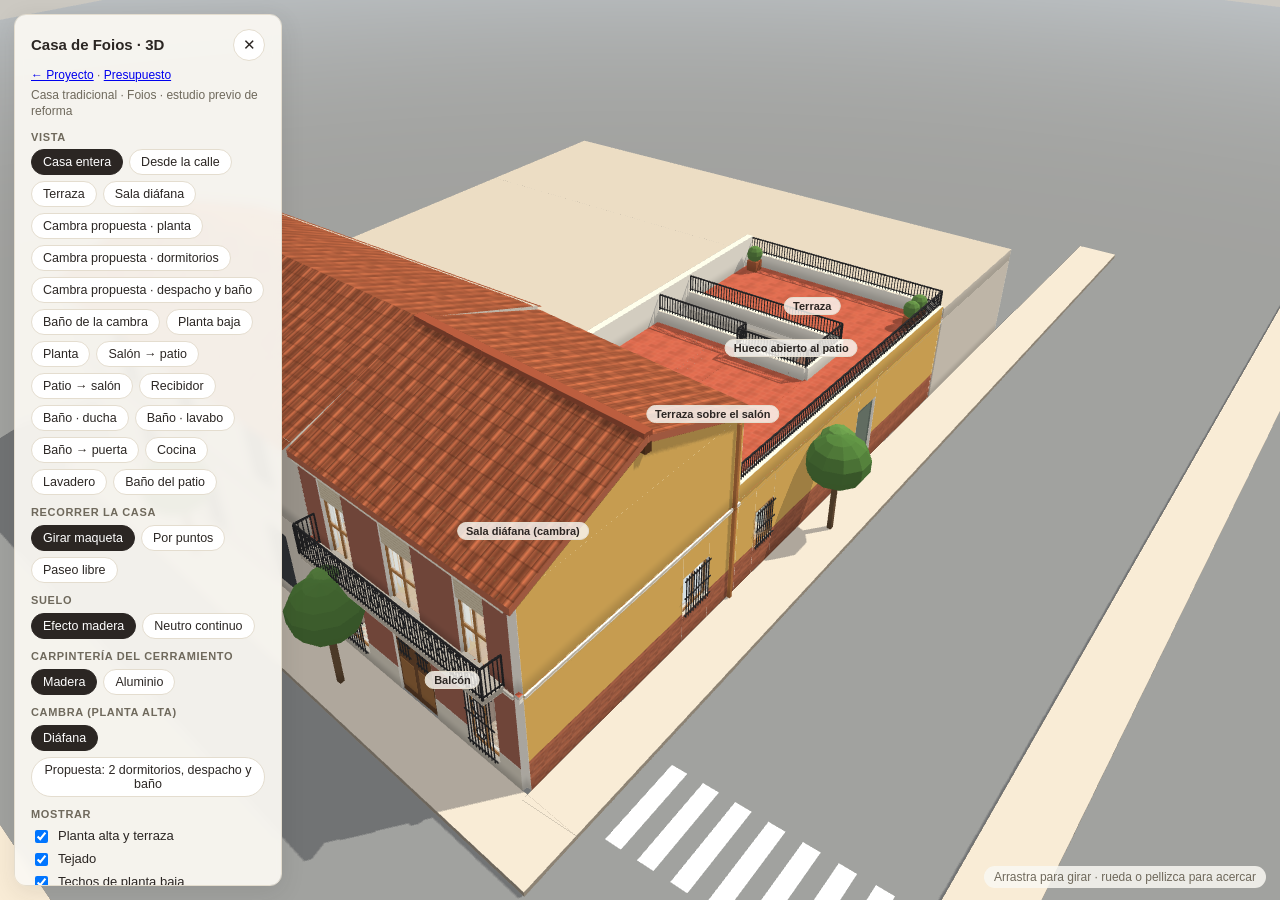
==== commit 3aa49d4d: "Anexo del patio con una sola entrada y propuesta de distribución de la cambra" ====
--- a/maqueta/index.html
+++ b/maqueta/index.html
@@ -70,6 +70,10 @@
         <button class="chip" data-v="calle">Desde la calle</button>
         <button class="chip" data-v="terraza">Terraza</button>
         <button class="chip" data-v="sala">Sala diáfana</button>
+        <button class="chip" data-v="camP">Cambra propuesta · planta</button>
+        <button class="chip" data-v="camP2">Cambra propuesta · dormitorios</button>
+        <button class="chip" data-v="camP3">Cambra propuesta · despacho y baño</button>
+        <button class="chip" data-v="camBano">Baño de la cambra</button>
         <button class="chip" data-v="baja">Planta baja</button>
         <button class="chip" data-v="planta">Planta</button>
         <button class="chip" data-v="interior">Salón → patio</button>
@@ -80,6 +84,7 @@
         <button class="chip" data-v="bano3">Baño → puerta</button>
         <button class="chip" data-v="cocina">Cocina</button>
         <button class="chip" data-v="anexo">Lavadero</button>
+        <button class="chip" data-v="banoP">Baño del patio</button>
       </div>
     </div>
 
@@ -103,6 +108,13 @@
       <div class="row" id="frames">
         <button class="chip" data-c="madera">Madera</button>
         <button class="chip" data-c="aluminio">Aluminio</button>
+      </div>
+    </div>
+
+    <div class="grp"><b>Cambra (planta alta)</b>
+      <div class="row" id="cambraRow">
+        <button class="chip" data-cam="diafana">Diáfana</button>
+        <button class="chip" data-cam="prop">Propuesta: 2 dormitorios, despacho y baño</button>
       </div>
     </div>
 
@@ -135,7 +147,7 @@
 const SLAB = 0.22;        // canto de forjado
 const X_OLD = 4.08, X_NEW = 6.60, Z_S = 5.12, TL = 0.52;
 const WT = 0.25;          // grueso de muro
-const state = { shadows:true, nav:"vista", frontOpen:false, floor:"madera", frame:"madera", roof:true, furn:true, hl:false, clay:false, view:"aerea", doorOpen:false, labels:true, upper:true, teja:true, env:true };
+const state = { shadows:true, nav:"vista", frontOpen:false, floor:"madera", frame:"madera", roof:true, furn:true, hl:false, clay:false, view:"aerea", doorOpen:false, labels:true, upper:true, teja:true, env:true, cambra:"diafana" };
 const wxFull = z => z>=0 ? TL*(1-z/Z_S) : TL+(0.81-TL)*(z/-2.65);   // eje del muro oblicuo central
 const xL = z => -7.87-0.1166*(z+1.85);                                 // eje de la fachada principal (oeste)
 
@@ -948,47 +960,79 @@
     discY(solid,4.8,H-0.006,-1.3,0.22,K("#fffbe9","#efede9"),-1);
   }
 
-  /* ---------- ANEXO DEL PATIO: lavadero bajo arco y baño ---------- */
+  /* ---------- ANEXO DEL PATIO (fotos): una sola entrada bajo arco → lavadero pequeño → baño al fondo ---------- */
   {
     const XA=9.58, XE=13.1, ZA=-2.65, ZB=-0.04, XP=11.35;
-    const wOps=[op(0.4,1.05,1.0,2.0),op(1.3,1.95,1.0,2.0)];
-    wallOps(XA,ZA,XA,ZB,PT,wOps,H); wOps.forEach(o=>frameOp(XA,ZA,XA,ZB,o,fwood,true));
-    wOps.forEach(o=>{ const g=(a,b,c,dd)=>tface("g","brick",XA,ZA,XA,ZB,[-1,0],PT/2+0.008,a,b,c,dd,0.5,0.5);
-      g(o.d0-0.12,o.d0,o.s-0.06,o.h+0.12); g(o.d1,o.d1+0.12,o.s-0.06,o.h+0.12); g(o.d0,o.d1,o.h,o.h+0.12); g(o.d0,o.d1,o.s-0.06,o.s); });
-    const sOps=[op(9.95-XA,10.95-XA,0,2.5), op(12.05-XA,12.8-XA,0,2.05)];
-    wallOps(XA,ZB,XE,ZB,PT,sOps,H);
-    { const c=10.45, r=0.5; for(let i=0;i<10;i++){ const x0=9.95+i*0.1, x1=x0+0.1, xmm=(x0+x1)/2, y=2.0+Math.sqrt(Math.max(0,r*r-(xmm-c)*(xmm-c))); solid.box(x0,x1,y,2.5,ZB-PT/2,ZB+PT/2,C.wall,C.wall); } }
-    wp(XP,ZA,XP,ZB,0,H);
-    tfloor("g","patio",[[XA,ZA],[XE,ZA],[XE,ZB],[XA,ZB]],0.002,1.6);
-    // puerta blanca del baño, entreabierta hacia dentro
-    casing(solid,XA,ZB,XE,ZB,12.05-XA,12.8-XA,2.05,PT,DC.white);
-    { const Hd=hingeDir(XA,ZB,XE,ZB,12.8-XA,PT,-1,1.1,-1); doorLeaf(solid,Hd.hx,Hd.hz,Hd.dx,Hd.dz,0.74,2.04,DC.white,DC.whiteP,false); }
-    // lavadero: encimera con pila bajo las ventanas, lavadora y estantería
-    solid.box(9.655,10.25,0,0.86,-2.5,-0.6,K("#f1efe9","#ebe9e4")); solid.box(9.64,10.27,0.86,0.9,-2.52,-0.58,K("#dcd8cf","#e0ddd7"));
-    solid.box(9.72,10.18,0.85,0.902,-2.0,-1.35,K("#f7f6f2")); solid.box(9.75,10.15,0.86,0.903,-1.97,-1.38,K("#c9cdcf","#d6d2cb"));
-    solid.box(10.25,10.27,0.06,0.82,-1.25,-0.68,K("#fafafa","#efede9"));
-    { const sx=10.275; for(let a=0;a<12;a++){ const a0=2*Math.PI*a/12, a1=2*Math.PI*(a+1)/12; solid.quad([sx,0.45,-0.965],[sx,0.45+0.2*Math.sin(a0),-0.965+0.2*Math.cos(a0)],[sx,0.45+0.2*Math.sin(a1),-0.965+0.2*Math.cos(a1)],[sx,0.45+0.2*Math.sin(a1),-0.965+0.2*Math.cos(a1)],K("#3d4246","#bdb8b0"),[sx+1,0.45,-0.965]); } }
-    solid.beam([9.68,0.9,-1.67],[9.68,1.15,-1.67],0.03,0.03,CHROME); solid.beam([9.68,1.15,-1.67],[9.85,1.12,-1.67],0.025,0.025,CHROME);
-    [0.3,0.75,1.2,1.65].forEach(y=>furn.box(11.0,11.275,y,y+0.025,-2.4,-1.4,K("#d7d2c8","#e0ddd7")));
-    [[11.05,0.33,-2.3],[11.05,0.78,-1.9],[11.05,1.23,-2.2]].forEach(([x,y,z])=>furn.box(x,x+0.18,y,y+0.22,z,z+0.3,K("#c9b48a","#d6d2cb")));
-    // baño del patio: alicatado beige con cenefa, plato de ducha con mampara, inodoro, lavabo y espejo
-    const bx0=XP+0.075, bx1=XE-0.125, bz0=ZA+0.125, bz1=ZB-PT/2;
-    tface("g","beige",bx0,bz0,bx1,bz0,[0,1],0.006,0,bx1-bx0,0,2.1,0.5,0.5);
-    tface("g","beige",bx1,bz0,bx1,bz1,[-1,0],0.006,0,bz1-bz0,0,2.1,0.5,0.5);
-    tface("g","beige",bx0,bz0,bx0,bz1,[1,0],0.006,0,bz1-bz0,0,2.1,0.5,0.5);
-    tskin("g","beige",bx0,bz1,bx1,bz1,[0,-1],0.006,[op(12.05-bx0,12.8-bx0,0,2.05)],0,2.1,0.5,0.5);
-    [[bx0,bz0,bx1,bz0,[0,1]],[bx1,bz0,bx1,bz1,[-1,0]],[bx0,bz0,bx0,bz1,[1,0]]].forEach(([a,b,c,dd,n])=>lineQuad(solid,a,b,c,dd,n,0.009,0,Math.hypot(c-a,dd-b),1.45,1.5,K("#c08a5e","#c9c4bb")));
-    solid.box(12.2,bx1,0,0.06,bz0,-1.75,PORC);
-    glass.quad([12.2,0.06,-1.75],[bx1,0.06,-1.75],[bx1,2.0,-1.75],[12.2,2.0,-1.75],hex("#d8e8ee"),[12.6,1,0]);
-    glass.quad([12.2,0.06,bz0],[12.2,0.06,-1.75],[12.2,2.0,-1.75],[12.2,2.0,bz0],hex("#d8e8ee"),[13,1,-2]);
-    solid.box(12.19,12.21,0.06,2.0,-1.76,-1.74,CHROME); solid.box(12.55,12.58,1.0,2.15,bz0,bz0+0.02,CHROME); discY(solid,12.565,2.15,bz0+0.15,0.1,CHROME,-1);
-    solid.coll.push({P:[[12.18,-2.6],[bx1,-2.6],[bx1,-1.73],[12.18,-1.73]],h0:0,h1:2.0,glass:true});
-    solid.box(12.8,bx1,0.42,0.8,-1.42,-1.05,PORC); solid.box(12.4,12.82,0.0,0.42,-1.4,-1.07,PORC); solid.box(12.4,12.8,0.42,0.45,-1.42,-1.05,PORC);
-    solid.box(bx0,11.95,0.82,0.86,-2.35,-1.45,K("#ece9e2","#e6e3de")); cyl(solid,11.68,-1.9,0.76,0.86,0.18,PORC,14);
-    solid.box(bx0,11.85,0,0.8,-1.4,-1.05,K("#fafafa","#efede9")); [0.2,0.4,0.6].forEach(y=>solid.box(11.85,11.855,y,y+0.005,-1.4,-1.05,K("#c9c4bb")));
-    tface("g","lime",bx0,-2.3,bx0,-1.5,[1,0],0.009,0,0.8,1.2,2.0,1.5,1.5,K("#cfdce0","#d8dcdd"));
-    lineQuad(solid,bx0,-2.3,bx0,-1.5,[1,0],0.007,-0.03,0.83,1.17,2.03,K("#e8e6e1"));
-    solid.beam([bx0,1.0,-1.9],[11.6,1.0,-1.9],0.02,0.02,CHROME);
+    const ALU=K("#f4f4f1","#e6e3de"), FROST=K("#dfe6e8","#e2e0db"), TILEB=K("#c9a06c","#c9c4bb");
+    // muro oeste (al patio): una ventana honda con jambas de ladrillo visto
+    const wO=op(0.75,1.75,1.0,2.1), zw0=ZA+wO.d0, zw1=ZA+wO.d1;
+    wallOps(XA,ZA,XA,ZB,PT,[wO],H); frameOp(XA+0.03,ZA,XA+0.03,ZB,wO,ALU,true);
+    { const g=(a,b,c,dd)=>tface("g","brick",XA,ZA,XA,ZB,[-1,0],PT/2+0.008,a,b,c,dd,0.5,0.5);
+      g(wO.d0-0.2,wO.d0,wO.s-0.1,wO.h+0.2); g(wO.d1,wO.d1+0.2,wO.s-0.1,wO.h+0.2); g(wO.d0,wO.d1,wO.h,wO.h+0.2);
+      // derrames de ladrillo dentro del hueco y alféizar
+      tface("g","brick",XA-PT/2,zw0,XA+PT/2,zw0,[0,1],0.004,0,PT,wO.s,wO.h,0.5,0.5);
+      tface("g","brick",XA-PT/2,zw1,XA+PT/2,zw1,[0,-1],0.004,0,PT,wO.s,wO.h,0.5,0.5);
+      solid.box(XA-PT/2-0.06,XA+PT/2,wO.s-0.06,wO.s,zw0-0.05,zw1+0.05,K("#b06a4a","#c9c4bb"));
+      // grifo de jardín bajo la ventana
+      solid.box(XA-PT/2-0.05,XA-PT/2,0.55,0.62,-0.62,-0.56,CHROME); solid.box(XA-PT/2-0.08,XA-PT/2-0.04,0.5,0.6,-0.6,-0.58,CHROME); }
+    // muro sur (al porche): el único acceso, un arco con puerta de aluminio blanco y vidrio mate
+    const AX0=9.95, AX1=10.95;
+    wallOps(XA,ZB,XE,ZB,PT,[op(AX0-XA,AX1-XA,0,2.5)],H);
+    { const c=(AX0+AX1)/2, r=(AX1-AX0)/2; for(let i=0;i<10;i++){ const x0=AX0+i*0.1, x1=x0+0.1, xmm=(x0+x1)/2, y=2.0+Math.sqrt(Math.max(0,r*r-(xmm-c)*(xmm-c))); solid.box(x0,x1,y,2.5,ZB-PT/2,ZB+PT/2,C.wall,C.wall); } }
+    { const svc=solid.coll; solid.coll=null;
+      // cerco de aluminio dentro del arco (cara interior) y hoja abierta hacia dentro, bisagra en la jamba este
+      const zi=ZB-PT/2-0.02; solid.box(AX0,AX0+0.05,0,2.02,zi-0.04,zi,ALU); solid.box(AX1-0.05,AX1,0,2.02,zi-0.04,zi,ALU); solid.box(AX0,AX1,1.97,2.02,zi-0.04,zi,ALU);
+      const Hd=hingeDir(XA,ZB,XE,ZB,AX1-0.05-XA,PT+0.08,-1,1.25,-1), w=0.88, hh=1.96, P=s=>[Hd.hx+Hd.dx*s,Hd.hz+Hd.dz*s];
+      const bar=(s0,s1,a,b2)=>{ const p0=P(s0),p1=P(s1); solid.wall(p0[0],p0[1],p1[0],p1[1],0.04,a,b2,ALU,ALU); };
+      bar(0,0.07,0,hh); bar(w-0.07,w,0,hh); bar(0.07,w-0.07,hh-0.07,hh); bar(0.07,w-0.07,0,0.32);
+      [0.32,0.86,1.4].forEach((y,k)=>{ bar(0.07,w-0.07,y,y+0.05); const p0=P(0.07),p1=P(w-0.07), y1=k<2?y+0.54:hh-0.07;
+        solid.wall(p0[0],p0[1],p1[0],p1[1],0.012,y+0.05,y1,FROST,FROST); });
+      const hp=P(w-0.05); solid.box(hp[0]-0.02,hp[0]+0.02,0.98,1.02,hp[1]-0.06,hp[1]+0.06,CHROME);
+      solid.coll=svc; solid.coll.push({P:[[Hd.hx-0.03,Hd.hz-0.03],[P(w)[0]+0.03,Hd.hz-0.03],[P(w)[0]+0.03,P(w)[1]+0.03],[Hd.hx-0.03,P(w)[1]+0.03]],h0:0,h1:2});
+    }
+    // tabique entre lavadero y baño, con el paso al baño
+    const DZ0=-1.75, DZ1=-1.0;
+    wallOps(XP,ZA,XP,ZB,0.1,[op(DZ0-ZA,DZ1-ZA,0,2.05)],H);
+    casing(solid,XP,ZA,XP,ZB,DZ0-ZA,DZ1-ZA,2.05,0.1,DC.white);
+    // suelos de baldosa beige (lavadero y baño)
+    tfloor("g","floorBeige",[[XA+PT/2,ZA+0.125],[XE-0.125,ZA+0.125],[XE-0.125,ZB-PT/2],[XA+PT/2,ZB-PT/2]],0.003,0.8);
+    // lavadero: pila de obra sobre patas, lavadora debajo, balda y luz de techo
+    const lz0=ZA+0.125, lz1=-2.0;
+    solid.box(9.68,11.28,0.82,0.88,lz0,lz1,K("#f2f0ea","#ebe9e4"));
+    [9.7,10.48,11.22].forEach(x=>solid.box(x-0.03,x+0.03,0,0.82,lz0+0.02,lz1-0.02,K("#f4f2ed","#ebe9e4")));
+    solid.box(10.62,11.2,0.6,0.885,lz0+0.04,lz1-0.03,K("#f7f6f2","#ebe9e4")); solid.box(10.67,11.15,0.88,0.89,lz0+0.08,lz1-0.07,K("#c9cdcf","#d6d2cb"));
+    solid.beam([10.9,1.2,lz0+0.01],[10.9,1.2,lz0+0.2],0.03,0.03,CHROME); solid.beam([10.9,1.2,lz0+0.2],[10.9,1.08,lz0+0.24],0.025,0.025,CHROME);
+    solid.box(9.78,10.38,0,0.8,lz0+0.02,lz1-0.04,K("#fafafa","#efede9"));
+    { const sz=lz1-0.039; for(let a2=0;a2<12;a2++){ const a0=2*Math.PI*a2/12, a1=2*Math.PI*(a2+1)/12; solid.quad([10.08,0.45,sz],[10.08+0.2*Math.cos(a0),0.45+0.2*Math.sin(a0),sz],[10.08+0.2*Math.cos(a1),0.45+0.2*Math.sin(a1),sz],[10.08+0.2*Math.cos(a1),0.45+0.2*Math.sin(a1),sz],K("#3d4246","#bdb8b0"),[10.08,0.45,sz+1]); } }
+    furn.box(9.7,10.6,1.55,1.575,lz0,lz0+0.28,K("#d7d2c8","#e0ddd7")); [[9.78,0.2],[10.2,0.18]].forEach(([x,w2])=>furn.box(x,x+w2,1.575,1.78,lz0+0.03,lz0+0.24,K("#c9b48a","#d6d2cb")));
+    discY(solid,10.45,H-0.006,-1.3,0.09,K("#fffbe9","#efede9"),-1);
+    // baño del patio (fotos): alicatado crema hasta el techo con cenefa, inodoro, cajonera, lavabo suspendido con espejo y ducha
+    const bx0=XP+0.05, bx1=XE-0.125, bz0=ZA+0.125, bz1=ZB-PT/2;
+    tface("g","beige",bx0,bz0,bx1,bz0,[0,1],0.006,0,bx1-bx0,0,H,0.5,0.5);
+    tface("g","beige",bx1,bz0,bx1,bz1,[-1,0],0.006,0,bz1-bz0,0,H,0.5,0.5);
+    tface("g","beige",bx0,bz1,bx1,bz1,[0,-1],0.006,0,bx1-bx0,0,H,0.5,0.5);
+    tskin("g","beige",bx0,bz0,bx0,bz1,[1,0],0.006,[op(DZ0-bz0,DZ1-bz0,0,2.05)],0,H,0.5,0.5);
+    [[bx0,bz0,bx1,bz0,[0,1]],[bx1,bz0,bx1,bz1,[-1,0]],[bx0,bz1,bx1,bz1,[0,-1]]].forEach(([a,b2,c,dd,n])=>lineQuad(solid,a,b2,c,dd,n,0.009,0,Math.hypot(c-a,dd-b2),1.3,1.36,TILEB));
+    lineQuad(solid,bx0,bz0,bx0,bz1,[1,0],0.009,0,DZ0-bz0-0.1,1.3,1.36,TILEB); lineQuad(solid,bx0,bz0,bx0,bz1,[1,0],0.009,DZ1-bz0+0.1,bz1-bz0,1.3,1.36,TILEB);
+    // inodoro con cisterna (pared del fondo, a la izquierda al entrar)
+    solid.box(bx1-0.2,bx1,0.4,0.82,-2.4,-2.0,PORC); solid.box(bx1-0.21,bx1,0.82,0.85,-2.41,-1.99,PORC);
+    solid.box(bx1-0.62,bx1-0.2,0,0.4,-2.36,-2.04,PORC); solid.box(bx1-0.64,bx1-0.2,0.4,0.44,-2.38,-2.02,PORC);
+    // cajonera blanca
+    solid.box(bx1-0.36,bx1-0.02,0,0.86,-1.88,-1.52,K("#f6f5f1","#ebe9e4"));
+    [0.22,0.43,0.64].forEach(y=>solid.box(bx1-0.365,bx1-0.36,y,y+0.006,-1.86,-1.54,K("#cfcbc3")));
+    [0.12,0.33,0.54,0.75].forEach(y=>solid.box(bx1-0.38,bx1-0.36,y-0.015,y+0.015,-1.715,-1.685,CHROME));
+    // lavabo suspendido con encimera, sifón cromado, espejo y luces
+    solid.box(bx1-0.48,bx1,0.8,0.85,-1.42,-0.72,K("#ece9e2","#e6e3de")); cyl(solid,bx1-0.24,-1.07,0.62,0.8,0.2,PORC,14);
+    cyl(solid,bx1-0.1,-1.07,0.3,0.62,0.025,CHROME,8);
+    solid.beam([bx1-0.06,0.85,-1.12],[bx1-0.06,1.0,-1.12],0.025,0.025,CHROME); solid.beam([bx1-0.06,1.0,-1.12],[bx1-0.2,0.98,-1.12],0.02,0.02,CHROME);
+    solid.box(bx1-0.012,bx1,1.05,1.95,-1.4,-0.74,K("#fbfbf9")); solid.quad([bx1-0.014,1.08,-1.37],[bx1-0.014,1.08,-0.77],[bx1-0.014,1.92,-0.77],[bx1-0.014,1.92,-1.37],K("#bfd0d6","#d8dcdd"),[bx1-5,1.5,-1.07]);
+    solid.beam([bx1-0.01,1.5,-1.75],[bx1-0.01,1.5,-1.55],0.02,0.02,BRASS);
+    [[12.0,-1.3],[12.5,-1.3]].forEach(([x,z])=>discY(solid,x,H-0.006,z,0.06,K("#fffbe9","#efede9"),-1));
+    // ducha a la derecha al entrar, con mampara
+    solid.box(12.05,bx1,0,0.05,-0.8,bz1,PORC);
+    glass.quad([12.45,0.05,-0.8],[bx1,0.05,-0.8],[bx1,2.0,-0.8],[12.45,2.0,-0.8],hex("#d8e8ee"),[12.6,1,0]);
+    solid.box(12.44,12.46,0.05,2.0,-0.81,-0.79,CHROME); solid.box(bx1-0.02,bx1,1.0,2.1,-0.5,-0.47,CHROME); discY(solid,bx1-0.12,2.1,-0.48,0.09,CHROME,-1);
+    solid.coll.push({P:[[12.43,-0.82],[bx1,-0.82],[bx1,-0.78],[12.43,-0.78]],h0:0,h1:2.0,glass:true});
   }
 
   /* ---------- PATIO: barro rosado con verdín, arriate con el árbol, poyos escalonados, pilar de ladrillo visto ---------- */
@@ -1028,7 +1072,7 @@
     // apliques de pared
     const sc=(x,z,nx,nz)=>{ upper.box(x-0.04,x+0.04,TOP+2.05,TOP+2.2,z-0.04,z+0.04,BRASS); upper.sphere(x+nx*0.09,TOP+2.15,z+nz*0.09,0.07,K("#fff3d0","#efede9"),10,6); };
     [-2.25,-0.1,2.58,4.72].forEach(z=>sc(xL(z)+0.16,z,1,0));
-    sc(wxFull(-2.0)-0.16,-2.0,-1,0); sc(wxFull(4.4)-0.16,4.4,-1,0);
+    if(state.cambra!=="prop") sc(wxFull(-2.0)-0.16,-2.0,-1,0); sc(wxFull(4.4)-0.16,4.4,-1,0);
     // cortinas blancas en las balconeras
     const cc=K("#f4f0e6","#ebe9e4");
     opsF1.forEach(o=>{ [[o.d0-0.38,o.d0+0.06],[o.d1-0.06,o.d1+0.38]].forEach(([a,b])=>{ for(let k=0;k<4;k++){ const s0=a+(b-a)*k/4, s1=a+(b-a)*(k+1)/4;
@@ -1036,6 +1080,88 @@
       lineQuad(upper,FX0,-2.65,FX1,Z_S,nI,OFF+0.12,o.d0-0.45,o.d1+0.45,TOP+2.74,TOP+2.76,BLACK); });
     // tubo solar sobre el baño (cúpula en la terraza)
     upper.box(1.3,1.8,TOP+0.016,TOP+0.1,-1.2,-0.7,K("#d8d2c6","#e0ddd7")); upper.sphere(1.55,TOP+0.1,-0.95,0.2,K("#e3eef3","#efede9"),12,5,0.6);
+  }
+
+  /* ---------- CAMBRA · PROPUESTA (se puede quitar): dos dormitorios en los balcones de la calle, despacho, baño y el resto diáfano ---------- */
+  if(state.cambra==="prop"){
+    const T=0.1, HP=TOP+2.6, FR=K("#6b4a2e","#c9c4bb"), OAK=K("#b98d5c","#cbc6be"), OAKP=K("#c69c6b","#d1cdc6"), LIN=K("#f4f1ea","#ebe9e4");
+    const top=(x,z)=>yU(x,z)-0.03;
+    // tabique macizo hasta 2,60 m y vidrio fijo encima, hasta el tejado, para que pase la luz
+    function part(ax,az,bx,bz,ops){
+      wallOpsM(upper,ax,az,bx,bz,T,ops||[],TOP,HP);
+      const sv=upper.coll; upper.coll=null;
+      upper.wall(ax,az,bx,bz,T+0.02,HP,HP+0.05,FR,FR);
+      const L=Math.hypot(bx-ax,bz-az), n=Math.max(1,Math.round(L/1.1));
+      for(let i=0;i<n;i++){ const p=[ax+(bx-ax)*i/n,az+(bz-az)*i/n], q=[ax+(bx-ax)*(i+1)/n,az+(bz-az)*(i+1)/n];
+        const y0=Math.max(HP+0.05,top(p[0],p[1])), y1=Math.max(HP+0.05,top(q[0],q[1]));
+        if(Math.max(y0,y1)>HP+0.12) upGlass.quad([p[0],HP+0.05,p[1]],[q[0],HP+0.05,q[1]],[q[0],y1,q[1]],[p[0],y0,p[1]],hex("#cfe0e8"),[p[0]+(bz-az),HP+0.5,p[1]-(bx-ax)]);
+        if(i>0&&y0>HP+0.12) upper.box(p[0]-0.022,p[0]+0.022,HP+0.05,y0,p[1]-0.022,p[1]+0.022,FR); }
+      if(Math.max(top(ax,az),top(bx,bz))>HP+0.12) upper.beam([ax,Math.max(HP+0.05,top(ax,az)),az],[bx,Math.max(HP+0.05,top(bx,bz)),bz],0.05,0.05,FR);
+      upper.coll=sv;
+    }
+    // puerta de roble claro con cerco; side = lado hacia el que abre, atEnd = bisagra en d1
+    function pDoor(ax,az,bx,bz,d0,d1,side,atEnd,ang){
+      const dx=bx-ax,dz=bz-az,L=Math.hypot(dx,dz),ux=dx/L,uz=dz/L,nx=-uz,nz=ux, sv=upper.coll; upper.coll=null;
+      [1,-1].forEach(f=>{ const o=f*(T/2+0.012), P=d=>[ax+ux*d+nx*o,az+uz*d+nz*o];
+        const pc=(e0,e1,y0,y1)=>{ const a=P(e0),b=P(e1); upper.wall(a[0],a[1],b[0],b[1],0.024,y0,y1,OAK,OAK); };
+        pc(d0-0.08,d0,TOP,TOP+2.18); pc(d1,d1+0.08,TOP,TOP+2.18); pc(d0-0.08,d1+0.08,TOP+2.1,TOP+2.18); });
+      upper.coll=sv;
+      const Hd=atEnd? hingeDir(ax,az,bx,bz,d1,T,side,ang,-1) : hingeDir(ax,az,bx,bz,d0,T,side,ang,1);
+      doorLeaf(upper,Hd.hx,Hd.hz,Hd.dx,Hd.dz,d1-d0-0.01,2.09,OAK,OAKP,false,TOP);
+    }
+    const dop=(d0,d1)=>op(d0,d1,TOP,TOP+2.1);
+    const lamp=(x,z)=>{ upper.box(x-0.004,x+0.004,TOP+2.25,yU(x,z),z-0.004,z+0.004,BLACK); upper.sphere(x,TOP+2.12,z,0.17,K("#fbf8ef","#efede9"),12,8); };
+    const bedside=(x0,x1,z0,z1)=>{ upper.box(x0,x1,TOP,TOP+0.5,z0,z1,OAK); upper.box((x0+x1)/2-0.06,(x0+x1)/2+0.06,TOP+0.5,TOP+0.75,(z0+z1)/2-0.06,(z0+z1)/2+0.06,K("#efe6d0","#ebe9e4")); };
+    // --- dormitorio A (balcón norte) ---
+    { const xa=xL(0.15)+WT/2;
+      part(xa,0.15,-4.75,0.15,[dop(-5.75-xa,-4.95-xa)]); pDoor(xa,0.15,-4.75,0.15,-5.75-xa,-4.95-xa,-1,true,1.45);
+      part(-4.8,-2.525,-4.8,0.2,[]);
+      upper.box(-6.9,-5.4,TOP,TOP+0.32,-2.47,-0.62,OAK); upper.box(-6.88,-5.42,TOP+0.32,TOP+0.52,-2.45,-0.64,LIN);
+      upper.box(-6.9,-5.4,TOP+0.52,TOP+0.56,-1.55,-0.6,K("#c9b38f","#e0ddd7")); upper.box(-6.9,-5.4,TOP,TOP+1.15,-2.525,-2.47,OAK);
+      [-6.5,-5.8].forEach(x=>upper.box(x-0.3,x+0.3,TOP+0.52,TOP+0.66,-2.42,-2.12,LIN));
+      bedside(-7.35,-6.95,-2.5,-2.12); bedside(-5.35,-4.95,-2.5,-2.12); lamp(-6.15,-1.4); }
+    // --- dormitorio B (balcón sur) ---
+    { const xb=xL(2.35)+WT/2;
+      part(xb,2.35,-4.75,2.35,[dop(-7.25-xb,-6.45-xb)]); pDoor(xb,2.35,-4.75,2.35,-7.25-xb,-6.45-xb,1,false,1.45);
+      part(-4.8,2.3,-4.8,Z_S-WT/2,[]);
+      upper.box(-6.87,-4.85,TOP,TOP+0.32,2.95,4.45,OAK); upper.box(-6.85,-4.87,TOP+0.32,TOP+0.52,2.97,4.43,LIN);
+      upper.box(-6.4,-4.86,TOP+0.52,TOP+0.56,2.96,4.44,K("#a9b9a4","#e0ddd7")); upper.box(-4.905,-4.85,TOP,TOP+1.15,2.95,4.45,OAK);
+      [3.35,4.05].forEach(z=>upper.box(-5.25,-4.95,TOP+0.52,TOP+0.66,z-0.3,z+0.3,LIN));
+      bedside(-5.25,-4.87,2.5,2.88); bedside(-5.25,-4.87,4.52,4.9); lamp(-6.3,3.7); }
+    // --- despacho (esquina sureste, con la ventana a la terraza) ---
+    { const xe=wxFull(2.35)-WT/2;
+      part(-2.25,2.35,xe,2.35,[dop(-1.95+2.25,-1.15+2.25)]); pDoor(-2.25,2.35,xe,2.35,-1.95+2.25,-1.15+2.25,1,false,1.4);
+      part(-2.2,2.3,-2.2,Z_S-WT/2,[]);
+      upper.box(-0.72,-0.1,TOP+0.72,TOP+0.76,2.65,4.05,OAK); [[2.7],[4.0]].forEach(([z])=>upper.box(-0.7,-0.12,TOP,TOP+0.72,z-0.02,z+0.02,BLACK));
+      upper.box(-0.32,-0.28,TOP+0.76,TOP+1.15,3.1,3.7,BLACK); upper.box(-0.3,-0.26,TOP+0.8,TOP+1.12,3.12,3.68,K("#2b3440","#8f8b84"));
+      upper.box(-1.15,-0.78,TOP+0.44,TOP+0.5,3.2,3.6,BLACK); upper.box(-1.17,-1.12,TOP+0.5,TOP+1.0,3.2,3.6,BLACK); upper.box(-0.99,-0.95,TOP,TOP+0.44,3.38,3.42,BLACK);
+      upper.box(-2.15,-1.8,TOP,TOP+2.0,2.55,2.58,OAK); upper.box(-2.15,-1.8,TOP,TOP+2.0,4.62,4.65,OAK);
+      [0.02,0.5,0.98,1.46,1.97].forEach((y,i)=>{ upper.box(-2.15,-1.8,TOP+y,TOP+y+0.03,2.58,4.62,OAK);
+        if(i<4) for(let z=2.62;z<4.5;z+=0.11+((z*37)%0.05)){ const hgt=0.26+((z*53)%0.12); upper.box(-2.12,-1.86,TOP+y+0.03,TOP+y+0.03+hgt,z,z+0.07,K(["#8a4b3a","#3f5a6e","#c9b48a","#5b6e4a"][Math.floor(z*13)%4],"#d6d2cb")); } });
+      upper.box(-0.5,-0.3,TOP,TOP+0.3,4.6,4.85,K("#d9d2c3")); upper.sphere(-0.4,TOP+0.62,4.72,0.28,K("#4f7a3a","#cfcbc4"),10,7,1.2);
+      lamp(-1.1,3.7); }
+    // --- baño (esquina noreste, junto a la llegada de la escalera y sobre el baño de abajo) ---
+    { const xe=0.52+0.29*(0.25/2.65)-WT/2, xeN=0.81-0.29*(0.125/2.65)-WT/2-0.02;
+      part(-1.3,-2.525,-1.3,-0.2,[dop(-1.2+2.525,-0.45+2.525)]); pDoor(-1.3,-2.525,-1.3,-0.2,-1.2+2.525,-0.45+2.525,-1,true,1.5);
+      part(-1.35,-0.25,xe,-0.25,[]);
+      tfloor("up","hydBath",[[-1.25,-2.525],[xeN,-2.525],[xe,-0.3],[-1.25,-0.3]],TOP+0.009,0.4);
+      tface("up","zellige",-1.25,-2.525,xeN,-2.525,[0,1],0.02,0,xeN+1.25,TOP,TOP+2.2,0.52,0.6);
+      tskin("up","metro",-1.25,-2.525,-1.25,-0.3,[1,0],0.0,[op(-1.2+2.525,-0.45+2.525,TOP,TOP+2.1)],TOP,TOP+1.2,0.6,0.6);
+      tface("up","metro",-1.25,-0.3,xe,-0.3,[0,-1],0.0,0,xe+1.25,TOP,TOP+1.2,0.6,0.6);
+      // ducha de obra a lo ancho de la medianera
+      upper.box(-1.25,xeN,TOP,TOP+0.025,-2.525,-1.75,K("#e9ebe7","#e0ddd7")); upper.box(-1.1,0.4,TOP+0.026,TOP+0.03,-1.84,-1.8,K("#8f9497"));
+      upGlass.quad([-0.3,TOP,-1.75],[0.62,TOP,-1.75],[0.62,TOP+2.0,-1.75],[-0.3,TOP+2.0,-1.75],hex("#d8e8ee"),[0,TOP+1,0]);
+      upper.box(-0.32,-0.28,TOP,TOP+2.0,-1.77,-1.73,BLACK); upper.box(-0.32,0.62,TOP+1.98,TOP+2.02,-1.77,-1.73,BLACK);
+      upper.coll.push({P:[[-0.33,-1.78],[0.62,-1.78],[0.62,-1.72],[-0.33,-1.72]],h0:TOP,h1:TOP+2.0,glass:true});
+      discY(upper,0.05,TOP+2.2,-2.2,0.15,BRASS,-1); upper.box(0.04,0.06,TOP+2.2,TOP+2.5,-2.21,-2.19,BRASS);
+      // inodoro suspendido bajo la ventana
+      const xw=z=>0.52+0.29*(-z/2.65)-WT/2;
+      upper.box(xw(-1.45)-0.18,xw(-1.45),TOP,TOP+0.85,-1.75,-1.15,LIN); upper.box(xw(-1.45)-0.55,xw(-1.45)-0.18,TOP+0.3,TOP+0.44,-1.63,-1.27,PORC);
+      // mueble de roble con lavabo sobre encimera, espejo redondo
+      upper.box(-0.42,0.32,TOP+0.42,TOP+0.85,-0.75,-0.3,OAK); upper.box(-0.44,0.34,TOP+0.85,TOP+0.88,-0.77,-0.3,LIN);
+      cyl(upper,-0.05,-0.52,TOP+0.88,TOP+1.02,0.2,PORC,16); upper.beam([-0.05,TOP+0.88,-0.33],[-0.05,TOP+1.15,-0.33],0.02,0.02,BRASS);
+      discZ(upper,-0.05,TOP+1.6,-0.305,0.32,BRASS,-1); discZ(upper,-0.05,TOP+1.6,-0.31,0.29,K("#c9d8dd","#d8dcdd"),-1);
+      discY(upper,-0.4,top(-0.4,-1.3)-0.01,-1.3,0.08,K("#fffbe9","#efede9"),-1); }
   }
 
   /* ---------- zaguán, dormitorios y salón: mobiliario y luces ---------- */
@@ -1263,6 +1389,10 @@
 /* azulejo beige con cenefa (baño del patio) */
 function drawBeige(g,S){ const n=2,s=S/n; g.fillStyle="#cbbfa8"; g.fillRect(0,0,S,S);
   for(let i=0;i<n;i++)for(let j=0;j<n;j++){ g.fillStyle="#efe5d3"; g.fillRect(i*s+2,j*s+2,s-4,s-4); } }
+/* baldosa beige 40×40 del lavadero y el baño del patio */
+function drawFloorBeige(g,S){ const n=2,s=S/n,r=rnd(91); g.fillStyle="#a98a63"; g.fillRect(0,0,S,S);
+  for(let i=0;i<n;i++)for(let j=0;j<n;j++){ const k=(r()-0.5)*12; g.fillStyle=`rgb(${214+k|0},${184+k|0},${140+k|0})`; g.fillRect(i*s+2,j*s+2,s-4,s-4);
+    for(let q=0;q<700;q++){ g.fillStyle=r()>.5?"rgba(255,240,215,.20)":"rgba(150,110,70,.12)"; g.fillRect(i*s+2+r()*(s-6),j*s+2+r()*(s-6),1+r()*3,1+r()*3); } } }
 /* ladrillo pintado de blanco gastado (cambra) */
 function drawWhiteBrick(g,S){
   const r=rnd(43), rows=8, rh=S/rows, bw=S/2;
@@ -1341,7 +1471,7 @@
   nolla:mkTex(gl,drawNolla), hydGO:mkTex(gl,hydStar(["#e9dcc0","#c4703c","#4f7c5a","#a33c2c"],5)), hydBR:mkTex(gl,hydCircles(["#dcc8a6","#6e4126","#b88a50","#3e2a1e"],7)),
   redMarble:mkTex(gl,drawRedMarble), hydBath:mkTex(gl,hydStar(["#eee8db","#8fa596","#c9d4c9","#4c534f"],9)),
   zellige:mkTex(gl,drawZellige), metro:mkTex(gl,drawMetro), lime:mkTex(gl,drawLime), porc:mkTex(gl,drawPorc), whiteTile:mkTex(gl,drawWhiteTile),
-  beige:mkTex(gl,drawBeige), whiteBrick:mkTex(gl,drawWhiteBrick), rasilla:mkTex(gl,drawRasilla), terrazo:mkTex(gl,drawTerrazo)};
+  beige:mkTex(gl,drawBeige), floorBeige:mkTex(gl,drawFloorBeige), whiteBrick:mkTex(gl,drawWhiteBrick), rasilla:mkTex(gl,drawRasilla), terrazo:mkTex(gl,drawTerrazo)};
 TEX.hydA=TEX.hydBR; TEX.hydB=TEX.hydBath;
 
 /* ---- mapa de sombras del sol ---- */
@@ -1425,6 +1555,10 @@
   aerea:   {mode:"orbit", target:[1.5,2.2,0.8], dist:33, yaw:2.5, pitch:0.6, fov:45, roof:true, upper:true, teja:true, env:true},
   calle:   {mode:"look", eye:[-16.5,1.65,13.2], yaw:-0.80, pitch:0.15, fov:64, roof:true, upper:true, teja:true, env:true},
   terraza: {mode:"look", eye:[12.3,TOPV+1.6,4.4], yaw:-2.86, pitch:0.06, fov:72, roof:true, upper:true, teja:true, env:true},
+  camP:    {mode:"orbit", target:[-3.9,TOPV+0.8,1.2], dist:17, yaw:1.5708, pitch:1.22, fov:45, roof:true, upper:true, teja:false, env:true, cambra:"prop"},
+  camP2:   {mode:"look", eye:[-1.4,TOPV+1.6,1.3], yaw:3.0, pitch:-0.02, fov:86, roof:true, upper:true, teja:true, env:true, cambra:"prop"},
+  camP3:   {mode:"look", eye:[-5.6,TOPV+1.6,1.2], yaw:0.12, pitch:-0.02, fov:86, roof:true, upper:true, teja:true, env:true, cambra:"prop"},
+  camBano: {mode:"look", eye:[-1.1,TOPV+1.55,-1.05], yaw:0.1, pitch:-0.15, fov:92, roof:true, upper:true, teja:true, env:true, cambra:"prop"},
   sala:    {mode:"look", eye:[-0.45,TOPV+1.6,4.55], yaw:-2.38, pitch:0.02, fov:84, roof:true, upper:true, teja:true, env:true},
   baja:    {mode:"orbit", target:[2.3,0.2,1.2], dist:31, yaw:0.62, pitch:0.95, fov:45, roof:false, upper:false, env:false},
   planta:  {mode:"orbit", target:[0.6,0,1.2], dist:27, yaw:1.5708, pitch:1.5, fov:40, roof:false, upper:false, env:false},
@@ -1434,7 +1568,9 @@
   bano:    {mode:"look", eye:[0.98,1.6,-0.28], yaw:-0.72, pitch:-0.10, fov:88, roof:true, upper:true},
   bano2:   {mode:"look", eye:[2.55,1.6,-1.4], yaw:2.55, pitch:-0.12, fov:86, roof:true, upper:true},
   cocina:  {mode:"look", eye:[3.5,1.6,-0.5], yaw:-0.75, pitch:-0.12, fov:84, roof:true, upper:true},
-  anexo:   {mode:"look", eye:[10.45,1.6,0.9], yaw:-1.75, pitch:-0.08, fov:84, roof:true, upper:true},
+  anexo:   {mode:"look", eye:[10.25,1.6,1.1], yaw:-1.45, pitch:-0.08, fov:84, roof:true, upper:true},
+  anexo2:  {mode:"look", eye:[10.0,1.6,-0.7], yaw:-0.42, pitch:-0.1, fov:86, roof:true, upper:true},
+  banoP:   {mode:"look", eye:[11.45,1.55,-1.38], yaw:0.08, pitch:-0.12, fov:88, roof:true, upper:true},
   bano3:   {mode:"look", eye:[2.72,1.6,-0.78], yaw:3.25, pitch:-0.05, fov:88, roof:true, upper:true}
 };
 function setView(name){
@@ -1444,6 +1580,7 @@
   if(v.mode==="orbit"){cam.target=v.target.slice();cam.dist=v.dist;} else {cam.eye=v.eye.slice();}
   ["roof","upper","teja","env"].forEach(k=>{ if(v[k]!==undefined) state[k]=v[k]; });
   syncChecks();
+  if(v.cambra&&state.cambra!==v.cambra){ state.cambra=v.cambra; sync(); rebuild(); }
   document.querySelectorAll("#views .chip").forEach(b=>b.classList.toggle("on",b.dataset.v===name));
   draw();
 }
@@ -1498,13 +1635,14 @@
 /* ============ etiquetas de estancias ============ */
 const LBL=[["Dormitorio 1",-5.9,-1.4,0],["Escalera",-2.97,-1.4,0],["Recibidor (zaguán)",-4.0,1.0,0],["Dormitorio 2",-6.4,3.9,0],["Dormitorio 3 (suelo rojo)",-1.4,3.9,0],
   ["Baño reformado",1.9,-1.3,0],["Cocina",4.8,-1.3,0],["Salón ampliado",3.4,2.6,0],["Patio / porche",10.4,2.2,0],["Lavadero",10.4,-1.4,0],["Baño del patio",12.2,-1.3,0],
-  ["Sala diáfana (cambra)",-4.6,1.6,1],["Terraza",11.0,1.3,1],["Terraza sobre el salón",3.0,2.4,1],["Hueco abierto al patio",7.9,2.25,1],["Balcón",-9.4,3.85,1]];
+  ["Sala diáfana (cambra)",-4.6,1.6,1,"dia"],["Zona diáfana",-3.3,1.3,1,"prop"],["Dormitorio A",-6.2,-1.3,1,"prop"],["Dormitorio B",-6.5,3.7,1,"prop"],["Despacho",-1.1,3.7,1,"prop"],["Baño",-0.4,-1.2,1,"prop"],["Terraza",11.0,1.3,1],["Terraza sobre el salón",3.0,2.4,1],["Hueco abierto al patio",7.9,2.25,1],["Balcón",-9.4,3.85,1]];
 const lblEls=LBL.map(l=>{const d=document.createElement("div");d.className="lbl";d.textContent=l[0];document.getElementById("app").appendChild(d);return d;});
 function updateLabels(){
   const show=state.labels&&cam.mode==="orbit"&&!window.__hideLabels&&lastVP;
   lblEls.forEach((el,i)=>{
     if(!show){el.style.display="none";return;}
     if((LBL[i][3]===1)!==!!state.upper){el.style.display="none";return;}
+    if((LBL[i][4]==="prop"&&state.cambra!=="prop")||(LBL[i][4]==="dia"&&state.cambra==="prop")){el.style.display="none";return;}
     const p=[LBL[i][1],LBL[i][3]?H+SLAB+0.15:0.05,LBL[i][2],1], m=lastVP;
     const x=m[0]*p[0]+m[4]*p[1]+m[8]*p[2]+m[12], y=m[1]*p[0]+m[5]*p[1]+m[9]*p[2]+m[13], w=m[3]*p[0]+m[7]*p[1]+m[11]*p[2]+m[15];
     if(w<=0){el.style.display="none";return;}
@@ -1562,7 +1700,9 @@
 function sync(){
   document.querySelectorAll("#floors .chip").forEach(b=>b.classList.toggle("on",b.dataset.f===state.floor));
   document.querySelectorAll("#frames .chip").forEach(b=>b.classList.toggle("on",b.dataset.c===state.frame));
-}
+  document.querySelectorAll("#cambraRow .chip").forEach(b=>b.classList.toggle("on",b.dataset.cam===state.cambra));
+}
+document.querySelectorAll("#cambraRow .chip").forEach(b=>b.onclick=()=>{ state.cambra=b.dataset.cam; if(!state.upper){ state.upper=true; syncChecks(); } sync(); rebuild(); });
 /* ============ RECORRER LA CASA: por puntos y paseo libre ============ */
 const TOPF=H+SLAB, EYE=1.6, RAD=0.22;
 function prepColl(list){
@@ -1610,14 +1750,18 @@
   {id:"salon",n:"Salón ampliado",x:1.6,z:2.2,L:0,yaw:0},
   {id:"comedor",n:"Junto a la cristalera",x:5.6,z:3.1,L:0},
   {id:"cocina",n:"Cocina",x:4.6,z:-1.1,L:0,yaw:-1.2},
-  {id:"lavadero",n:"Lavadero",x:10.7,z:-1.0,L:0,yaw:3.14},
-  {id:"banoPatio",n:"Baño del patio",x:11.9,z:-0.65,L:0,yaw:-1.2},
+  {id:"lavadero",n:"Lavadero",x:10.35,z:-0.75,L:0,yaw:-0.6},
+  {id:"banoPatio",n:"Baño del patio",x:11.8,z:-1.38,L:0,yaw:0},
   {id:"patio",n:"Patio",x:7.8,z:2.2,L:0},
   {id:"porche",n:"Porche",x:10.2,z:3.9,L:0,yaw:3.3},
   {id:"arriba",n:"Llegada a la sala",x:-1.95,z:-2.15,L:1,yaw:3.14},
   {id:"bajar",n:"Bajar ↓",x:-1.9,z:-1.0,L:1,go:"pieEsc"},
   {id:"sala",n:"Sala diáfana",x:-5.2,z:1.0,L:1},
-  {id:"salaS",n:"Sala (lado sur)",x:-2.0,z:3.8,L:1},
+  {id:"salaS",n:"Sala (centro)",x:-3.0,z:1.7,L:1},
+  {id:"dormA",n:"Dormitorio A",x:-6.2,z:-0.25,L:1,yaw:-2.0,prop:true},
+  {id:"dormB",n:"Dormitorio B",x:-7.55,z:3.7,L:1,yaw:0,prop:true},
+  {id:"despacho",n:"Despacho",x:-1.4,z:3.2,L:1,yaw:0.3,prop:true},
+  {id:"banoArr",n:"Baño de la cambra",x:-0.8,z:-0.95,L:1,yaw:-0.6,prop:true},
   {id:"balcon",n:"Balcón",x:xL(1.235)-0.43,z:1.235,L:1,yaw:3.14},
   {id:"terrS",n:"Terraza sobre el salón",x:2.8,z:2.6,L:1,yaw:0},
   {id:"terrN",n:"Terraza (cocina)",x:4.5,z:-1.6,L:1},
@@ -1629,7 +1773,7 @@
 function updateHot(){
   const show=state.nav==="puntos"&&!anim&&lastVP&&!window.__hideLabels;
   PTS.forEach((p,i)=>{ const el=hotEls[i];
-    if(!show||p.L!==walker.level){ el.style.display="none"; return; }
+    if(!show||p.L!==walker.level||(p.prop&&state.cambra!=="prop")){ el.style.display="none"; return; }
     const dist=Math.hypot(p.x-walker.x,p.z-walker.z);
     if(dist<0.6||dist>14||!sees(walker.x,walker.z,p.x,p.z,walker.y)){ el.style.display="none"; return; }
     const m=lastVP, P=[p.x,(p.L?TOPF:0)+0.03,p.z];
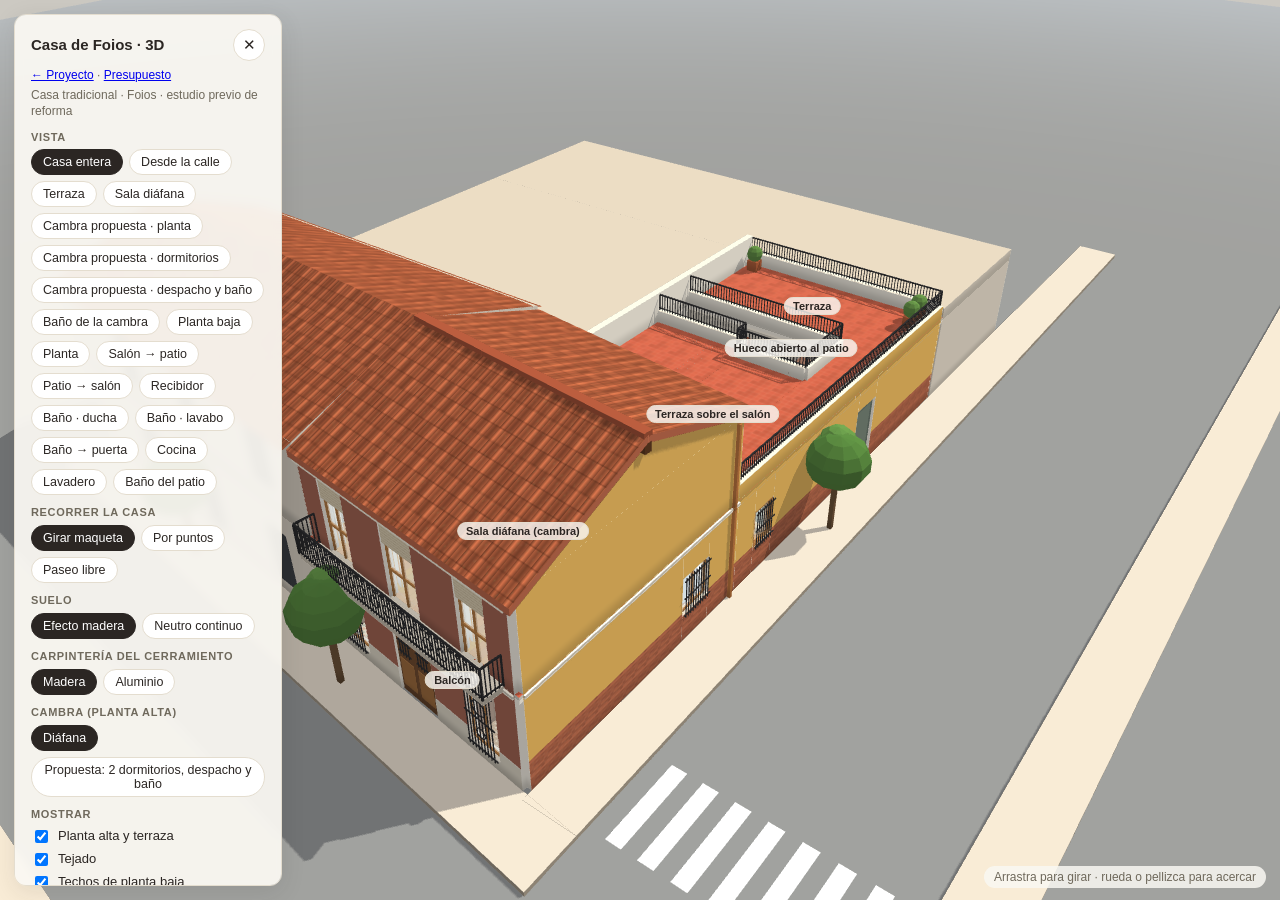
==== commit 812380a6: "Anexo del patio: tabique este-oeste, lavadero al sur y baño al norte según plano y tour" ====
--- a/maqueta/index.html
+++ b/maqueta/index.html
@@ -960,27 +960,24 @@
     discY(solid,4.8,H-0.006,-1.3,0.22,K("#fffbe9","#efede9"),-1);
   }
 
-  /* ---------- ANEXO DEL PATIO (fotos): una sola entrada bajo arco → lavadero pequeño → baño al fondo ---------- */
-  {
-    const XA=9.58, XE=13.1, ZA=-2.65, ZB=-0.04, XP=11.35;
-    const ALU=K("#f4f4f1","#e6e3de"), FROST=K("#dfe6e8","#e2e0db"), TILEB=K("#c9a06c","#c9c4bb");
-    // muro oeste (al patio): una ventana honda con jambas de ladrillo visto
-    const wO=op(0.75,1.75,1.0,2.1), zw0=ZA+wO.d0, zw1=ZA+wO.d1;
+  /* ---------- ANEXO DEL PATIO (fotos + plano): arco → lavadero (sur) → paso → baño (norte), tabique este-oeste ---------- */
+  {
+    const XA=9.58, XE=13.1, ZA=-2.65, ZB=-0.04, ZP=-1.55;
+    const ALU=K("#f4f4f1","#e6e3de"), FROST=K("#dfe6e8","#e2e0db"), TILEB=K("#c9a06c","#c9c4bb"), WHT=K("#f6f5f1","#ebe9e4");
+    // muro oeste (al patio): ventana honda con jambas de ladrillo visto, sobre la pila del lavadero
+    const wO=op(1.2,2.2,1.0,2.1), zw0=ZA+wO.d0, zw1=ZA+wO.d1;
     wallOps(XA,ZA,XA,ZB,PT,[wO],H); frameOp(XA+0.03,ZA,XA+0.03,ZB,wO,ALU,true);
     { const g=(a,b,c,dd)=>tface("g","brick",XA,ZA,XA,ZB,[-1,0],PT/2+0.008,a,b,c,dd,0.5,0.5);
       g(wO.d0-0.2,wO.d0,wO.s-0.1,wO.h+0.2); g(wO.d1,wO.d1+0.2,wO.s-0.1,wO.h+0.2); g(wO.d0,wO.d1,wO.h,wO.h+0.2);
-      // derrames de ladrillo dentro del hueco y alféizar
       tface("g","brick",XA-PT/2,zw0,XA+PT/2,zw0,[0,1],0.004,0,PT,wO.s,wO.h,0.5,0.5);
       tface("g","brick",XA-PT/2,zw1,XA+PT/2,zw1,[0,-1],0.004,0,PT,wO.s,wO.h,0.5,0.5);
       solid.box(XA-PT/2-0.06,XA+PT/2,wO.s-0.06,wO.s,zw0-0.05,zw1+0.05,K("#b06a4a","#c9c4bb"));
-      // grifo de jardín bajo la ventana
-      solid.box(XA-PT/2-0.05,XA-PT/2,0.55,0.62,-0.62,-0.56,CHROME); solid.box(XA-PT/2-0.08,XA-PT/2-0.04,0.5,0.6,-0.6,-0.58,CHROME); }
-    // muro sur (al porche): el único acceso, un arco con puerta de aluminio blanco y vidrio mate
+      solid.box(XA-PT/2-0.05,XA-PT/2,0.55,0.62,-0.3,-0.24,CHROME); solid.box(XA-PT/2-0.08,XA-PT/2-0.04,0.5,0.6,-0.28,-0.26,CHROME); }
+    // muro sur (al porche): único acceso, arco con puerta de aluminio blanco y vidrio mate
     const AX0=9.95, AX1=10.95;
     wallOps(XA,ZB,XE,ZB,PT,[op(AX0-XA,AX1-XA,0,2.5)],H);
     { const c=(AX0+AX1)/2, r=(AX1-AX0)/2; for(let i=0;i<10;i++){ const x0=AX0+i*0.1, x1=x0+0.1, xmm=(x0+x1)/2, y=2.0+Math.sqrt(Math.max(0,r*r-(xmm-c)*(xmm-c))); solid.box(x0,x1,y,2.5,ZB-PT/2,ZB+PT/2,C.wall,C.wall); } }
     { const svc=solid.coll; solid.coll=null;
-      // cerco de aluminio dentro del arco (cara interior) y hoja abierta hacia dentro, bisagra en la jamba este
       const zi=ZB-PT/2-0.02; solid.box(AX0,AX0+0.05,0,2.02,zi-0.04,zi,ALU); solid.box(AX1-0.05,AX1,0,2.02,zi-0.04,zi,ALU); solid.box(AX0,AX1,1.97,2.02,zi-0.04,zi,ALU);
       const Hd=hingeDir(XA,ZB,XE,ZB,AX1-0.05-XA,PT+0.08,-1,1.25,-1), w=0.88, hh=1.96, P=s=>[Hd.hx+Hd.dx*s,Hd.hz+Hd.dz*s];
       const bar=(s0,s1,a,b2)=>{ const p0=P(s0),p1=P(s1); solid.wall(p0[0],p0[1],p1[0],p1[1],0.04,a,b2,ALU,ALU); };
@@ -990,49 +987,48 @@
       const hp=P(w-0.05); solid.box(hp[0]-0.02,hp[0]+0.02,0.98,1.02,hp[1]-0.06,hp[1]+0.06,CHROME);
       solid.coll=svc; solid.coll.push({P:[[Hd.hx-0.03,Hd.hz-0.03],[P(w)[0]+0.03,Hd.hz-0.03],[P(w)[0]+0.03,P(w)[1]+0.03],[Hd.hx-0.03,P(w)[1]+0.03]],h0:0,h1:2});
     }
-    // tabique entre lavadero y baño, con el paso al baño
-    const DZ0=-1.75, DZ1=-1.0;
-    wallOps(XP,ZA,XP,ZB,0.1,[op(DZ0-ZA,DZ1-ZA,0,2.05)],H);
-    casing(solid,XP,ZA,XP,ZB,DZ0-ZA,DZ1-ZA,2.05,0.1,DC.white);
-    // suelos de baldosa beige (lavadero y baño)
+    // tabique este-oeste entre lavadero y baño, con un paso sin hoja justo enfrente del arco
+    const DX0=10.35, DX1=11.15;
+    wallOps(XA,ZP,XE,ZP,0.1,[op(DX0-XA,DX1-XA,0,2.05)],H);
+    casing(solid,XA,ZP,XE,ZP,DX0-XA,DX1-XA,2.05,0.1,DC.white);
     tfloor("g","floorBeige",[[XA+PT/2,ZA+0.125],[XE-0.125,ZA+0.125],[XE-0.125,ZB-PT/2],[XA+PT/2,ZB-PT/2]],0.003,0.8);
-    // lavadero: pila de obra sobre patas, lavadora debajo, balda y luz de techo
-    const lz0=ZA+0.125, lz1=-2.0;
-    solid.box(9.68,11.28,0.82,0.88,lz0,lz1,K("#f2f0ea","#ebe9e4"));
-    [9.7,10.48,11.22].forEach(x=>solid.box(x-0.03,x+0.03,0,0.82,lz0+0.02,lz1-0.02,K("#f4f2ed","#ebe9e4")));
-    solid.box(10.62,11.2,0.6,0.885,lz0+0.04,lz1-0.03,K("#f7f6f2","#ebe9e4")); solid.box(10.67,11.15,0.88,0.89,lz0+0.08,lz1-0.07,K("#c9cdcf","#d6d2cb"));
-    solid.beam([10.9,1.2,lz0+0.01],[10.9,1.2,lz0+0.2],0.03,0.03,CHROME); solid.beam([10.9,1.2,lz0+0.2],[10.9,1.08,lz0+0.24],0.025,0.025,CHROME);
-    solid.box(9.78,10.38,0,0.8,lz0+0.02,lz1-0.04,K("#fafafa","#efede9"));
-    { const sz=lz1-0.039; for(let a2=0;a2<12;a2++){ const a0=2*Math.PI*a2/12, a1=2*Math.PI*(a2+1)/12; solid.quad([10.08,0.45,sz],[10.08+0.2*Math.cos(a0),0.45+0.2*Math.sin(a0),sz],[10.08+0.2*Math.cos(a1),0.45+0.2*Math.sin(a1),sz],[10.08+0.2*Math.cos(a1),0.45+0.2*Math.sin(a1),sz],K("#3d4246","#bdb8b0"),[10.08,0.45,sz+1]); } }
-    furn.box(9.7,10.6,1.55,1.575,lz0,lz0+0.28,K("#d7d2c8","#e0ddd7")); [[9.78,0.2],[10.2,0.18]].forEach(([x,w2])=>furn.box(x,x+w2,1.575,1.78,lz0+0.03,lz0+0.24,K("#c9b48a","#d6d2cb")));
-    discY(solid,10.45,H-0.006,-1.3,0.09,K("#fffbe9","#efede9"),-1);
-    // baño del patio (fotos): alicatado crema hasta el techo con cenefa, inodoro, cajonera, lavabo suspendido con espejo y ducha
-    const bx0=XP+0.05, bx1=XE-0.125, bz0=ZA+0.125, bz1=ZB-PT/2;
+    const bx0=XA+PT/2+0.005, bx1=XE-0.125-0.005, bz0=ZA+0.125+0.005, bz1=ZP-0.05;
+    // ---- lavadero (sur): pila de obra pegada al muro oeste, bajo la ventana, con la lavadora debajo ----
+    solid.box(9.66,10.26,0.82,0.88,-1.45,-0.45,K("#f2f0ea","#ebe9e4"));
+    [-1.43,-0.95,-0.47].forEach(z=>solid.box(10.2,10.26,0,0.82,z-0.03,z+0.03,K("#f4f2ed","#ebe9e4")));
+    solid.box(9.66,9.72,0,0.82,-1.45,-0.45,K("#f4f2ed","#ebe9e4"));
+    solid.box(9.7,10.23,0.6,0.885,-1.42,-0.98,K("#f7f6f2","#ebe9e4")); solid.box(9.74,10.2,0.88,0.89,-1.38,-1.02,K("#c9cdcf","#d6d2cb"));
+    solid.beam([9.68,1.2,-1.2],[9.9,1.2,-1.2],0.03,0.03,CHROME); solid.beam([9.9,1.2,-1.2],[10.0,1.1,-1.2],0.025,0.025,CHROME);
+    solid.box(9.7,10.18,0,0.8,-0.92,-0.5,K("#fafafa","#efede9"));
+    { const sx=10.181; for(let a2=0;a2<12;a2++){ const a0=2*Math.PI*a2/12, a1=2*Math.PI*(a2+1)/12; solid.quad([sx,0.4,-0.71],[sx,0.4+0.16*Math.sin(a0),-0.71+0.16*Math.cos(a0)],[sx,0.4+0.16*Math.sin(a1),-0.71+0.16*Math.cos(a1)],[sx,0.4+0.16*Math.sin(a1),-0.71+0.16*Math.cos(a1)],K("#3d4246","#bdb8b0"),[sx+1,0.4,-0.71]); } }
+    furn.box(9.66,9.94,1.55,1.575,-1.4,-0.6,K("#d7d2c8","#e0ddd7")); [[-1.3,0.18],[-1.0,0.16]].forEach(([z,w2])=>furn.box(9.7,9.9,1.575,1.78,z,z+w2,K("#c9b48a","#d6d2cb")));
+    discY(solid,11.1,H-0.006,-0.85,0.09,K("#fffbe9","#efede9"),-1);
+    // ---- baño (norte): alicatado crema hasta el techo con cenefa; inodoro, cajonera y lavabo en el muro del fondo; ducha al este ----
     tface("g","beige",bx0,bz0,bx1,bz0,[0,1],0.006,0,bx1-bx0,0,H,0.5,0.5);
+    tface("g","beige",bx0,bz0,bx0,bz1,[1,0],0.006,0,bz1-bz0,0,H,0.5,0.5);
     tface("g","beige",bx1,bz0,bx1,bz1,[-1,0],0.006,0,bz1-bz0,0,H,0.5,0.5);
-    tface("g","beige",bx0,bz1,bx1,bz1,[0,-1],0.006,0,bx1-bx0,0,H,0.5,0.5);
-    tskin("g","beige",bx0,bz0,bx0,bz1,[1,0],0.006,[op(DZ0-bz0,DZ1-bz0,0,2.05)],0,H,0.5,0.5);
-    [[bx0,bz0,bx1,bz0,[0,1]],[bx1,bz0,bx1,bz1,[-1,0]],[bx0,bz1,bx1,bz1,[0,-1]]].forEach(([a,b2,c,dd,n])=>lineQuad(solid,a,b2,c,dd,n,0.009,0,Math.hypot(c-a,dd-b2),1.3,1.36,TILEB));
-    lineQuad(solid,bx0,bz0,bx0,bz1,[1,0],0.009,0,DZ0-bz0-0.1,1.3,1.36,TILEB); lineQuad(solid,bx0,bz0,bx0,bz1,[1,0],0.009,DZ1-bz0+0.1,bz1-bz0,1.3,1.36,TILEB);
-    // inodoro con cisterna (pared del fondo, a la izquierda al entrar)
-    solid.box(bx1-0.2,bx1,0.4,0.82,-2.4,-2.0,PORC); solid.box(bx1-0.21,bx1,0.82,0.85,-2.41,-1.99,PORC);
-    solid.box(bx1-0.62,bx1-0.2,0,0.4,-2.36,-2.04,PORC); solid.box(bx1-0.64,bx1-0.2,0.4,0.44,-2.38,-2.02,PORC);
-    // cajonera blanca
-    solid.box(bx1-0.36,bx1-0.02,0,0.86,-1.88,-1.52,K("#f6f5f1","#ebe9e4"));
-    [0.22,0.43,0.64].forEach(y=>solid.box(bx1-0.365,bx1-0.36,y,y+0.006,-1.86,-1.54,K("#cfcbc3")));
-    [0.12,0.33,0.54,0.75].forEach(y=>solid.box(bx1-0.38,bx1-0.36,y-0.015,y+0.015,-1.715,-1.685,CHROME));
-    // lavabo suspendido con encimera, sifón cromado, espejo y luces
-    solid.box(bx1-0.48,bx1,0.8,0.85,-1.42,-0.72,K("#ece9e2","#e6e3de")); cyl(solid,bx1-0.24,-1.07,0.62,0.8,0.2,PORC,14);
-    cyl(solid,bx1-0.1,-1.07,0.3,0.62,0.025,CHROME,8);
-    solid.beam([bx1-0.06,0.85,-1.12],[bx1-0.06,1.0,-1.12],0.025,0.025,CHROME); solid.beam([bx1-0.06,1.0,-1.12],[bx1-0.2,0.98,-1.12],0.02,0.02,CHROME);
-    solid.box(bx1-0.012,bx1,1.05,1.95,-1.4,-0.74,K("#fbfbf9")); solid.quad([bx1-0.014,1.08,-1.37],[bx1-0.014,1.08,-0.77],[bx1-0.014,1.92,-0.77],[bx1-0.014,1.92,-1.37],K("#bfd0d6","#d8dcdd"),[bx1-5,1.5,-1.07]);
-    solid.beam([bx1-0.01,1.5,-1.75],[bx1-0.01,1.5,-1.55],0.02,0.02,BRASS);
-    [[12.0,-1.3],[12.5,-1.3]].forEach(([x,z])=>discY(solid,x,H-0.006,z,0.06,K("#fffbe9","#efede9"),-1));
-    // ducha a la derecha al entrar, con mampara
-    solid.box(12.05,bx1,0,0.05,-0.8,bz1,PORC);
-    glass.quad([12.45,0.05,-0.8],[bx1,0.05,-0.8],[bx1,2.0,-0.8],[12.45,2.0,-0.8],hex("#d8e8ee"),[12.6,1,0]);
-    solid.box(12.44,12.46,0.05,2.0,-0.81,-0.79,CHROME); solid.box(bx1-0.02,bx1,1.0,2.1,-0.5,-0.47,CHROME); discY(solid,bx1-0.12,2.1,-0.48,0.09,CHROME,-1);
-    solid.coll.push({P:[[12.43,-0.82],[bx1,-0.82],[bx1,-0.78],[12.43,-0.78]],h0:0,h1:2.0,glass:true});
+    tskin("g","beige",bx0,ZP,bx1,ZP,[0,-1],0.056,[op(DX0-bx0,DX1-bx0,0,2.05)],0,H,0.5,0.5);
+    lineQuad(solid,bx0,bz0,bx1,bz0,[0,1],0.009,0,bx1-bx0,1.3,1.36,TILEB);
+    lineQuad(solid,bx0,bz0,bx0,bz1,[1,0],0.009,0,bz1-bz0,1.3,1.36,TILEB); lineQuad(solid,bx1,bz0,bx1,bz1,[-1,0],0.009,0,bz1-bz0,1.3,1.36,TILEB);
+    lineQuad(solid,bx0,ZP,bx1,ZP,[0,-1],0.059,0,DX0-bx0-0.08,1.3,1.36,TILEB); lineQuad(solid,bx0,ZP,bx1,ZP,[0,-1],0.059,DX1-bx0+0.08,bx1-bx0,1.3,1.36,TILEB);
+    // inodoro de pie contra el muro norte, mirando al sur
+    solid.box(9.86,10.24,0.4,0.82,bz0,bz0+0.2,PORC); solid.box(9.87,10.23,0,0.4,bz0+0.2,bz0+0.62,PORC); solid.box(9.86,10.24,0.4,0.44,bz0+0.2,bz0+0.66,PORC);
+    // cajonera blanca (cuatro cajones con pomo)
+    solid.box(10.45,10.81,0,0.86,bz0,bz0+0.36,WHT);
+    [0.21,0.42,0.63].forEach(y=>solid.box(10.46,10.8,y,y+0.006,bz0+0.36,bz0+0.365,K("#cfcbc3")));
+    [0.11,0.32,0.53,0.74].forEach(y=>solid.box(10.615,10.645,y-0.015,y+0.015,bz0+0.365,bz0+0.395,CHROME));
+    // lavabo con encimera de mármol, sifón cromado, espejo y luces
+    solid.box(10.95,11.95,0.8,0.85,bz0,bz0+0.45,K("#ece9e2","#e6e3de")); cyl(solid,11.45,bz0+0.22,0.62,0.8,0.2,PORC,14); cyl(solid,11.45,bz0+0.06,0.3,0.62,0.025,CHROME,8);
+    solid.beam([11.45,0.85,bz0+0.05],[11.45,1.0,bz0+0.05],0.025,0.025,CHROME); solid.beam([11.45,1.0,bz0+0.05],[11.45,0.98,bz0+0.2],0.02,0.02,CHROME);
+    solid.box(10.98,11.92,1.05,1.95,bz0,bz0+0.012,WHT); solid.quad([11.0,1.08,bz0+0.014],[11.9,1.08,bz0+0.014],[11.9,1.92,bz0+0.014],[11.0,1.92,bz0+0.014],K("#bfd0d6","#d8dcdd"),[11.45,1.5,bz0+3]);
+    solid.beam([10.99,1.5,bz0+0.02],[11.91,1.5,bz0+0.02],0.012,0.012,BRASS);
+    [[10.3,-1.95],[11.5,-1.95]].forEach(([x,z])=>discY(solid,x,H-0.006,z,0.06,K("#fffbe9","#efede9"),-1));
+    // ducha al este, con mampara de vidrio
+    solid.box(12.3,bx1,0,0.05,bz0,bz1-0.01,PORC);
+    glass.quad([12.3,0.05,bz0],[12.3,0.05,bz1-0.01],[12.3,2.0,bz1-0.01],[12.3,2.0,bz0],hex("#d8e8ee"),[11.3,1,-2]);
+    solid.box(12.29,12.31,0.05,2.0,bz1-0.02,bz1,CHROME); solid.box(12.29,12.31,1.98,2.02,bz0,bz1,CHROME);
+    solid.box(bx1-0.02,bx1,1.0,2.1,bz0+0.35,bz0+0.38,CHROME); discY(solid,bx1-0.12,2.1,bz0+0.365,0.09,CHROME,-1);
+    solid.coll.push({P:[[12.28,bz0],[12.32,bz0],[12.32,bz1],[12.28,bz1]],h0:0,h1:2.0,glass:true});
   }
 
   /* ---------- PATIO: barro rosado con verdín, arriate con el árbol, poyos escalonados, pilar de ladrillo visto ---------- */
@@ -1569,8 +1565,8 @@
   bano2:   {mode:"look", eye:[2.55,1.6,-1.4], yaw:2.55, pitch:-0.12, fov:86, roof:true, upper:true},
   cocina:  {mode:"look", eye:[3.5,1.6,-0.5], yaw:-0.75, pitch:-0.12, fov:84, roof:true, upper:true},
   anexo:   {mode:"look", eye:[10.25,1.6,1.1], yaw:-1.45, pitch:-0.08, fov:84, roof:true, upper:true},
-  anexo2:  {mode:"look", eye:[10.0,1.6,-0.7], yaw:-0.42, pitch:-0.1, fov:86, roof:true, upper:true},
-  banoP:   {mode:"look", eye:[11.45,1.55,-1.38], yaw:0.08, pitch:-0.12, fov:88, roof:true, upper:true},
+  anexo2:  {mode:"look", eye:[10.45,1.6,-0.3], yaw:-1.5708, pitch:-0.12, fov:84, roof:true, upper:true},
+  banoP:   {mode:"look", eye:[10.75,1.55,-1.58], yaw:-1.5, pitch:-0.18, fov:96, roof:true, upper:true},
   bano3:   {mode:"look", eye:[2.72,1.6,-0.78], yaw:3.25, pitch:-0.05, fov:88, roof:true, upper:true}
 };
 function setView(name){
@@ -1750,8 +1746,8 @@
   {id:"salon",n:"Salón ampliado",x:1.6,z:2.2,L:0,yaw:0},
   {id:"comedor",n:"Junto a la cristalera",x:5.6,z:3.1,L:0},
   {id:"cocina",n:"Cocina",x:4.6,z:-1.1,L:0,yaw:-1.2},
-  {id:"lavadero",n:"Lavadero",x:10.35,z:-0.75,L:0,yaw:-0.6},
-  {id:"banoPatio",n:"Baño del patio",x:11.8,z:-1.38,L:0,yaw:0},
+  {id:"lavadero",n:"Lavadero",x:10.45,z:-0.45,L:0,yaw:-1.5708},
+  {id:"banoPatio",n:"Baño del patio",x:10.75,z:-1.9,L:0,yaw:-0.9},
   {id:"patio",n:"Patio",x:7.8,z:2.2,L:0},
   {id:"porche",n:"Porche",x:10.2,z:3.9,L:0,yaw:3.3},
   {id:"arriba",n:"Llegada a la sala",x:-1.95,z:-2.15,L:1,yaw:3.14},
